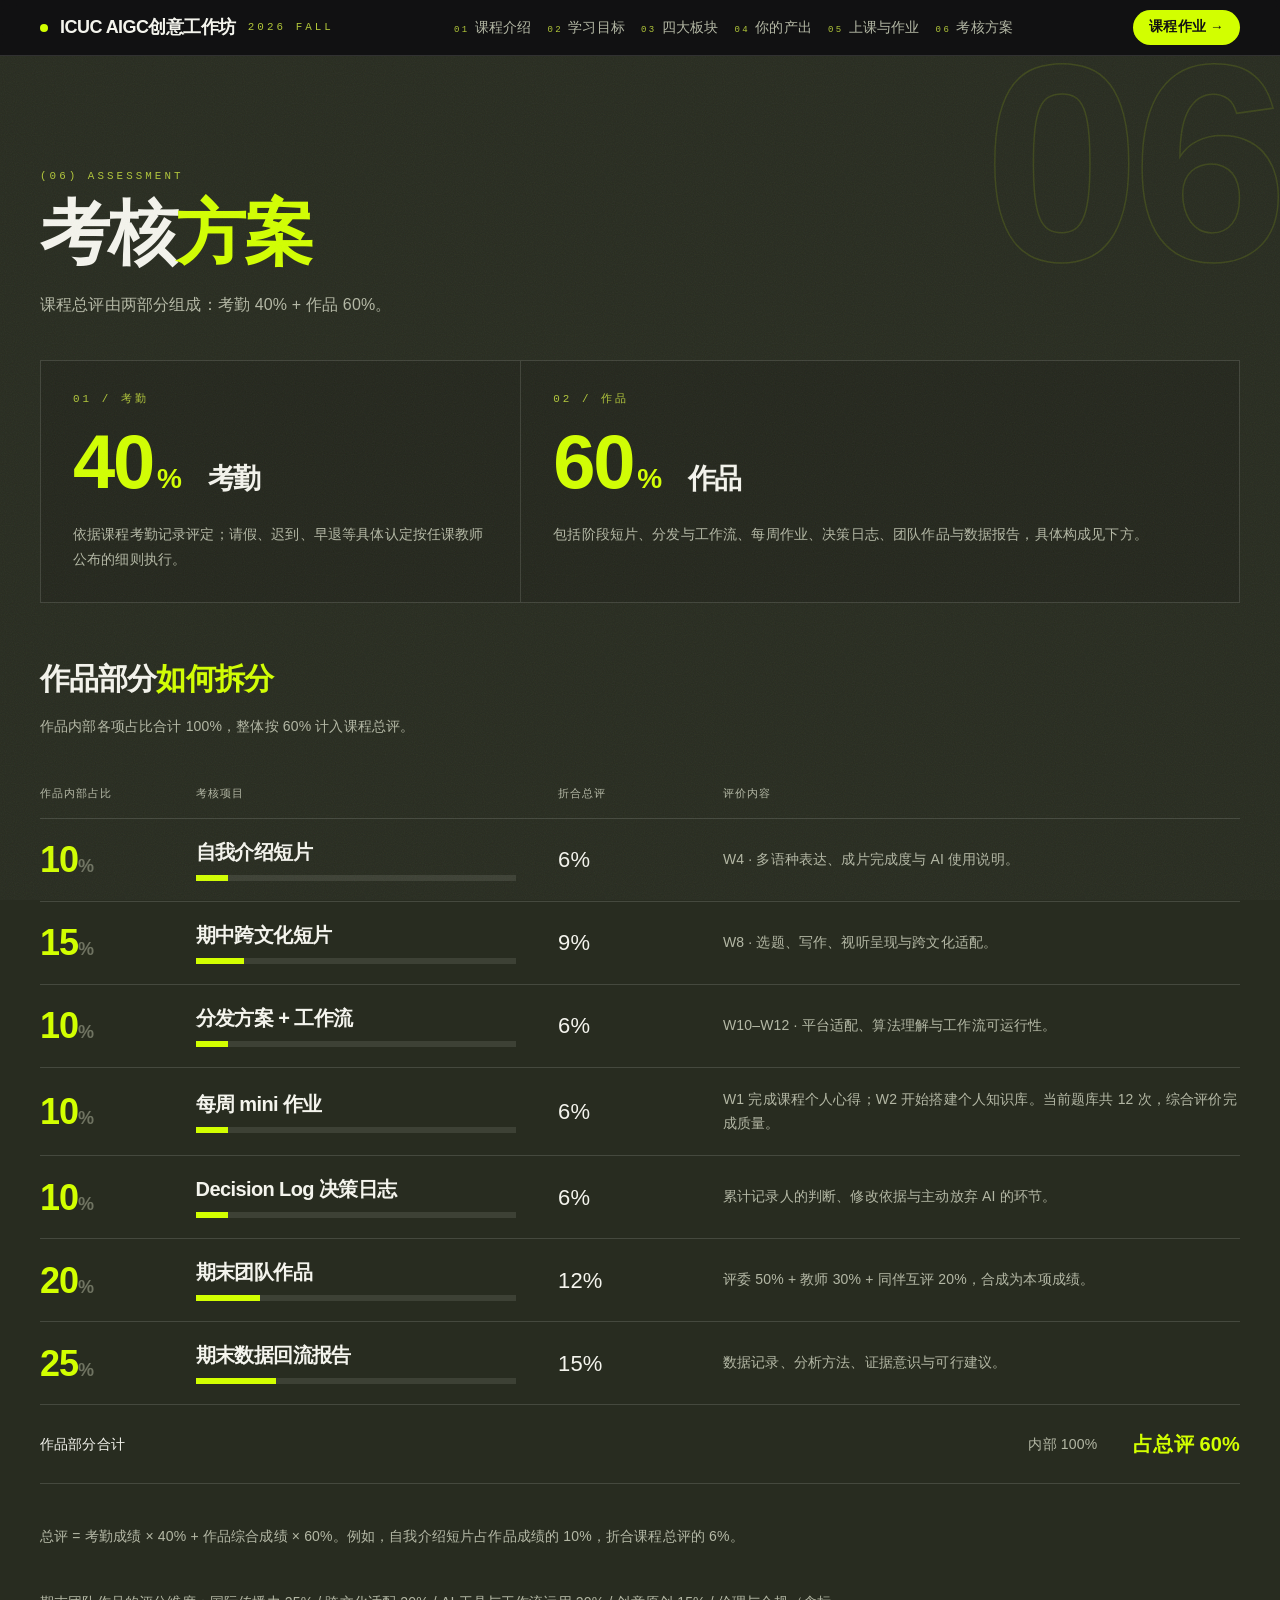
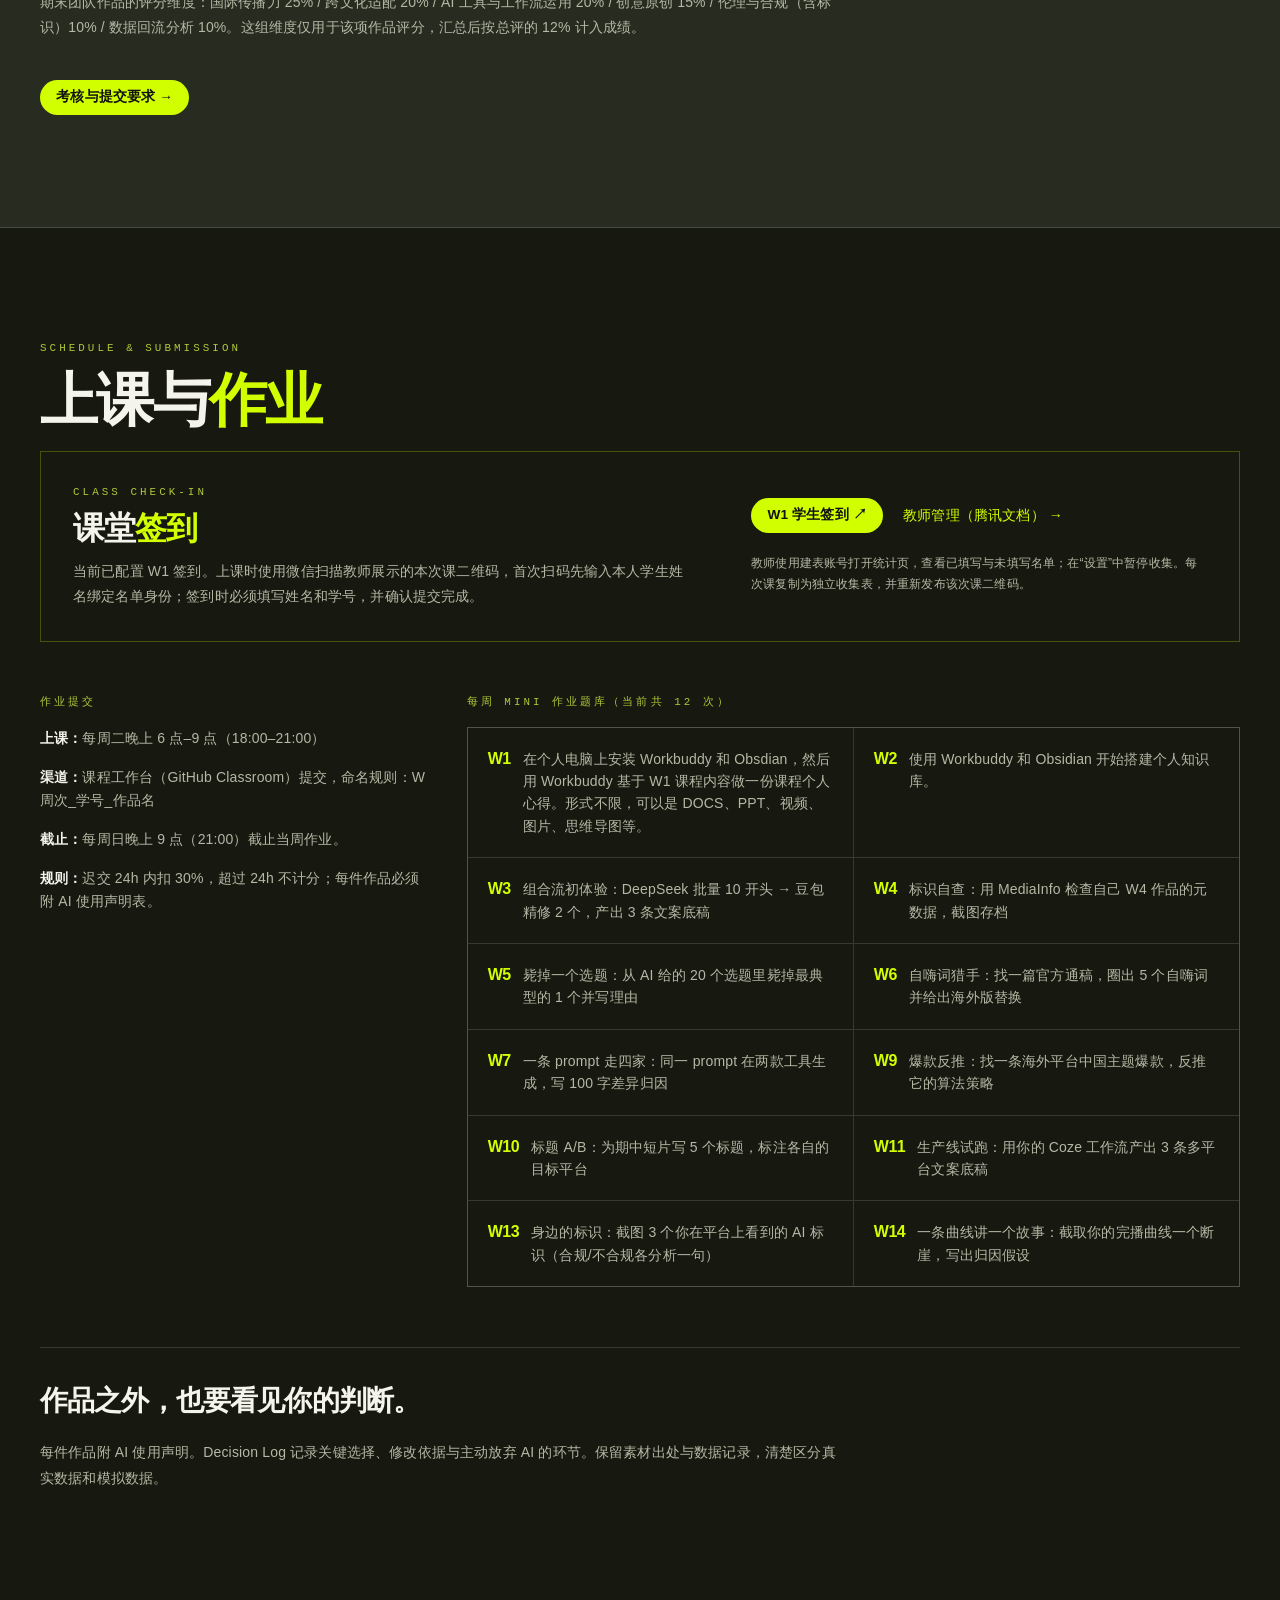
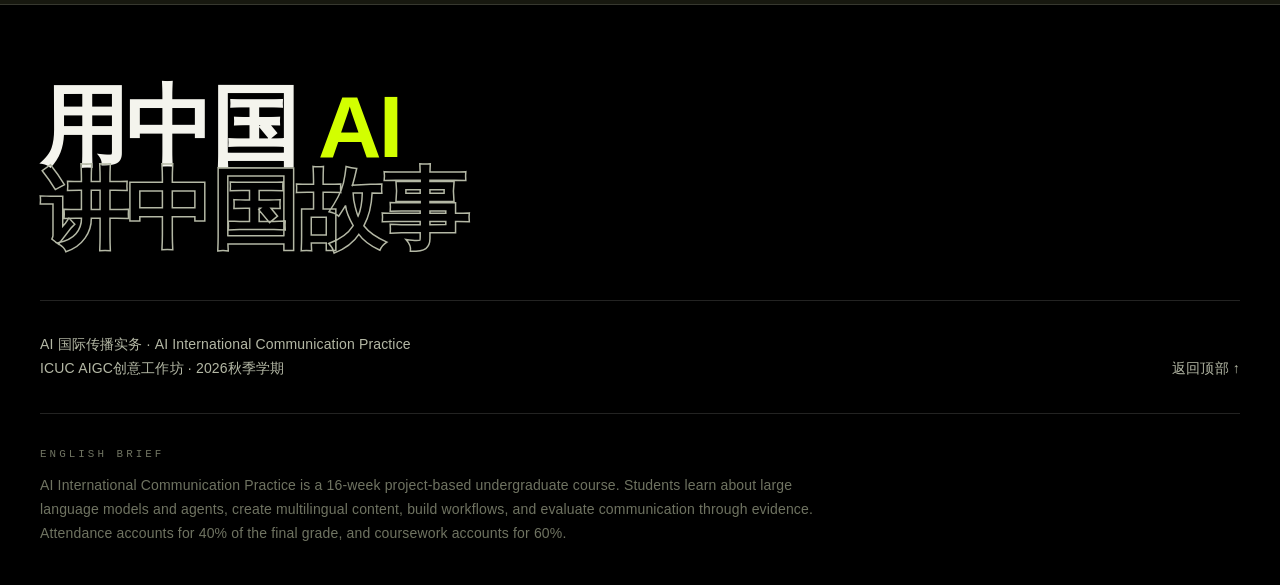
==== assessment.html @ 8e846dbb "Switch W1 attendance entry to Tencent Docs collection form" ====
<!doctype html><html lang="zh-CN"><head><meta charset="utf-8"><meta name="viewport" content="width=device-width,initial-scale=1"><title>考核方案 · AI 国际传播实务</title><meta name="description" content="AI 国际传播实务：认知与素养、内容上传、智能体、分发与算法、理论、效果与综合作品。"><link rel="stylesheet" href="assets/original.css"><link rel="stylesheet" href="assets/original-look.css?v=7"><script src="assets/original-motion.js?v=4" defer></script><noscript><style>.reveal,.mask-line>span{opacity:1!important;transform:none!important}.phase-panel[hidden]{display:block!important}</style></noscript></head><body><a class="skip-link" href="#main">跳到正文</a><div class="scroll-progress" aria-hidden="true"><i></i></div><header class="original-header"><a class="brand-link" href="index.html#top"><span class="dot-live"></span><span class="font-display">ICUC AIGC创意工作坊</span><small class="d-mono">2026 FALL</small></a><nav class="desktop-nav" aria-label="主导航"><a class="u-link" href="index.html#info"><span class="d-mono">01</span>课程介绍</a><a class="u-link" href="index.html#learning-goals"><span class="d-mono">02</span>学习目标</a><a class="u-link" href="index.html#syllabus"><span class="d-mono">03</span>四大板块</a><a class="u-link" href="index.html#your-outputs"><span class="d-mono">04</span>你的产出</a><a class="u-link" href="index.html#assignments"><span class="d-mono">05</span>上课与作业</a><a class="u-link" href="index.html#assessment"><span class="d-mono">06</span>考核方案</a></nav><div class="nav-actions"><a class="btn-lime nav-cta" href="index.html#assignments">课程作业 →</a><button class="menu-trigger" aria-label="打开菜单" aria-expanded="false">☰</button></div></header><dialog class="mobile-menu" aria-label="导航菜单"><div class="dialog-top"><b class="font-display">ICUC AIGC创意工作坊</b><button data-close aria-label="关闭菜单">✕</button></div><nav><a class="u-link" href="index.html#info"><span class="d-mono">01</span>课程介绍</a><a class="u-link" href="index.html#learning-goals"><span class="d-mono">02</span>学习目标</a><a class="u-link" href="index.html#syllabus"><span class="d-mono">03</span>四大板块</a><a class="u-link" href="index.html#your-outputs"><span class="d-mono">04</span>你的产出</a><a class="u-link" href="index.html#assignments"><span class="d-mono">05</span>上课与作业</a><a class="u-link" href="index.html#assessment"><span class="d-mono">06</span>考核方案</a></nav></dialog><main id="main"><div id="top" class="inner-top"></div><section id="assessment" class="original-section olive-section"><div class="ghost-num font-display" aria-hidden="true">06</div><div class="section-front"><div class="d-mono mb-4 reveal">(06) ASSESSMENT</div><h2 class="d-title section-title mb-6 reveal">考核<span style="color:var(--lime)">方案</span></h2><p class="section-desc reveal">课程总评由两部分组成：考勤 40% + 作品 60%。</p><div class="assessment-primary"><article class="reveal"><div class="d-mono mb-4">01 / 考勤</div><div class="primary-score font-display">40<small>%</small><h3>考勤</h3></div><p>依据课程考勤记录评定；请假、迟到、早退等具体认定按任课教师公布的细则执行。</p></article><article class="reveal"><div class="d-mono mb-4">02 / 作品</div><div class="primary-score font-display">60<small>%</small><h3>作品</h3></div><p>包括阶段短片、分发与工作流、每周作业、决策日志、团队作品与数据报告，具体构成见下方。</p></article></div><div class="work-breakdown-heading reveal"><h3 class="d-title">作品部分<span style="color:var(--lime)">如何拆分</span></h3><p>作品内部各项占比合计 100%，整体按 60% 计入课程总评。</p></div><div class="work-table-head"><span>作品内部占比</span><span>考核项目</span><span>折合总评</span><span>评价内容</span></div><div class="assessment-rows work-rows"><div class="assessment-row work-row reveal"><div class="font-display assessment-weight">10<small>%</small></div><div><h4 class="d-title">自我介绍短片</h4><div class="score-track"><div class="bar-fill" style="--bar-w:10%"></div></div></div><div class="total-weight"><span class="mobile-weight-label">折合总评 </span>6%</div><p>W4 · 多语种表达、成片完成度与 AI 使用说明。</p></div><div class="assessment-row work-row reveal"><div class="font-display assessment-weight">15<small>%</small></div><div><h4 class="d-title">期中跨文化短片</h4><div class="score-track"><div class="bar-fill" style="--bar-w:15%"></div></div></div><div class="total-weight"><span class="mobile-weight-label">折合总评 </span>9%</div><p>W8 · 选题、写作、视听呈现与跨文化适配。</p></div><div class="assessment-row work-row reveal"><div class="font-display assessment-weight">10<small>%</small></div><div><h4 class="d-title">分发方案 + 工作流</h4><div class="score-track"><div class="bar-fill" style="--bar-w:10%"></div></div></div><div class="total-weight"><span class="mobile-weight-label">折合总评 </span>6%</div><p>W10–W12 · 平台适配、算法理解与工作流可运行性。</p></div><div class="assessment-row work-row reveal"><div class="font-display assessment-weight">10<small>%</small></div><div><h4 class="d-title">每周 mini 作业</h4><div class="score-track"><div class="bar-fill" style="--bar-w:10%"></div></div></div><div class="total-weight"><span class="mobile-weight-label">折合总评 </span>6%</div><p>W1 完成课程个人心得；W2 开始搭建个人知识库。当前题库共 12 次，综合评价完成质量。</p></div><div class="assessment-row work-row reveal"><div class="font-display assessment-weight">10<small>%</small></div><div><h4 class="d-title">Decision Log 决策日志</h4><div class="score-track"><div class="bar-fill" style="--bar-w:10%"></div></div></div><div class="total-weight"><span class="mobile-weight-label">折合总评 </span>6%</div><p>累计记录人的判断、修改依据与主动放弃 AI 的环节。</p></div><div class="assessment-row work-row reveal"><div class="font-display assessment-weight">20<small>%</small></div><div><h4 class="d-title">期末团队作品</h4><div class="score-track"><div class="bar-fill" style="--bar-w:20%"></div></div></div><div class="total-weight"><span class="mobile-weight-label">折合总评 </span>12%</div><p>评委 50% + 教师 30% + 同伴互评 20%，合成为本项成绩。</p></div><div class="assessment-row work-row reveal"><div class="font-display assessment-weight">25<small>%</small></div><div><h4 class="d-title">期末数据回流报告</h4><div class="score-track"><div class="bar-fill" style="--bar-w:25%"></div></div></div><div class="total-weight"><span class="mobile-weight-label">折合总评 </span>15%</div><p>数据记录、分析方法、证据意识与可行建议。</p></div></div><div class="work-subtotal reveal"><span>作品部分合计</span><b>内部 100%</b><strong>占总评 60%</strong></div><p class="assessment-footnote reveal">总评 = 考勤成绩 × 40% + 作品综合成绩 × 60%。例如，自我介绍短片占作品成绩的 10%，折合课程总评的 6%。</p><p class="assessment-footnote reveal">期末团队作品的评分维度：国际传播力 25% / 跨文化适配 20% / AI 工具与工作流运用 20% / 创意原创 15% / 伦理与合规（含标识）10% / 数据回流分析 10%。这组维度仅用于该项作品评分，汇总后按总评的 12% 计入成绩。</p><a class="btn-lime mt-10" href="assessment.html">考核与提交要求 →</a></div></section><section class="original-section info-section"><div class="d-mono mb-4 reveal">SCHEDULE & SUBMISSION</div><h2 class="d-title section-title mb-6 reveal">上课与<span style="color:var(--lime)">作业</span></h2><div id="assignments" class="assignment-area"><div class="attendance-entry reveal"><div><div class="d-mono mb-3">CLASS CHECK-IN</div><h3 class="d-title">课堂<span style="color:var(--lime)">签到</span></h3><p>当前已配置 W1 签到。上课时使用微信扫描教师展示的本次课二维码，首次扫码先输入本人学生姓名绑定名单身份；签到时必须填写姓名和学号，并确认提交完成。</p></div><div class="attendance-actions"><a class="btn-lime" href="https://docs.qq.com/form/page/DSExPbGpQQ2VmV09V">W1 学生签到 ↗</a><a class="u-link" href="https://docs.qq.com/form/page/DSExPbGpQQ2VmV09V#/result">教师管理（腾讯文档） →</a><small>教师使用建表账号打开统计页，查看已填写与未填写名单；在“设置”中暂停收集。每次课复制为独立收集表，并重新发布该次课二维码。</small></div></div><div class="assignment-rules reveal"><div class="d-mono mb-4">作业提交</div><p><b>上课：</b>每周二晚上 6 点–9 点（18:00–21:00）</p><p><b>渠道：</b>课程工作台（GitHub Classroom）提交，命名规则：W周次_学号_作品名</p><p><b>截止：</b>每周日晚上 9 点（21:00）截止当周作业。</p><p><b>规则：</b>迟交 24h 内扣 30%，超过 24h 不计分；每件作品必须附 AI 使用声明表。</p></div><div><div class="d-mono mb-4 reveal">每周 mini 作业题库（当前共 12 次）</div><div class="mini-grid"><div class="mini-item reveal"><b class="font-display">W1</b><span>在个人电脑上安装 Workbuddy 和 Obsdian，然后用 Workbuddy 基于 W1 课程内容做一份课程个人心得。形式不限，可以是 DOCS、PPT、视频、图片、思维导图等。</span></div><div class="mini-item reveal"><b class="font-display">W2</b><span>使用 Workbuddy 和 Obsidian 开始搭建个人知识库。</span></div><div class="mini-item reveal"><b class="font-display">W3</b><span>组合流初体验：DeepSeek 批量 10 开头 → 豆包精修 2 个，产出 3 条文案底稿</span></div><div class="mini-item reveal"><b class="font-display">W4</b><span>标识自查：用 MediaInfo 检查自己 W4 作品的元数据，截图存档</span></div><div class="mini-item reveal"><b class="font-display">W5</b><span>毙掉一个选题：从 AI 给的 20 个选题里毙掉最典型的 1 个并写理由</span></div><div class="mini-item reveal"><b class="font-display">W6</b><span>自嗨词猎手：找一篇官方通稿，圈出 5 个自嗨词并给出海外版替换</span></div><div class="mini-item reveal"><b class="font-display">W7</b><span>一条 prompt 走四家：同一 prompt 在两款工具生成，写 100 字差异归因</span></div><div class="mini-item reveal"><b class="font-display">W9</b><span>爆款反推：找一条海外平台中国主题爆款，反推它的算法策略</span></div><div class="mini-item reveal"><b class="font-display">W10</b><span>标题 A/B：为期中短片写 5 个标题，标注各自的目标平台</span></div><div class="mini-item reveal"><b class="font-display">W11</b><span>生产线试跑：用你的 Coze 工作流产出 3 条多平台文案底稿</span></div><div class="mini-item reveal"><b class="font-display">W13</b><span>身边的标识：截图 3 个你在平台上看到的 AI 标识（合规/不合规各分析一句）</span></div><div class="mini-item reveal"><b class="font-display">W14</b><span>一条曲线讲一个故事：截取你的完播曲线一个断崖，写出归因假设</span></div></div></div></div><div class="process-note"><h2 class="d-title">作品之外，也要看见你的判断。</h2><p>每件作品附 AI 使用声明。Decision Log 记录关键选择、修改依据与主动放弃 AI 的环节。保留素材出处与数据记录，清楚区分真实数据和模拟数据。</p></div></section></main><footer class="original-footer"><div class="font-display footer-title">用中国 <span style="color:var(--lime)">AI</span><span class="outline block">讲中国故事</span></div><div class="footer-meta"><p>AI 国际传播实务 · AI International Communication Practice<br>ICUC AIGC创意工作坊 · 2026秋季学期</p><a class="u-link" href="#top">返回顶部 ↑</a></div><div class="footer-brief"><div class="d-mono-dim mb-3">ENGLISH BRIEF</div><p>AI International Communication Practice is a 16-week project-based undergraduate course. Students learn about large language models and agents, create multilingual content, build workflows, and evaluate communication through evidence. Attendance accounts for 40% of the final grade, and coursework accounts for 60%.</p></div></footer></body></html>
---- assets/original.css ----
*,:before,:after{--tw-border-spacing-x: 0;--tw-border-spacing-y: 0;--tw-translate-x: 0;--tw-translate-y: 0;--tw-rotate: 0;--tw-skew-x: 0;--tw-skew-y: 0;--tw-scale-x: 1;--tw-scale-y: 1;--tw-pan-x: ;--tw-pan-y: ;--tw-pinch-zoom: ;--tw-scroll-snap-strictness: proximity;--tw-gradient-from-position: ;--tw-gradient-via-position: ;--tw-gradient-to-position: ;--tw-ordinal: ;--tw-slashed-zero: ;--tw-numeric-figure: ;--tw-numeric-spacing: ;--tw-numeric-fraction: ;--tw-ring-inset: ;--tw-ring-offset-width: 0px;--tw-ring-offset-color: #fff;--tw-ring-color: rgb(59 130 246 / .5);--tw-ring-offset-shadow: 0 0 #0000;--tw-ring-shadow: 0 0 #0000;--tw-shadow: 0 0 #0000;--tw-shadow-colored: 0 0 #0000;--tw-blur: ;--tw-brightness: ;--tw-contrast: ;--tw-grayscale: ;--tw-hue-rotate: ;--tw-invert: ;--tw-saturate: ;--tw-sepia: ;--tw-drop-shadow: ;--tw-backdrop-blur: ;--tw-backdrop-brightness: ;--tw-backdrop-contrast: ;--tw-backdrop-grayscale: ;--tw-backdrop-hue-rotate: ;--tw-backdrop-invert: ;--tw-backdrop-opacity: ;--tw-backdrop-saturate: ;--tw-backdrop-sepia: ;--tw-contain-size: ;--tw-contain-layout: ;--tw-contain-paint: ;--tw-contain-style: }::backdrop{--tw-border-spacing-x: 0;--tw-border-spacing-y: 0;--tw-translate-x: 0;--tw-translate-y: 0;--tw-rotate: 0;--tw-skew-x: 0;--tw-skew-y: 0;--tw-scale-x: 1;--tw-scale-y: 1;--tw-pan-x: ;--tw-pan-y: ;--tw-pinch-zoom: ;--tw-scroll-snap-strictness: proximity;--tw-gradient-from-position: ;--tw-gradient-via-position: ;--tw-gradient-to-position: ;--tw-ordinal: ;--tw-slashed-zero: ;--tw-numeric-figure: ;--tw-numeric-spacing: ;--tw-numeric-fraction: ;--tw-ring-inset: ;--tw-ring-offset-width: 0px;--tw-ring-offset-color: #fff;--tw-ring-color: rgb(59 130 246 / .5);--tw-ring-offset-shadow: 0 0 #0000;--tw-ring-shadow: 0 0 #0000;--tw-shadow: 0 0 #0000;--tw-shadow-colored: 0 0 #0000;--tw-blur: ;--tw-brightness: ;--tw-contrast: ;--tw-grayscale: ;--tw-hue-rotate: ;--tw-invert: ;--tw-saturate: ;--tw-sepia: ;--tw-drop-shadow: ;--tw-backdrop-blur: ;--tw-backdrop-brightness: ;--tw-backdrop-contrast: ;--tw-backdrop-grayscale: ;--tw-backdrop-hue-rotate: ;--tw-backdrop-invert: ;--tw-backdrop-opacity: ;--tw-backdrop-saturate: ;--tw-backdrop-sepia: ;--tw-contain-size: ;--tw-contain-layout: ;--tw-contain-paint: ;--tw-contain-style: }*,:before,:after{box-sizing:border-box;border-width:0;border-style:solid;border-color:#e5e7eb}:before,:after{--tw-content: ""}html,:host{line-height:1.5;-webkit-text-size-adjust:100%;-moz-tab-size:4;-o-tab-size:4;tab-size:4;font-family:ui-sans-serif,system-ui,sans-serif,"Apple Color Emoji","Segoe UI Emoji",Segoe UI Symbol,"Noto Color Emoji";font-feature-settings:normal;font-variation-settings:normal;-webkit-tap-highlight-color:transparent}body{margin:0;line-height:inherit}hr{height:0;color:inherit;border-top-width:1px}abbr:where([title]){-webkit-text-decoration:underline dotted;text-decoration:underline dotted}h1,h2,h3,h4,h5,h6{font-size:inherit;font-weight:inherit}a{color:inherit;text-decoration:inherit}b,strong{font-weight:bolder}code,kbd,samp,pre{font-family:ui-monospace,SFMono-Regular,Menlo,Monaco,Consolas,Liberation Mono,Courier New,monospace;font-feature-settings:normal;font-variation-settings:normal;font-size:1em}small{font-size:80%}sub,sup{font-size:75%;line-height:0;position:relative;vertical-align:baseline}sub{bottom:-.25em}sup{top:-.5em}table{text-indent:0;border-color:inherit;border-collapse:collapse}button,input,optgroup,select,textarea{font-family:inherit;font-feature-settings:inherit;font-variation-settings:inherit;font-size:100%;font-weight:inherit;line-height:inherit;letter-spacing:inherit;color:inherit;margin:0;padding:0}button,select{text-transform:none}button,input:where([type=button]),input:where([type=reset]),input:where([type=submit]){-webkit-appearance:button;background-color:transparent;background-image:none}:-moz-focusring{outline:auto}:-moz-ui-invalid{box-shadow:none}progress{vertical-align:baseline}::-webkit-inner-spin-button,::-webkit-outer-spin-button{height:auto}[type=search]{-webkit-appearance:textfield;outline-offset:-2px}::-webkit-search-decoration{-webkit-appearance:none}::-webkit-file-upload-button{-webkit-appearance:button;font:inherit}summary{display:list-item}blockquote,dl,dd,h1,h2,h3,h4,h5,h6,hr,figure,p,pre{margin:0}fieldset{margin:0;padding:0}legend{padding:0}ol,ul,menu{list-style:none;margin:0;padding:0}dialog{padding:0}textarea{resize:vertical}input::-moz-placeholder,textarea::-moz-placeholder{opacity:1;color:#9ca3af}input::placeholder,textarea::placeholder{opacity:1;color:#9ca3af}button,[role=button]{cursor:pointer}:disabled{cursor:default}img,svg,video,canvas,audio,iframe,embed,object{display:block;vertical-align:middle}img,video{max-width:100%;height:auto}[hidden]:where(:not([hidden=until-found])){display:none}.sr-only{position:absolute;width:1px;height:1px;padding:0;margin:-1px;overflow:hidden;clip:rect(0,0,0,0);white-space:nowrap;border-width:0}.pointer-events-none{pointer-events:none}.visible{visibility:visible}.invisible{visibility:hidden}.fixed{position:fixed}.absolute{position:absolute}.relative{position:relative}.sticky{position:sticky}.inset-0{inset:0}.inset-x-0{left:0;right:0}.inset-x-2{left:.5rem;right:.5rem}.inset-y-0{top:0;bottom:0}.-bottom-12{bottom:-3rem}.-left-12{left:-3rem}.-right-12{right:-3rem}.-top-10{top:-2.5rem}.-top-12{top:-3rem}.bottom-0{bottom:0}.bottom-2{bottom:.5rem}.bottom-3{bottom:.75rem}.left-0{left:0}.left-1\/2{left:50%}.left-2{left:.5rem}.left-4{left:1rem}.left-\[50\%\]{left:50%}.right-0{right:0}.right-1{right:.25rem}.right-2{right:.5rem}.right-3{right:.75rem}.right-4{right:1rem}.top-0{top:0}.top-1\.5{top:.375rem}.top-1\/2{top:50%}.top-2{top:.5rem}.top-3\.5{top:.875rem}.top-4{top:1rem}.top-\[1px\]{top:1px}.top-\[50\%\]{top:50%}.top-\[60\%\]{top:60%}.top-full{top:100%}.isolate{isolation:isolate}.z-10{z-index:10}.z-20{z-index:20}.z-50{z-index:50}.z-\[100\]{z-index:100}.z-\[1\]{z-index:1}.z-\[60\]{z-index:60}.z-\[90\]{z-index:90}.order-first{order:-9999}.order-last{order:9999}.col-span-10{grid-column:span 10 / span 10}.col-span-12{grid-column:span 12 / span 12}.col-span-2{grid-column:span 2 / span 2}.col-span-4{grid-column:span 4 / span 4}.col-span-8{grid-column:span 8 / span 8}.col-start-2{grid-column-start:2}.row-span-2{grid-row:span 2 / span 2}.row-start-1{grid-row-start:1}.\!m-0{margin:0!important}.-mx-1{margin-left:-.25rem;margin-right:-.25rem}.-mx-3{margin-left:-.75rem;margin-right:-.75rem}.-mx-6{margin-left:-1.5rem;margin-right:-1.5rem}.-my-10{margin-top:-2.5rem;margin-bottom:-2.5rem}.-my-2{margin-top:-.5rem;margin-bottom:-.5rem}.mx-2{margin-left:.5rem;margin-right:.5rem}.mx-3\.5{margin-left:.875rem;margin-right:.875rem}.mx-auto{margin-left:auto;margin-right:auto}.my-0{margin-top:0;margin-bottom:0}.my-0\.5{margin-top:.125rem;margin-bottom:.125rem}.my-1{margin-top:.25rem;margin-bottom:.25rem}.my-14{margin-top:3.5rem;margin-bottom:3.5rem}.my-4{margin-top:1rem;margin-bottom:1rem}.-ml-4{margin-left:-1rem}.-mt-4{margin-top:-1rem}.mb-0{margin-bottom:0}.mb-1{margin-bottom:.25rem}.mb-1\.5{margin-bottom:.375rem}.mb-10{margin-bottom:2.5rem}.mb-12{margin-bottom:3rem}.mb-14{margin-bottom:3.5rem}.mb-16{margin-bottom:4rem}.mb-2{margin-bottom:.5rem}.mb-20{margin-bottom:5rem}.mb-3{margin-bottom:.75rem}.mb-4{margin-bottom:1rem}.mb-6{margin-bottom:1.5rem}.mb-7{margin-bottom:1.75rem}.mb-8{margin-bottom:2rem}.ml-1{margin-left:.25rem}.ml-4{margin-left:1rem}.ml-auto{margin-left:auto}.mr-1{margin-right:.25rem}.mt-1{margin-top:.25rem}.mt-1\.5{margin-top:.375rem}.mt-10{margin-top:2.5rem}.mt-14{margin-top:3.5rem}.mt-16{margin-top:4rem}.mt-2{margin-top:.5rem}.mt-24{margin-top:6rem}.mt-3{margin-top:.75rem}.mt-4{margin-top:1rem}.mt-5{margin-top:1.25rem}.mt-8{margin-top:2rem}.mt-auto{margin-top:auto}.line-clamp-1{overflow:hidden;display:-webkit-box;-webkit-box-orient:vertical;-webkit-line-clamp:1}.line-clamp-2{overflow:hidden;display:-webkit-box;-webkit-box-orient:vertical;-webkit-line-clamp:2}.block{display:block}.inline-block{display:inline-block}.flex{display:flex}.inline-flex{display:inline-flex}.table{display:table}.table-caption{display:table-caption}.table-cell{display:table-cell}.table-row{display:table-row}.grid{display:grid}.hidden{display:none}.aspect-square{aspect-ratio:1 / 1}.aspect-video{aspect-ratio:16 / 9}.size-10{width:2.5rem;height:2.5rem}.size-2{width:.5rem;height:.5rem}.size-2\.5{width:.625rem;height:.625rem}.size-3{width:.75rem;height:.75rem}.size-3\.5{width:.875rem;height:.875rem}.size-4{width:1rem;height:1rem}.size-6{width:1.5rem;height:1.5rem}.size-7{width:1.75rem;height:1.75rem}.size-8{width:2rem;height:2rem}.size-9{width:2.25rem;height:2.25rem}.size-auto{width:auto;height:auto}.size-full{width:100%;height:100%}.h-1{height:.25rem}.h-1\.5{height:.375rem}.h-10{height:2.5rem}.h-12{height:3rem}.h-14{height:3.5rem}.h-2{height:.5rem}.h-2\.5{height:.625rem}.h-2\/3{height:66.666667%}.h-24{height:6rem}.h-32{height:8rem}.h-4{height:1rem}.h-44{height:11rem}.h-5{height:1.25rem}.h-6{height:1.5rem}.h-7{height:1.75rem}.h-8{height:2rem}.h-9{height:2.25rem}.h-\[1\.15rem\]{height:1.15rem}.h-\[3px\]{height:3px}.h-\[calc\(100\%-1px\)\]{height:calc(100% - 1px)}.h-\[var\(--radix-navigation-menu-viewport-height\)\]{height:var(--radix-navigation-menu-viewport-height)}.h-\[var\(--radix-select-trigger-height\)\]{height:var(--radix-select-trigger-height)}.h-auto{height:auto}.h-full{height:100%}.h-px{height:1px}.h-svh{height:100svh}.max-h-\[300px\]{max-height:300px}.max-h-\[50vh\]{max-height:50vh}.min-h-0{min-height:0px}.min-h-16{min-height:4rem}.min-h-4{min-height:1rem}.min-h-\[360px\]{min-height:360px}.min-h-\[calc\(100vh-7rem\)\]{min-height:calc(100vh - 7rem)}.min-h-screen{min-height:100vh}.min-h-svh{min-height:100svh}.w-0{width:0px}.w-1{width:.25rem}.w-10{width:2.5rem}.w-2{width:.5rem}.w-2\.5{width:.625rem}.w-3{width:.75rem}.w-3\/4{width:75%}.w-32{width:8rem}.w-4{width:1rem}.w-40{width:10rem}.w-5{width:1.25rem}.w-64{width:16rem}.w-72{width:18rem}.w-8{width:2rem}.w-9{width:2.25rem}.w-\[100px\]{width:100px}.w-\[300px\]{width:300px}.w-auto{width:auto}.w-fit{width:-moz-fit-content;width:fit-content}.w-full{width:100%}.w-max{width:-moz-max-content;width:max-content}.w-px{width:1px}.min-w-0{min-width:0px}.min-w-10{min-width:2.5rem}.min-w-5{min-width:1.25rem}.min-w-8{min-width:2rem}.min-w-9{min-width:2.25rem}.min-w-\[12rem\]{min-width:12rem}.min-w-\[8rem\]{min-width:8rem}.min-w-\[var\(--radix-select-trigger-width\)\]{min-width:var(--radix-select-trigger-width)}.max-w-2xl{max-width:42rem}.max-w-3xl{max-width:48rem}.max-w-4xl{max-width:56rem}.max-w-5xl{max-width:64rem}.max-w-\[calc\(100\%-2rem\)\]{max-width:calc(100% - 2rem)}.max-w-max{max-width:-moz-max-content;max-width:max-content}.max-w-md{max-width:28rem}.max-w-sm{max-width:24rem}.max-w-xl{max-width:36rem}.max-w-xs{max-width:20rem}.flex-1{flex:1 1 0%}.flex-none{flex:none}.shrink-0{flex-shrink:0}.grow{flex-grow:1}.grow-0{flex-grow:0}.basis-full{flex-basis:100%}.caption-bottom{caption-side:bottom}.border-collapse{border-collapse:collapse}.origin-left{transform-origin:left}.-translate-x-1\/2{--tw-translate-x: -50%;transform:translate(var(--tw-translate-x),var(--tw-translate-y)) rotate(var(--tw-rotate)) skew(var(--tw-skew-x)) skewY(var(--tw-skew-y)) scaleX(var(--tw-scale-x)) scaleY(var(--tw-scale-y))}.-translate-x-px{--tw-translate-x: -1px;transform:translate(var(--tw-translate-x),var(--tw-translate-y)) rotate(var(--tw-rotate)) skew(var(--tw-skew-x)) skewY(var(--tw-skew-y)) scaleX(var(--tw-scale-x)) scaleY(var(--tw-scale-y))}.-translate-y-1\/2{--tw-translate-y: -50%;transform:translate(var(--tw-translate-x),var(--tw-translate-y)) rotate(var(--tw-rotate)) skew(var(--tw-skew-x)) skewY(var(--tw-skew-y)) scaleX(var(--tw-scale-x)) scaleY(var(--tw-scale-y))}.translate-x-\[-50\%\]{--tw-translate-x: -50%;transform:translate(var(--tw-translate-x),var(--tw-translate-y)) rotate(var(--tw-rotate)) skew(var(--tw-skew-x)) skewY(var(--tw-skew-y)) scaleX(var(--tw-scale-x)) scaleY(var(--tw-scale-y))}.translate-x-px{--tw-translate-x: 1px;transform:translate(var(--tw-translate-x),var(--tw-translate-y)) rotate(var(--tw-rotate)) skew(var(--tw-skew-x)) skewY(var(--tw-skew-y)) scaleX(var(--tw-scale-x)) scaleY(var(--tw-scale-y))}.translate-y-0\.5{--tw-translate-y: .125rem;transform:translate(var(--tw-translate-x),var(--tw-translate-y)) rotate(var(--tw-rotate)) skew(var(--tw-skew-x)) skewY(var(--tw-skew-y)) scaleX(var(--tw-scale-x)) scaleY(var(--tw-scale-y))}.translate-y-\[-50\%\]{--tw-translate-y: -50%;transform:translate(var(--tw-translate-x),var(--tw-translate-y)) rotate(var(--tw-rotate)) skew(var(--tw-skew-x)) skewY(var(--tw-skew-y)) scaleX(var(--tw-scale-x)) scaleY(var(--tw-scale-y))}.translate-y-\[calc\(-50\%_-_2px\)\]{--tw-translate-y: calc(-50% - 2px) ;transform:translate(var(--tw-translate-x),var(--tw-translate-y)) rotate(var(--tw-rotate)) skew(var(--tw-skew-x)) skewY(var(--tw-skew-y)) scaleX(var(--tw-scale-x)) scaleY(var(--tw-scale-y))}.rotate-45{--tw-rotate: 45deg;transform:translate(var(--tw-translate-x),var(--tw-translate-y)) rotate(var(--tw-rotate)) skew(var(--tw-skew-x)) skewY(var(--tw-skew-y)) scaleX(var(--tw-scale-x)) scaleY(var(--tw-scale-y))}.rotate-90{--tw-rotate: 90deg;transform:translate(var(--tw-translate-x),var(--tw-translate-y)) rotate(var(--tw-rotate)) skew(var(--tw-skew-x)) skewY(var(--tw-skew-y)) scaleX(var(--tw-scale-x)) scaleY(var(--tw-scale-y))}.transform{transform:translate(var(--tw-translate-x),var(--tw-translate-y)) rotate(var(--tw-rotate)) skew(var(--tw-skew-x)) skewY(var(--tw-skew-y)) scaleX(var(--tw-scale-x)) scaleY(var(--tw-scale-y))}@keyframes caret-blink{0%,70%,to{opacity:1}20%,50%{opacity:0}}.animate-caret-blink{animation:caret-blink 1.25s ease-out infinite}@keyframes pulse{50%{opacity:.5}}.animate-pulse{animation:pulse 2s cubic-bezier(.4,0,.6,1) infinite}@keyframes spin{to{transform:rotate(360deg)}}.animate-spin{animation:spin 1s linear infinite}.cursor-default{cursor:default}.cursor-pointer{cursor:pointer}.cursor-text{cursor:text}.touch-none{touch-action:none}.select-none{-webkit-user-select:none;-moz-user-select:none;user-select:none}.select-all{-webkit-user-select:all;-moz-user-select:all;user-select:all}.resize-none{resize:none}.resize{resize:both}.scroll-my-1{scroll-margin-top:.25rem;scroll-margin-bottom:.25rem}.scroll-py-1{scroll-padding-top:.25rem;scroll-padding-bottom:.25rem}.list-disc{list-style-type:disc}.list-none{list-style-type:none}.auto-rows-min{grid-auto-rows:min-content}.grid-cols-12{grid-template-columns:repeat(12,minmax(0,1fr))}.grid-cols-2{grid-template-columns:repeat(2,minmax(0,1fr))}.grid-cols-3{grid-template-columns:repeat(3,minmax(0,1fr))}.grid-cols-4{grid-template-columns:repeat(4,minmax(0,1fr))}.grid-cols-\[0_1fr\]{grid-template-columns:0 1fr}.grid-rows-\[auto_auto\]{grid-template-rows:auto auto}.flex-row{flex-direction:row}.flex-col{flex-direction:column}.flex-col-reverse{flex-direction:column-reverse}.flex-wrap{flex-wrap:wrap}.place-content-center{place-content:center}.items-start{align-items:flex-start}.items-end{align-items:flex-end}.items-center{align-items:center}.items-baseline{align-items:baseline}.items-stretch{align-items:stretch}.justify-start{justify-content:flex-start}.justify-end{justify-content:flex-end}.justify-center{justify-content:center}.justify-between{justify-content:space-between}.justify-items-start{justify-items:start}.gap-0\.5{gap:.125rem}.gap-1{gap:.25rem}.gap-1\.5{gap:.375rem}.gap-10{gap:2.5rem}.gap-12{gap:3rem}.gap-2{gap:.5rem}.gap-2\.5{gap:.625rem}.gap-3{gap:.75rem}.gap-4{gap:1rem}.gap-6{gap:1.5rem}.gap-7{gap:1.75rem}.gap-8{gap:2rem}.gap-\[--spacing\(var\(--gap\)\)\]{gap:var(--spacing(var(--gap)))}.gap-px{gap:1px}.gap-y-0\.5{row-gap:.125rem}.gap-y-8{row-gap:2rem}.space-y-0>:not([hidden])~:not([hidden]){--tw-space-y-reverse: 0;margin-top:calc(0px * calc(1 - var(--tw-space-y-reverse)));margin-bottom:calc(0px * var(--tw-space-y-reverse))}.space-y-1>:not([hidden])~:not([hidden]){--tw-space-y-reverse: 0;margin-top:calc(.25rem * calc(1 - var(--tw-space-y-reverse)));margin-bottom:calc(.25rem * var(--tw-space-y-reverse))}.space-y-1\.5>:not([hidden])~:not([hidden]){--tw-space-y-reverse: 0;margin-top:calc(.375rem * calc(1 - var(--tw-space-y-reverse)));margin-bottom:calc(.375rem * var(--tw-space-y-reverse))}.space-y-2>:not([hidden])~:not([hidden]){--tw-space-y-reverse: 0;margin-top:calc(.5rem * calc(1 - var(--tw-space-y-reverse)));margin-bottom:calc(.5rem * var(--tw-space-y-reverse))}.space-y-2\.5>:not([hidden])~:not([hidden]){--tw-space-y-reverse: 0;margin-top:calc(.625rem * calc(1 - var(--tw-space-y-reverse)));margin-bottom:calc(.625rem * var(--tw-space-y-reverse))}.space-y-3>:not([hidden])~:not([hidden]){--tw-space-y-reverse: 0;margin-top:calc(.75rem * calc(1 - var(--tw-space-y-reverse)));margin-bottom:calc(.75rem * var(--tw-space-y-reverse))}.space-y-4>:not([hidden])~:not([hidden]){--tw-space-y-reverse: 0;margin-top:calc(1rem * calc(1 - var(--tw-space-y-reverse)));margin-bottom:calc(1rem * var(--tw-space-y-reverse))}.space-y-5>:not([hidden])~:not([hidden]){--tw-space-y-reverse: 0;margin-top:calc(1.25rem * calc(1 - var(--tw-space-y-reverse)));margin-bottom:calc(1.25rem * var(--tw-space-y-reverse))}.space-y-6>:not([hidden])~:not([hidden]){--tw-space-y-reverse: 0;margin-top:calc(1.5rem * calc(1 - var(--tw-space-y-reverse)));margin-bottom:calc(1.5rem * var(--tw-space-y-reverse))}.space-y-8>:not([hidden])~:not([hidden]){--tw-space-y-reverse: 0;margin-top:calc(2rem * calc(1 - var(--tw-space-y-reverse)));margin-bottom:calc(2rem * var(--tw-space-y-reverse))}.self-start{align-self:flex-start}.self-stretch{align-self:stretch}.justify-self-end{justify-self:end}.overflow-auto{overflow:auto}.overflow-hidden{overflow:hidden}.overflow-x-auto{overflow-x:auto}.overflow-y-auto{overflow-y:auto}.overflow-x-hidden{overflow-x:hidden}.truncate{overflow:hidden;text-overflow:ellipsis;white-space:nowrap}.whitespace-nowrap{white-space:nowrap}.whitespace-pre-wrap{white-space:pre-wrap}.text-balance{text-wrap:balance}.break-words{overflow-wrap:break-word}.rounded-\[2px\]{border-radius:2px}.rounded-\[4px\]{border-radius:4px}.rounded-\[calc\(var\(--radius\)-5px\)\]{border-radius:calc(var(--radius) - 5px)}.rounded-\[inherit\]{border-radius:inherit}.rounded-full{border-radius:9999px}.rounded-lg{border-radius:var(--radius)}.rounded-md{border-radius:calc(var(--radius) - 2px)}.rounded-none{border-radius:0}.rounded-sm{border-radius:calc(var(--radius) - 4px)}.rounded-xl{border-radius:calc(var(--radius) + 4px)}.rounded-xs{border-radius:calc(var(--radius) - 6px)}.rounded-l-md{border-top-left-radius:calc(var(--radius) - 2px);border-bottom-left-radius:calc(var(--radius) - 2px)}.rounded-r-md{border-top-right-radius:calc(var(--radius) - 2px);border-bottom-right-radius:calc(var(--radius) - 2px)}.rounded-tl-sm{border-top-left-radius:calc(var(--radius) - 4px)}.border{border-width:1px}.border-0{border-width:0px}.border-2{border-width:2px}.border-\[1\.5px\]{border-width:1.5px}.border-y{border-top-width:1px;border-bottom-width:1px}.border-b{border-bottom-width:1px}.border-l{border-left-width:1px}.border-l-2{border-left-width:2px}.border-r{border-right-width:1px}.border-t{border-top-width:1px}.border-dashed{border-style:dashed}.border-\[rgba\(210\,255\,0\,0\.2\)\]{border-color:#d2ff0033}.border-\[var\(--lime\)\]{border-color:var(--lime)}.border-\[var\(--red\)\]{border-color:var(--red)}.border-border{border-color:hsl(var(--border))}.border-border\/50{border-color:hsl(var(--border) / .5)}.border-input{border-color:hsl(var(--input))}.border-primary{border-color:hsl(var(--primary))}.border-sidebar-border{border-color:hsl(var(--sidebar-border))}.border-transparent{border-color:transparent}.border-l-transparent{border-left-color:transparent}.border-t-transparent{border-top-color:transparent}.bg-\[rgba\(16\,16\,16\,0\.08\)\]{background-color:#10101014}.bg-\[rgba\(16\,16\,16\,0\.2\)\]{background-color:#10101033}.bg-\[rgba\(17\,17\,18\,0\.85\)\]{background-color:#111112d9}.bg-\[var\(--bg\)\]{background-color:var(--bg)}.bg-\[var\(--bg2\)\]{background-color:var(--bg2)}.bg-\[var\(--dim\)\]{background-color:var(--dim)}.bg-\[var\(--lime\)\]{background-color:var(--lime)}.bg-\[var\(--olive\)\]{background-color:var(--olive)}.bg-\[var\(--panel\)\]{background-color:var(--panel)}.bg-\[var\(--red\)\]{background-color:var(--red)}.bg-accent{background-color:hsl(var(--accent))}.bg-background{background-color:hsl(var(--background))}.bg-black{--tw-bg-opacity: 1;background-color:rgb(0 0 0 / var(--tw-bg-opacity, 1))}.bg-black\/50{background-color:#00000080}.bg-black\/70{background-color:#000000b3}.bg-border{background-color:hsl(var(--border))}.bg-card{background-color:hsl(var(--card))}.bg-destructive{--tw-bg-opacity: 1;background-color:hsl(var(--destructive) / var(--tw-bg-opacity, 1))}.bg-foreground{background-color:hsl(var(--foreground))}.bg-input{background-color:hsl(var(--input))}.bg-muted{background-color:hsl(var(--muted))}.bg-muted\/50{background-color:hsl(var(--muted) / .5)}.bg-popover{background-color:hsl(var(--popover))}.bg-primary{background-color:hsl(var(--primary))}.bg-primary\/20{background-color:hsl(var(--primary) / .2)}.bg-secondary{background-color:hsl(var(--secondary))}.bg-sidebar{background-color:hsl(var(--sidebar-background))}.bg-sidebar-border{background-color:hsl(var(--sidebar-border))}.bg-transparent{background-color:transparent}.bg-white{--tw-bg-opacity: 1;background-color:rgb(255 255 255 / var(--tw-bg-opacity, 1))}.fill-current{fill:currentColor}.fill-foreground{fill:hsl(var(--foreground))}.fill-primary{fill:hsl(var(--primary))}.object-cover{-o-object-fit:cover;object-fit:cover}.p-0{padding:0}.p-1{padding:.25rem}.p-10{padding:2.5rem}.p-2{padding:.5rem}.p-3{padding:.75rem}.p-4{padding:1rem}.p-5{padding:1.25rem}.p-6{padding:1.5rem}.p-7{padding:1.75rem}.p-8{padding:2rem}.p-\[3px\]{padding:3px}.p-px{padding:1px}.px-0\.5{padding-left:.125rem;padding-right:.125rem}.px-1{padding-left:.25rem;padding-right:.25rem}.px-1\.5{padding-left:.375rem;padding-right:.375rem}.px-2{padding-left:.5rem;padding-right:.5rem}.px-2\.5{padding-left:.625rem;padding-right:.625rem}.px-3{padding-left:.75rem;padding-right:.75rem}.px-4{padding-left:1rem;padding-right:1rem}.px-5{padding-left:1.25rem;padding-right:1.25rem}.px-6{padding-left:1.5rem;padding-right:1.5rem}.py-0\.5{padding-top:.125rem;padding-bottom:.125rem}.py-1{padding-top:.25rem;padding-bottom:.25rem}.py-1\.5{padding-top:.375rem;padding-bottom:.375rem}.py-10{padding-top:2.5rem;padding-bottom:2.5rem}.py-16{padding-top:4rem;padding-bottom:4rem}.py-2{padding-top:.5rem;padding-bottom:.5rem}.py-2\.5{padding-top:.625rem;padding-bottom:.625rem}.py-28{padding-top:7rem;padding-bottom:7rem}.py-3{padding-top:.75rem;padding-bottom:.75rem}.py-3\.5{padding-top:.875rem;padding-bottom:.875rem}.py-4{padding-top:1rem;padding-bottom:1rem}.py-5{padding-top:1.25rem;padding-bottom:1.25rem}.py-6{padding-top:1.5rem;padding-bottom:1.5rem}.py-8{padding-top:2rem;padding-bottom:2rem}.pb-10{padding-bottom:2.5rem}.pb-12{padding-bottom:3rem}.pb-2{padding-bottom:.5rem}.pb-3{padding-bottom:.75rem}.pb-4{padding-bottom:1rem}.pb-5{padding-bottom:1.25rem}.pb-6{padding-bottom:1.5rem}.pl-2{padding-left:.5rem}.pl-3{padding-left:.75rem}.pl-4{padding-left:1rem}.pl-7{padding-left:1.75rem}.pl-8{padding-left:2rem}.pr-1{padding-right:.25rem}.pr-12{padding-right:3rem}.pr-2{padding-right:.5rem}.pr-2\.5{padding-right:.625rem}.pr-3{padding-right:.75rem}.pr-8{padding-right:2rem}.pt-0{padding-top:0}.pt-0\.5{padding-top:.125rem}.pt-1{padding-top:.25rem}.pt-20{padding-top:5rem}.pt-24{padding-top:6rem}.pt-3{padding-top:.75rem}.pt-36{padding-top:9rem}.pt-4{padding-top:1rem}.pt-6{padding-top:1.5rem}.pt-8{padding-top:2rem}.pt-\[12vh\]{padding-top:12vh}.text-left{text-align:left}.text-center{text-align:center}.align-middle{vertical-align:middle}.font-mono{font-family:ui-monospace,SFMono-Regular,Menlo,Monaco,Consolas,Liberation Mono,Courier New,monospace}.font-sans{font-family:ui-sans-serif,system-ui,sans-serif,"Apple Color Emoji","Segoe UI Emoji",Segoe UI Symbol,"Noto Color Emoji"}.text-2xl{font-size:1.5rem;line-height:2rem}.text-3xl{font-size:1.875rem;line-height:2.25rem}.text-4xl{font-size:2.25rem;line-height:2.5rem}.text-5xl{font-size:3rem;line-height:1}.text-\[0\.8rem\]{font-size:.8rem}.text-\[9px\]{font-size:9px}.text-\[clamp\(1\.6rem\,4vw\,3rem\)\]{font-size:clamp(1.6rem,4vw,3rem)}.text-\[clamp\(1\.8rem\,4\.5vw\,3\.2rem\)\]{font-size:clamp(1.8rem,4.5vw,3.2rem)}.text-\[clamp\(2\.2rem\,5\.5vw\,4\.5rem\)\]{font-size:clamp(2.2rem,5.5vw,4.5rem)}.text-\[clamp\(2\.4rem\,7vw\,5\.5rem\)\]{font-size:clamp(2.4rem,7vw,5.5rem)}.text-\[clamp\(2rem\,4\.5vw\,3\.6rem\)\]{font-size:clamp(2rem,4.5vw,3.6rem)}.text-\[clamp\(3rem\,10vw\,9rem\)\]{font-size:clamp(3rem,10vw,9rem)}.text-\[clamp\(3rem\,8vw\,7rem\)\]{font-size:clamp(3rem,8vw,7rem)}.text-\[clamp\(3rem\,9vw\,7rem\)\]{font-size:clamp(3rem,9vw,7rem)}.text-base{font-size:1rem;line-height:1.5rem}.text-lg{font-size:1.125rem;line-height:1.75rem}.text-sm{font-size:.875rem;line-height:1.25rem}.text-sm\/relaxed{font-size:.875rem;line-height:1.625}.text-xl{font-size:1.25rem;line-height:1.75rem}.text-xs{font-size:.75rem;line-height:1rem}.font-bold{font-weight:700}.font-medium{font-weight:500}.font-normal{font-weight:400}.font-semibold{font-weight:600}.tabular-nums{--tw-numeric-spacing: tabular-nums;font-variant-numeric:var(--tw-ordinal) var(--tw-slashed-zero) var(--tw-numeric-figure) var(--tw-numeric-spacing) var(--tw-numeric-fraction)}.leading-\[0\.95\]{line-height:.95}.leading-none{line-height:1}.leading-normal{line-height:1.5}.leading-relaxed{line-height:1.625}.leading-snug{line-height:1.375}.leading-tight{line-height:1.25}.tracking-\[0\.25em\]{letter-spacing:.25em}.tracking-tight{letter-spacing:-.025em}.tracking-widest{letter-spacing:.1em}.text-\[rgba\(210\,255\,0\,0\.6\)\]{color:#d2ff0099}.text-\[var\(--dim\)\]{color:var(--dim)}.text-\[var\(--lime\)\]{color:var(--lime)}.text-\[var\(--mut\)\]{color:var(--mut)}.text-\[var\(--paper\)\]{color:var(--paper)}.text-\[var\(--red\)\]{color:var(--red)}.text-accent-foreground{color:hsl(var(--accent-foreground))}.text-background{color:hsl(var(--background))}.text-black{--tw-text-opacity: 1;color:rgb(0 0 0 / var(--tw-text-opacity, 1))}.text-card-foreground{color:hsl(var(--card-foreground))}.text-current{color:currentColor}.text-destructive{--tw-text-opacity: 1;color:hsl(var(--destructive) / var(--tw-text-opacity, 1))}.text-foreground{color:hsl(var(--foreground))}.text-muted-foreground{color:hsl(var(--muted-foreground))}.text-popover-foreground{color:hsl(var(--popover-foreground))}.text-primary{color:hsl(var(--primary))}.text-primary-foreground{color:hsl(var(--primary-foreground))}.text-secondary-foreground{color:hsl(var(--secondary-foreground))}.text-sidebar-foreground{color:hsl(var(--sidebar-foreground))}.text-sidebar-foreground\/70{color:hsl(var(--sidebar-foreground) / .7)}.text-white{--tw-text-opacity: 1;color:rgb(255 255 255 / var(--tw-text-opacity, 1))}.underline-offset-4{text-underline-offset:4px}.opacity-0{opacity:0}.opacity-50{opacity:.5}.opacity-60{opacity:.6}.opacity-70{opacity:.7}.shadow{--tw-shadow: 0 1px 3px 0 rgb(0 0 0 / .1), 0 1px 2px -1px rgb(0 0 0 / .1);--tw-shadow-colored: 0 1px 3px 0 var(--tw-shadow-color), 0 1px 2px -1px var(--tw-shadow-color);box-shadow:var(--tw-ring-offset-shadow, 0 0 #0000),var(--tw-ring-shadow, 0 0 #0000),var(--tw-shadow)}.shadow-\[0_0_0_1px_hsl\(var\(--sidebar-border\)\)\]{--tw-shadow: 0 0 0 1px hsl(var(--sidebar-border));--tw-shadow-colored: 0 0 0 1px var(--tw-shadow-color);box-shadow:var(--tw-ring-offset-shadow, 0 0 #0000),var(--tw-ring-shadow, 0 0 #0000),var(--tw-shadow)}.shadow-lg{--tw-shadow: 0 10px 15px -3px rgb(0 0 0 / .1), 0 4px 6px -4px rgb(0 0 0 / .1);--tw-shadow-colored: 0 10px 15px -3px var(--tw-shadow-color), 0 4px 6px -4px var(--tw-shadow-color);box-shadow:var(--tw-ring-offset-shadow, 0 0 #0000),var(--tw-ring-shadow, 0 0 #0000),var(--tw-shadow)}.shadow-md{--tw-shadow: 0 4px 6px -1px rgb(0 0 0 / .1), 0 2px 4px -2px rgb(0 0 0 / .1);--tw-shadow-colored: 0 4px 6px -1px var(--tw-shadow-color), 0 2px 4px -2px var(--tw-shadow-color);box-shadow:var(--tw-ring-offset-shadow, 0 0 #0000),var(--tw-ring-shadow, 0 0 #0000),var(--tw-shadow)}.shadow-none{--tw-shadow: 0 0 #0000;--tw-shadow-colored: 0 0 #0000;box-shadow:var(--tw-ring-offset-shadow, 0 0 #0000),var(--tw-ring-shadow, 0 0 #0000),var(--tw-shadow)}.shadow-sm{--tw-shadow: 0 1px 2px 0 rgb(0 0 0 / .05);--tw-shadow-colored: 0 1px 2px 0 var(--tw-shadow-color);box-shadow:var(--tw-ring-offset-shadow, 0 0 #0000),var(--tw-ring-shadow, 0 0 #0000),var(--tw-shadow)}.shadow-xl{--tw-shadow: 0 20px 25px -5px rgb(0 0 0 / .1), 0 8px 10px -6px rgb(0 0 0 / .1);--tw-shadow-colored: 0 20px 25px -5px var(--tw-shadow-color), 0 8px 10px -6px var(--tw-shadow-color);box-shadow:var(--tw-ring-offset-shadow, 0 0 #0000),var(--tw-ring-shadow, 0 0 #0000),var(--tw-shadow)}.shadow-xs{--tw-shadow: 0 1px 2px 0 rgb(0 0 0 / .05);--tw-shadow-colored: 0 1px 2px 0 var(--tw-shadow-color);box-shadow:var(--tw-ring-offset-shadow, 0 0 #0000),var(--tw-ring-shadow, 0 0 #0000),var(--tw-shadow)}.outline-none{outline:2px solid transparent;outline-offset:2px}.outline{outline-style:solid}.ring-0{--tw-ring-offset-shadow: var(--tw-ring-inset) 0 0 0 var(--tw-ring-offset-width) var(--tw-ring-offset-color);--tw-ring-shadow: var(--tw-ring-inset) 0 0 0 calc(0px + var(--tw-ring-offset-width)) var(--tw-ring-color);box-shadow:var(--tw-ring-offset-shadow),var(--tw-ring-shadow),var(--tw-shadow, 0 0 #0000)}.ring-ring\/50{--tw-ring-color: hsl(var(--ring) / .5)}.ring-sidebar-ring{--tw-ring-color: hsl(var(--sidebar-ring))}.ring-offset-background{--tw-ring-offset-color: hsl(var(--background))}.filter{filter:var(--tw-blur) var(--tw-brightness) var(--tw-contrast) var(--tw-grayscale) var(--tw-hue-rotate) var(--tw-invert) var(--tw-saturate) var(--tw-sepia) var(--tw-drop-shadow)}.backdrop-blur-md{--tw-backdrop-blur: blur(12px);-webkit-backdrop-filter:var(--tw-backdrop-blur) var(--tw-backdrop-brightness) var(--tw-backdrop-contrast) var(--tw-backdrop-grayscale) var(--tw-backdrop-hue-rotate) var(--tw-backdrop-invert) var(--tw-backdrop-opacity) var(--tw-backdrop-saturate) var(--tw-backdrop-sepia);backdrop-filter:var(--tw-backdrop-blur) var(--tw-backdrop-brightness) var(--tw-backdrop-contrast) var(--tw-backdrop-grayscale) var(--tw-backdrop-hue-rotate) var(--tw-backdrop-invert) var(--tw-backdrop-opacity) var(--tw-backdrop-saturate) var(--tw-backdrop-sepia)}.backdrop-blur-sm{--tw-backdrop-blur: blur(4px);-webkit-backdrop-filter:var(--tw-backdrop-blur) var(--tw-backdrop-brightness) var(--tw-backdrop-contrast) var(--tw-backdrop-grayscale) var(--tw-backdrop-hue-rotate) var(--tw-backdrop-invert) var(--tw-backdrop-opacity) var(--tw-backdrop-saturate) var(--tw-backdrop-sepia);backdrop-filter:var(--tw-backdrop-blur) var(--tw-backdrop-brightness) var(--tw-backdrop-contrast) var(--tw-backdrop-grayscale) var(--tw-backdrop-hue-rotate) var(--tw-backdrop-invert) var(--tw-backdrop-opacity) var(--tw-backdrop-saturate) var(--tw-backdrop-sepia)}.transition{transition-property:color,background-color,border-color,text-decoration-color,fill,stroke,opacity,box-shadow,transform,filter,backdrop-filter;transition-timing-function:cubic-bezier(.4,0,.2,1);transition-duration:.15s}.transition-\[color\,box-shadow\]{transition-property:color,box-shadow;transition-timing-function:cubic-bezier(.4,0,.2,1);transition-duration:.15s}.transition-\[left\,right\,width\]{transition-property:left,right,width;transition-timing-function:cubic-bezier(.4,0,.2,1);transition-duration:.15s}.transition-\[margin\,opacity\]{transition-property:margin,opacity;transition-timing-function:cubic-bezier(.4,0,.2,1);transition-duration:.15s}.transition-\[width\,height\,padding\]{transition-property:width,height,padding;transition-timing-function:cubic-bezier(.4,0,.2,1);transition-duration:.15s}.transition-\[width\]{transition-property:width;transition-timing-function:cubic-bezier(.4,0,.2,1);transition-duration:.15s}.transition-all{transition-property:all;transition-timing-function:cubic-bezier(.4,0,.2,1);transition-duration:.15s}.transition-colors{transition-property:color,background-color,border-color,text-decoration-color,fill,stroke;transition-timing-function:cubic-bezier(.4,0,.2,1);transition-duration:.15s}.transition-none{transition-property:none}.transition-opacity{transition-property:opacity;transition-timing-function:cubic-bezier(.4,0,.2,1);transition-duration:.15s}.transition-shadow{transition-property:box-shadow;transition-timing-function:cubic-bezier(.4,0,.2,1);transition-duration:.15s}.transition-transform{transition-property:transform;transition-timing-function:cubic-bezier(.4,0,.2,1);transition-duration:.15s}.duration-100{transition-duration:.1s}.duration-1000{transition-duration:1s}.duration-200{transition-duration:.2s}.duration-300{transition-duration:.3s}.ease-in-out{transition-timing-function:cubic-bezier(.4,0,.2,1)}.ease-linear{transition-timing-function:linear}@keyframes enter{0%{opacity:var(--tw-enter-opacity, 1);transform:translate3d(var(--tw-enter-translate-x, 0),var(--tw-enter-translate-y, 0),0) scale3d(var(--tw-enter-scale, 1),var(--tw-enter-scale, 1),var(--tw-enter-scale, 1)) rotate(var(--tw-enter-rotate, 0))}}@keyframes exit{to{opacity:var(--tw-exit-opacity, 1);transform:translate3d(var(--tw-exit-translate-x, 0),var(--tw-exit-translate-y, 0),0) scale3d(var(--tw-exit-scale, 1),var(--tw-exit-scale, 1),var(--tw-exit-scale, 1)) rotate(var(--tw-exit-rotate, 0))}}.animate-in{animation-name:enter;animation-duration:.15s;--tw-enter-opacity: initial;--tw-enter-scale: initial;--tw-enter-rotate: initial;--tw-enter-translate-x: initial;--tw-enter-translate-y: initial}.fade-in-0{--tw-enter-opacity: 0}.zoom-in-95{--tw-enter-scale: .95}.duration-100{animation-duration:.1s}.duration-1000{animation-duration:1s}.duration-200{animation-duration:.2s}.duration-300{animation-duration:.3s}.ease-in-out{animation-timing-function:cubic-bezier(.4,0,.2,1)}.ease-linear{animation-timing-function:linear}.\[--cell-size\:--spacing\(8\)\]{--cell-size: var(--spacing(8))}:root{--bg: #111112;--bg2: #17180f;--olive: #282c20;--panel: #1e2117;--panel2: #242819;--lime: #d2ff00;--lime-dim: #b2c73a;--paper: #f4f4ed;--mut: #b4b8a5;--dim: #6f7361;--red: #ff4b33;--hair: rgba(244, 244, 237, .14);--hair-lime: rgba(210, 255, 0, .25)}html{scroll-behavior:smooth}body{background:var(--bg);color:var(--paper);font-family:-apple-system,PingFang SC,Hiragino Sans GB,Microsoft YaHei,Noto Sans SC,sans-serif;-webkit-font-smoothing:antialiased;letter-spacing:.01em}::-moz-selection{background:var(--lime);color:#111112}::selection{background:var(--lime);color:#111112}::-webkit-scrollbar{display:none}*{scrollbar-width:none}.font-display{font-family:-apple-system,PingFang SC,Microsoft YaHei,sans-serif;font-weight:800;letter-spacing:-.03em;line-height:.98}.d-title{font-weight:800;letter-spacing:-.03em;line-height:.95}.d-mono{font-family:ui-monospace,SF Mono,JetBrains Mono,Menlo,monospace;font-size:.68rem;letter-spacing:.28em;text-transform:uppercase;color:var(--lime-dim);font-weight:500}.d-mono-dim{font-family:ui-monospace,SF Mono,Menlo,monospace;font-size:.68rem;letter-spacing:.28em;text-transform:uppercase;color:var(--dim)}.panel{background:var(--panel);border:1px solid var(--hair)}.hair{border-color:var(--hair)!important}.hair-lime{border-color:var(--hair-lime)!important}@keyframes mask-rise{0%{transform:translate3d(0,115%,0) rotate(4deg);opacity:0}to{transform:translateZ(0) rotate(0);opacity:1}}.mask-line{display:block;overflow:hidden;padding-bottom:.06em}.mask-line>span{display:inline-block;transform:translate3d(0,115%,0) rotate(4deg);animation:mask-rise 1s cubic-bezier(.22,1,.36,1) forwards;transform-origin:left bottom;opacity:0}.reveal{opacity:0;transform:translateY(30px);transition:opacity .9s cubic-bezier(.22,1,.36,1),transform .9s cubic-bezier(.22,1,.36,1)}.reveal.is-in{opacity:1;transform:translateY(0)}.ghost-num{color:transparent;-webkit-text-stroke:1.5px rgba(210,255,0,.13)}.u-link{position:relative;text-decoration:none}.u-link:after{content:"";position:absolute;left:0;bottom:-2px;width:100%;height:1px;background:var(--lime);transform:scaleX(0);transform-origin:right;transition:transform .55s cubic-bezier(.86,0,.07,1)}.u-link:hover:after{transform:scaleX(1);transform-origin:left}.u-link:hover{color:var(--lime)}.btn-lime{display:inline-flex;align-items:center;gap:.5em;background:var(--lime);color:#111112;font-weight:700;padding:.55em 1.2em;border-radius:999px;font-size:.85rem;transition:transform .3s cubic-bezier(.22,1,.36,1),box-shadow .3s}.btn-lime:hover{transform:translateY(-2px);box-shadow:0 0 24px #d2ff0073}.week-card{scroll-snap-align:start;background:var(--panel);border:1px solid var(--hair);transition:background .3s,border-color .3s,transform .3s cubic-bezier(.22,1,.36,1)}.week-card:hover{background:var(--lime);border-color:var(--lime)}.week-card:hover *{color:#111112!important;border-color:#11111240!important}.week-strip{scroll-snap-type:x mandatory}@keyframes marquee{0%{transform:translate(0)}to{transform:translate(-50%)}}.marquee-track{animation:marquee 30s linear infinite}.model-row{position:relative;transition:transform .35s cubic-bezier(.22,1,.36,1),background .35s}.model-row:before{content:"";position:absolute;left:0;top:0;bottom:0;width:3px;background:var(--lime);transform:scaleY(0);transition:transform .35s cubic-bezier(.22,1,.36,1);transform-origin:top}.model-row:hover{transform:translate(10px);background:#d2ff000d}.model-row:hover:before{transform:scaleY(1)}.reveal .bar-fill{width:0!important;transition:width 1.1s cubic-bezier(.22,1,.36,1) .25s}.reveal.is-in .bar-fill{width:var(--bar-w)!important}body:after{content:"";position:fixed;inset:0;z-index:55;pointer-events:none;opacity:.06;background-image:url("data:image/svg+xml,%3Csvg xmlns='http://www.w3.org/2000/svg' width='240' height='240'%3E%3Cfilter id='n'%3E%3CfeTurbulence type='fractalNoise' baseFrequency='0.9' numOctaves='2'/%3E%3C/filter%3E%3Crect width='240' height='240' filter='url(%23n)'/%3E%3C/svg%3E");animation:grain .6s steps(4) infinite}@keyframes grain{0%{background-position:0 0}25%{background-position:-60px 40px}50%{background-position:40px -70px}75%{background-position:-40px -30px}to{background-position:0 0}}.film-frame{box-shadow:inset 0 0 0 1px #d2ff002e}.film-shimmer{background:linear-gradient(105deg,transparent 40%,rgba(210,255,0,.22) 50%,transparent 60%);background-size:250% 100%;animation:shimmer 3.2s ease-in-out infinite}@keyframes shimmer{0%{background-position:120% 0}to{background-position:-120% 0}}.glitch{position:relative}.glitch:before,.glitch:after{content:attr(data-text);position:absolute;inset:0;overflow:hidden}.glitch:before{color:var(--red);animation:glitch-a 2.8s steps(2,end) infinite;clip-path:inset(12% 0 58% 0)}.glitch:after{color:var(--lime);animation:glitch-b 3.4s steps(2,end) infinite;clip-path:inset(62% 0 8% 0)}@keyframes glitch-a{0%,92%{transform:translate(0);opacity:0}93%{transform:translate(-4px,2px);opacity:.8}96%{transform:translate(3px,-1px);opacity:.6}to{transform:translate(0);opacity:0}}@keyframes glitch-b{0%,88%{transform:translate(0);opacity:0}90%{transform:translate(4px,-2px);opacity:.7}95%{transform:translate(-3px,1px);opacity:.5}to{transform:translate(0);opacity:0}}@keyframes pulse-lime{0%,to{opacity:.5;box-shadow:0 0 #d2ff0080}50%{opacity:1;box-shadow:0 0 12px 3px #d2ff0059}}.dot-live{width:8px;height:8px;border-radius:50%;background:var(--lime);animation:pulse-lime 2s ease-in-out infinite}@media(prefers-reduced-motion:reduce){.marquee-track,body:after,.film-shimmer,.dot-live,.glitch:before,.glitch:after{animation:none!important}.mask-line>span{animation-duration:.01s!important}.reveal{opacity:1!important;transform:none!important;transition:none!important}html{scroll-behavior:auto}}@media print{body{background:#fff;color:#111}body:after,canvas,header,.dot-live{display:none!important}section{background:#fff!important;color:#111!important;page-break-inside:avoid}.reveal{opacity:1!important;transform:none!important}}.selection\:bg-primary *::-moz-selection{background-color:hsl(var(--primary))}.selection\:bg-primary *::selection{background-color:hsl(var(--primary))}.selection\:text-primary-foreground *::-moz-selection{color:hsl(var(--primary-foreground))}.selection\:text-primary-foreground *::selection{color:hsl(var(--primary-foreground))}.selection\:bg-primary::-moz-selection{background-color:hsl(var(--primary))}.selection\:bg-primary::selection{background-color:hsl(var(--primary))}.selection\:text-primary-foreground::-moz-selection{color:hsl(var(--primary-foreground))}.selection\:text-primary-foreground::selection{color:hsl(var(--primary-foreground))}.file\:inline-flex::file-selector-button{display:inline-flex}.file\:h-7::file-selector-button{height:1.75rem}.file\:border-0::file-selector-button{border-width:0px}.file\:bg-transparent::file-selector-button{background-color:transparent}.file\:text-sm::file-selector-button{font-size:.875rem;line-height:1.25rem}.file\:font-medium::file-selector-button{font-weight:500}.file\:text-foreground::file-selector-button{color:hsl(var(--foreground))}.placeholder\:text-\[var\(--dim\)\]::-moz-placeholder{color:var(--dim)}.placeholder\:text-\[var\(--dim\)\]::placeholder{color:var(--dim)}.placeholder\:text-muted-foreground::-moz-placeholder{color:hsl(var(--muted-foreground))}.placeholder\:text-muted-foreground::placeholder{color:hsl(var(--muted-foreground))}.after\:absolute:after{content:var(--tw-content);position:absolute}.after\:-inset-2:after{content:var(--tw-content);inset:-.5rem}.after\:inset-y-0:after{content:var(--tw-content);top:0;bottom:0}.after\:left-1\/2:after{content:var(--tw-content);left:50%}.after\:w-1:after{content:var(--tw-content);width:.25rem}.after\:w-\[2px\]:after{content:var(--tw-content);width:2px}.after\:-translate-x-1\/2:after{content:var(--tw-content);--tw-translate-x: -50%;transform:translate(var(--tw-translate-x),var(--tw-translate-y)) rotate(var(--tw-rotate)) skew(var(--tw-skew-x)) skewY(var(--tw-skew-y)) scaleX(var(--tw-scale-x)) scaleY(var(--tw-scale-y))}.first\:rounded-l-md:first-child{border-top-left-radius:calc(var(--radius) - 2px);border-bottom-left-radius:calc(var(--radius) - 2px)}.first\:border-l:first-child{border-left-width:1px}.last\:mt-0:last-child{margin-top:0}.last\:rounded-r-md:last-child{border-top-right-radius:calc(var(--radius) - 2px);border-bottom-right-radius:calc(var(--radius) - 2px)}.last\:border-b-0:last-child{border-bottom-width:0px}.hover\:border-\[var\(--lime\)\]:hover{border-color:var(--lime)}.hover\:bg-\[var\(--lime\)\]:hover{background-color:var(--lime)}.hover\:bg-\[var\(--panel\)\]:hover{background-color:var(--panel)}.hover\:bg-\[var\(--panel2\)\]:hover{background-color:var(--panel2)}.hover\:bg-accent:hover{background-color:hsl(var(--accent))}.hover\:bg-destructive\/90:hover{background-color:hsl(var(--destructive) / .9)}.hover\:bg-muted:hover{background-color:hsl(var(--muted))}.hover\:bg-muted\/50:hover{background-color:hsl(var(--muted) / .5)}.hover\:bg-primary\/90:hover{background-color:hsl(var(--primary) / .9)}.hover\:bg-secondary\/80:hover{background-color:hsl(var(--secondary) / .8)}.hover\:bg-sidebar-accent:hover{background-color:hsl(var(--sidebar-accent))}.hover\:text-\[var\(--lime\)\]:hover{color:var(--lime)}.hover\:text-\[var\(--paper\)\]:hover{color:var(--paper)}.hover\:text-\[var\(--red\)\]:hover{color:var(--red)}.hover\:text-accent-foreground:hover{color:hsl(var(--accent-foreground))}.hover\:text-black:hover{--tw-text-opacity: 1;color:rgb(0 0 0 / var(--tw-text-opacity, 1))}.hover\:text-foreground:hover{color:hsl(var(--foreground))}.hover\:text-muted-foreground:hover{color:hsl(var(--muted-foreground))}.hover\:text-sidebar-accent-foreground:hover{color:hsl(var(--sidebar-accent-foreground))}.hover\:underline:hover{text-decoration-line:underline}.hover\:opacity-100:hover{opacity:1}.hover\:opacity-60:hover{opacity:.6}.hover\:shadow-\[0_0_0_1px_hsl\(var\(--sidebar-accent\)\)\]:hover{--tw-shadow: 0 0 0 1px hsl(var(--sidebar-accent));--tw-shadow-colored: 0 0 0 1px var(--tw-shadow-color);box-shadow:var(--tw-ring-offset-shadow, 0 0 #0000),var(--tw-ring-shadow, 0 0 #0000),var(--tw-shadow)}.hover\:ring-4:hover{--tw-ring-offset-shadow: var(--tw-ring-inset) 0 0 0 var(--tw-ring-offset-width) var(--tw-ring-offset-color);--tw-ring-shadow: var(--tw-ring-inset) 0 0 0 calc(4px + var(--tw-ring-offset-width)) var(--tw-ring-color);box-shadow:var(--tw-ring-offset-shadow),var(--tw-ring-shadow),var(--tw-shadow, 0 0 #0000)}.hover\:after\:bg-sidebar-border:hover:after{content:var(--tw-content);background-color:hsl(var(--sidebar-border))}.focus\:z-10:focus{z-index:10}.focus\:bg-accent:focus{background-color:hsl(var(--accent))}.focus\:text-accent-foreground:focus{color:hsl(var(--accent-foreground))}.focus\:ring-2:focus{--tw-ring-offset-shadow: var(--tw-ring-inset) 0 0 0 var(--tw-ring-offset-width) var(--tw-ring-offset-color);--tw-ring-shadow: var(--tw-ring-inset) 0 0 0 calc(2px + var(--tw-ring-offset-width)) var(--tw-ring-color);box-shadow:var(--tw-ring-offset-shadow),var(--tw-ring-shadow),var(--tw-shadow, 0 0 #0000)}.focus\:ring-ring:focus{--tw-ring-color: hsl(var(--ring))}.focus\:ring-offset-2:focus{--tw-ring-offset-width: 2px}.focus-visible\:z-10:focus-visible{z-index:10}.focus-visible\:border-ring:focus-visible{border-color:hsl(var(--ring))}.focus-visible\:outline-1:focus-visible{outline-width:1px}.focus-visible\:outline-ring:focus-visible{outline-color:hsl(var(--ring))}.focus-visible\:ring-0:focus-visible{--tw-ring-offset-shadow: var(--tw-ring-inset) 0 0 0 var(--tw-ring-offset-width) var(--tw-ring-offset-color);--tw-ring-shadow: var(--tw-ring-inset) 0 0 0 calc(0px + var(--tw-ring-offset-width)) var(--tw-ring-color);box-shadow:var(--tw-ring-offset-shadow),var(--tw-ring-shadow),var(--tw-shadow, 0 0 #0000)}.focus-visible\:ring-1:focus-visible{--tw-ring-offset-shadow: var(--tw-ring-inset) 0 0 0 var(--tw-ring-offset-width) var(--tw-ring-offset-color);--tw-ring-shadow: var(--tw-ring-inset) 0 0 0 calc(1px + var(--tw-ring-offset-width)) var(--tw-ring-color);box-shadow:var(--tw-ring-offset-shadow),var(--tw-ring-shadow),var(--tw-shadow, 0 0 #0000)}.focus-visible\:ring-2:focus-visible{--tw-ring-offset-shadow: var(--tw-ring-inset) 0 0 0 var(--tw-ring-offset-width) var(--tw-ring-offset-color);--tw-ring-shadow: var(--tw-ring-inset) 0 0 0 calc(2px + var(--tw-ring-offset-width)) var(--tw-ring-color);box-shadow:var(--tw-ring-offset-shadow),var(--tw-ring-shadow),var(--tw-shadow, 0 0 #0000)}.focus-visible\:ring-4:focus-visible{--tw-ring-offset-shadow: var(--tw-ring-inset) 0 0 0 var(--tw-ring-offset-width) var(--tw-ring-offset-color);--tw-ring-shadow: var(--tw-ring-inset) 0 0 0 calc(4px + var(--tw-ring-offset-width)) var(--tw-ring-color);box-shadow:var(--tw-ring-offset-shadow),var(--tw-ring-shadow),var(--tw-shadow, 0 0 #0000)}.focus-visible\:ring-\[3px\]:focus-visible{--tw-ring-offset-shadow: var(--tw-ring-inset) 0 0 0 var(--tw-ring-offset-width) var(--tw-ring-offset-color);--tw-ring-shadow: var(--tw-ring-inset) 0 0 0 calc(3px + var(--tw-ring-offset-width)) var(--tw-ring-color);box-shadow:var(--tw-ring-offset-shadow),var(--tw-ring-shadow),var(--tw-shadow, 0 0 #0000)}.focus-visible\:ring-destructive\/20:focus-visible{--tw-ring-color: hsl(var(--destructive) / .2)}.focus-visible\:ring-ring:focus-visible{--tw-ring-color: hsl(var(--ring))}.focus-visible\:ring-ring\/50:focus-visible{--tw-ring-color: hsl(var(--ring) / .5)}.focus-visible\:ring-offset-1:focus-visible{--tw-ring-offset-width: 1px}.active\:bg-sidebar-accent:active{background-color:hsl(var(--sidebar-accent))}.active\:text-sidebar-accent-foreground:active{color:hsl(var(--sidebar-accent-foreground))}.disabled\:pointer-events-none:disabled{pointer-events:none}.disabled\:cursor-not-allowed:disabled{cursor:not-allowed}.disabled\:text-\[var\(--dim\)\]:disabled{color:var(--dim)}.disabled\:opacity-50:disabled{opacity:.5}.group\/faq[open] .group-open\/faq\:rotate-45{--tw-rotate: 45deg;transform:translate(var(--tw-translate-x),var(--tw-translate-y)) rotate(var(--tw-rotate)) skew(var(--tw-skew-x)) skewY(var(--tw-skew-y)) scaleX(var(--tw-scale-x)) scaleY(var(--tw-scale-y))}.group\/mat[open] .group-open\/mat\:rotate-90{--tw-rotate: 90deg;transform:translate(var(--tw-translate-x),var(--tw-translate-y)) rotate(var(--tw-rotate)) skew(var(--tw-skew-x)) skewY(var(--tw-skew-y)) scaleX(var(--tw-scale-x)) scaleY(var(--tw-scale-y))}.group\/menu-item:focus-within .group-focus-within\/menu-item\:opacity-100{opacity:1}.group:hover .group-hover\:translate-x-1{--tw-translate-x: .25rem;transform:translate(var(--tw-translate-x),var(--tw-translate-y)) rotate(var(--tw-rotate)) skew(var(--tw-skew-x)) skewY(var(--tw-skew-y)) scaleX(var(--tw-scale-x)) scaleY(var(--tw-scale-y))}.group:hover .group-hover\:text-\[var\(--lime\)\]{color:var(--lime)}.group\/menu-item:hover .group-hover\/menu-item\:opacity-100{opacity:1}.peer\/menu-button:hover~.peer-hover\/menu-button\:text-sidebar-accent-foreground{color:hsl(var(--sidebar-accent-foreground))}.peer:disabled~.peer-disabled\:cursor-not-allowed{cursor:not-allowed}.peer:disabled~.peer-disabled\:opacity-50{opacity:.5}.has-\[\>button\]\:ml-\[-0\.45rem\]:has(>button){margin-left:-.45rem}.has-\[\>button\]\:mr-\[-0\.45rem\]:has(>button){margin-right:-.45rem}.has-\[\>kbd\]\:ml-\[-0\.35rem\]:has(>kbd){margin-left:-.35rem}.has-\[\>kbd\]\:mr-\[-0\.35rem\]:has(>kbd){margin-right:-.35rem}.has-\[\>\[data-align\=block-end\]\]\:h-auto:has(>[data-align=block-end]){height:auto}.has-\[\>\[data-align\=block-start\]\]\:h-auto:has(>[data-align=block-start]){height:auto}.has-\[\>textarea\]\:h-auto:has(>textarea){height:auto}.has-\[\>\[data-slot\=field\]\]\:w-full:has(>[data-slot=field]){width:100%}.has-\[\>svg\]\:grid-cols-\[calc\(var\(--spacing\)\*4\)_1fr\]:has(>svg){grid-template-columns:calc(var(--spacing) * 4) 1fr}.has-\[\>\[data-align\=block-end\]\]\:flex-col:has(>[data-align=block-end]){flex-direction:column}.has-\[\>\[data-align\=block-start\]\]\:flex-col:has(>[data-align=block-start]){flex-direction:column}.has-\[\>\[data-slot\=field\]\]\:flex-col:has(>[data-slot=field]){flex-direction:column}.has-\[\>\[data-slot\=field-content\]\]\:items-start:has(>[data-slot=field-content]){align-items:flex-start}.has-\[\>\[data-slot\=button-group\]\]\:gap-2:has(>[data-slot=button-group]){gap:.5rem}.has-\[\>\[data-slot\=checkbox-group\]\]\:gap-3:has(>[data-slot=checkbox-group]){gap:.75rem}.has-\[\>\[data-slot\=radio-group\]\]\:gap-3:has(>[data-slot=radio-group]){gap:.75rem}.has-\[\>svg\]\:gap-x-3:has(>svg){-moz-column-gap:.75rem;column-gap:.75rem}.has-\[\>\[data-slot\=field\]\]\:rounded-md:has(>[data-slot=field]){border-radius:calc(var(--radius) - 2px)}.has-\[\>\[data-slot\=field\]\]\:border:has(>[data-slot=field]){border-width:1px}.has-\[\[data-slot\=input-group-control\]\:focus-visible\]\:border-ring:has([data-slot=input-group-control]:focus-visible){border-color:hsl(var(--ring))}.has-\[\[data-slot\]\[aria-invalid\=true\]\]\:border-destructive:has([data-slot][aria-invalid=true]){--tw-border-opacity: 1;border-color:hsl(var(--destructive) / var(--tw-border-opacity, 1))}.has-\[\>svg\]\:p-0:has(>svg){padding:0}.has-\[\>svg\]\:px-2:has(>svg){padding-left:.5rem;padding-right:.5rem}.has-\[\>svg\]\:px-2\.5:has(>svg){padding-left:.625rem;padding-right:.625rem}.has-\[\>svg\]\:px-3:has(>svg){padding-left:.75rem;padding-right:.75rem}.has-\[\>svg\]\:px-4:has(>svg){padding-left:1rem;padding-right:1rem}.has-\[\[data-slot\=input-group-control\]\:focus-visible\]\:ring-\[3px\]:has([data-slot=input-group-control]:focus-visible){--tw-ring-offset-shadow: var(--tw-ring-inset) 0 0 0 var(--tw-ring-offset-width) var(--tw-ring-offset-color);--tw-ring-shadow: var(--tw-ring-inset) 0 0 0 calc(3px + var(--tw-ring-offset-width)) var(--tw-ring-color);box-shadow:var(--tw-ring-offset-shadow),var(--tw-ring-shadow),var(--tw-shadow, 0 0 #0000)}.has-\[\[data-slot\=input-group-control\]\:focus-visible\]\:ring-ring\/50:has([data-slot=input-group-control]:focus-visible){--tw-ring-color: hsl(var(--ring) / .5)}.has-\[\[data-slot\]\[aria-invalid\=true\]\]\:ring-destructive\/20:has([data-slot][aria-invalid=true]){--tw-ring-color: hsl(var(--destructive) / .2)}.group\/item:has([data-slot=item-description]) .group-has-\[\[data-slot\=item-description\]\]\/item\:translate-y-0\.5{--tw-translate-y: .125rem;transform:translate(var(--tw-translate-x),var(--tw-translate-y)) rotate(var(--tw-rotate)) skew(var(--tw-skew-x)) skewY(var(--tw-skew-y)) scaleX(var(--tw-scale-x)) scaleY(var(--tw-scale-y))}.group\/item:has([data-slot=item-description]) .group-has-\[\[data-slot\=item-description\]\]\/item\:self-start{align-self:flex-start}.group\/field:has([data-orientation=horizontal]) .group-has-\[\[data-orientation\=horizontal\]\]\/field\:text-balance{text-wrap:balance}.group\/input-group:has(>input) .group-has-\[\>input\]\/input-group\:pb-2\.5{padding-bottom:.625rem}.group\/input-group:has(>input) .group-has-\[\>input\]\/input-group\:pt-2\.5{padding-top:.625rem}.aria-disabled\:pointer-events-none[aria-disabled=true]{pointer-events:none}.aria-disabled\:opacity-50[aria-disabled=true]{opacity:.5}.aria-selected\:text-muted-foreground[aria-selected=true]{color:hsl(var(--muted-foreground))}.data-\[disabled\=true\]\:pointer-events-none[data-disabled=true],.data-\[disabled\]\:pointer-events-none[data-disabled]{pointer-events:none}.data-\[vaul-drawer-direction\=bottom\]\:inset-x-0[data-vaul-drawer-direction=bottom]{left:0;right:0}.data-\[vaul-drawer-direction\=left\]\:inset-y-0[data-vaul-drawer-direction=left],.data-\[vaul-drawer-direction\=right\]\:inset-y-0[data-vaul-drawer-direction=right]{top:0;bottom:0}.data-\[vaul-drawer-direction\=top\]\:inset-x-0[data-vaul-drawer-direction=top]{left:0;right:0}.data-\[vaul-drawer-direction\=bottom\]\:bottom-0[data-vaul-drawer-direction=bottom]{bottom:0}.data-\[vaul-drawer-direction\=left\]\:left-0[data-vaul-drawer-direction=left]{left:0}.data-\[vaul-drawer-direction\=right\]\:right-0[data-vaul-drawer-direction=right]{right:0}.data-\[vaul-drawer-direction\=top\]\:top-0[data-vaul-drawer-direction=top]{top:0}.data-\[active\=true\]\:z-10[data-active=true]{z-index:10}.data-\[vaul-drawer-direction\=bottom\]\:mt-24[data-vaul-drawer-direction=bottom]{margin-top:6rem}.data-\[vaul-drawer-direction\=top\]\:mb-24[data-vaul-drawer-direction=top]{margin-bottom:6rem}.data-\[orientation\=horizontal\]\:h-1\.5[data-orientation=horizontal]{height:.375rem}.data-\[orientation\=horizontal\]\:h-full[data-orientation=horizontal]{height:100%}.data-\[orientation\=horizontal\]\:h-px[data-orientation=horizontal]{height:1px}.data-\[orientation\=vertical\]\:h-auto[data-orientation=vertical]{height:auto}.data-\[orientation\=vertical\]\:h-full[data-orientation=vertical]{height:100%}.data-\[panel-group-direction\=vertical\]\:h-px[data-panel-group-direction=vertical]{height:1px}.data-\[size\=default\]\:h-9[data-size=default]{height:2.25rem}.data-\[size\=sm\]\:h-8[data-size=sm]{height:2rem}.data-\[vaul-drawer-direction\=bottom\]\:max-h-\[80vh\][data-vaul-drawer-direction=bottom],.data-\[vaul-drawer-direction\=top\]\:max-h-\[80vh\][data-vaul-drawer-direction=top]{max-height:80vh}.data-\[orientation\=vertical\]\:min-h-44[data-orientation=vertical]{min-height:11rem}.data-\[orientation\=horizontal\]\:w-full[data-orientation=horizontal]{width:100%}.data-\[orientation\=vertical\]\:w-1\.5[data-orientation=vertical]{width:.375rem}.data-\[orientation\=vertical\]\:w-auto[data-orientation=vertical]{width:auto}.data-\[orientation\=vertical\]\:w-full[data-orientation=vertical]{width:100%}.data-\[orientation\=vertical\]\:w-px[data-orientation=vertical]{width:1px}.data-\[panel-group-direction\=vertical\]\:w-full[data-panel-group-direction=vertical]{width:100%}.data-\[vaul-drawer-direction\=left\]\:w-3\/4[data-vaul-drawer-direction=left],.data-\[vaul-drawer-direction\=right\]\:w-3\/4[data-vaul-drawer-direction=right]{width:75%}.data-\[side\=bottom\]\:translate-y-1[data-side=bottom]{--tw-translate-y: .25rem;transform:translate(var(--tw-translate-x),var(--tw-translate-y)) rotate(var(--tw-rotate)) skew(var(--tw-skew-x)) skewY(var(--tw-skew-y)) scaleX(var(--tw-scale-x)) scaleY(var(--tw-scale-y))}.data-\[side\=left\]\:-translate-x-1[data-side=left]{--tw-translate-x: -.25rem;transform:translate(var(--tw-translate-x),var(--tw-translate-y)) rotate(var(--tw-rotate)) skew(var(--tw-skew-x)) skewY(var(--tw-skew-y)) scaleX(var(--tw-scale-x)) scaleY(var(--tw-scale-y))}.data-\[side\=right\]\:translate-x-1[data-side=right]{--tw-translate-x: .25rem;transform:translate(var(--tw-translate-x),var(--tw-translate-y)) rotate(var(--tw-rotate)) skew(var(--tw-skew-x)) skewY(var(--tw-skew-y)) scaleX(var(--tw-scale-x)) scaleY(var(--tw-scale-y))}.data-\[side\=top\]\:-translate-y-1[data-side=top]{--tw-translate-y: -.25rem;transform:translate(var(--tw-translate-x),var(--tw-translate-y)) rotate(var(--tw-rotate)) skew(var(--tw-skew-x)) skewY(var(--tw-skew-y)) scaleX(var(--tw-scale-x)) scaleY(var(--tw-scale-y))}.data-\[state\=checked\]\:translate-x-\[calc\(100\%-2px\)\][data-state=checked]{--tw-translate-x: calc(100% - 2px) ;transform:translate(var(--tw-translate-x),var(--tw-translate-y)) rotate(var(--tw-rotate)) skew(var(--tw-skew-x)) skewY(var(--tw-skew-y)) scaleX(var(--tw-scale-x)) scaleY(var(--tw-scale-y))}.data-\[state\=unchecked\]\:translate-x-0[data-state=unchecked]{--tw-translate-x: 0px;transform:translate(var(--tw-translate-x),var(--tw-translate-y)) rotate(var(--tw-rotate)) skew(var(--tw-skew-x)) skewY(var(--tw-skew-y)) scaleX(var(--tw-scale-x)) scaleY(var(--tw-scale-y))}@keyframes accordion-up{0%{height:var(--radix-accordion-content-height)}to{height:0}}.data-\[state\=closed\]\:animate-accordion-up[data-state=closed]{animation:accordion-up .2s ease-out}@keyframes accordion-down{0%{height:0}to{height:var(--radix-accordion-content-height)}}.data-\[state\=open\]\:animate-accordion-down[data-state=open]{animation:accordion-down .2s ease-out}.data-\[orientation\=vertical\]\:flex-col[data-orientation=vertical],.data-\[panel-group-direction\=vertical\]\:flex-col[data-panel-group-direction=vertical]{flex-direction:column}.data-\[slot\=checkbox-group\]\:gap-3[data-slot=checkbox-group]{gap:.75rem}.data-\[range-end\=true\]\:rounded-md[data-range-end=true]{border-radius:calc(var(--radius) - 2px)}.data-\[range-middle\=true\]\:rounded-none[data-range-middle=true]{border-radius:0}.data-\[range-start\=true\]\:rounded-md[data-range-start=true]{border-radius:calc(var(--radius) - 2px)}.data-\[selected\=true\]\:rounded-none[data-selected=true],.data-\[spacing\=0\]\:rounded-none[data-spacing="0"]{border-radius:0}.data-\[range-end\=true\]\:rounded-r-md[data-range-end=true]{border-top-right-radius:calc(var(--radius) - 2px);border-bottom-right-radius:calc(var(--radius) - 2px)}.data-\[range-start\=true\]\:rounded-l-md[data-range-start=true]{border-top-left-radius:calc(var(--radius) - 2px);border-bottom-left-radius:calc(var(--radius) - 2px)}.data-\[vaul-drawer-direction\=bottom\]\:rounded-t-lg[data-vaul-drawer-direction=bottom]{border-top-left-radius:var(--radius);border-top-right-radius:var(--radius)}.data-\[vaul-drawer-direction\=top\]\:rounded-b-lg[data-vaul-drawer-direction=top]{border-bottom-right-radius:var(--radius);border-bottom-left-radius:var(--radius)}.data-\[spacing\=0\]\:data-\[variant\=outline\]\:border-l-0[data-variant=outline][data-spacing="0"]{border-left-width:0px}.data-\[vaul-drawer-direction\=bottom\]\:border-t[data-vaul-drawer-direction=bottom]{border-top-width:1px}.data-\[vaul-drawer-direction\=left\]\:border-r[data-vaul-drawer-direction=left]{border-right-width:1px}.data-\[vaul-drawer-direction\=right\]\:border-l[data-vaul-drawer-direction=right]{border-left-width:1px}.data-\[vaul-drawer-direction\=top\]\:border-b[data-vaul-drawer-direction=top]{border-bottom-width:1px}.data-\[active\=true\]\:border-ring[data-active=true]{border-color:hsl(var(--ring))}.data-\[state\=checked\]\:border-primary[data-state=checked]{border-color:hsl(var(--primary))}.data-\[active\=true\]\:bg-accent\/50[data-active=true]{background-color:hsl(var(--accent) / .5)}.data-\[active\=true\]\:bg-sidebar-accent[data-active=true]{background-color:hsl(var(--sidebar-accent))}.data-\[range-end\=true\]\:bg-primary[data-range-end=true]{background-color:hsl(var(--primary))}.data-\[range-middle\=true\]\:bg-accent[data-range-middle=true]{background-color:hsl(var(--accent))}.data-\[range-start\=true\]\:bg-primary[data-range-start=true],.data-\[selected-single\=true\]\:bg-primary[data-selected-single=true]{background-color:hsl(var(--primary))}.data-\[selected\=true\]\:bg-accent[data-selected=true]{background-color:hsl(var(--accent))}.data-\[state\=active\]\:bg-background[data-state=active]{background-color:hsl(var(--background))}.data-\[state\=checked\]\:bg-primary[data-state=checked]{background-color:hsl(var(--primary))}.data-\[state\=on\]\:bg-accent[data-state=on],.data-\[state\=open\]\:bg-accent[data-state=open]{background-color:hsl(var(--accent))}.data-\[state\=open\]\:bg-accent\/50[data-state=open]{background-color:hsl(var(--accent) / .5)}.data-\[state\=open\]\:bg-secondary[data-state=open]{background-color:hsl(var(--secondary))}.data-\[state\=selected\]\:bg-muted[data-state=selected]{background-color:hsl(var(--muted))}.data-\[state\=unchecked\]\:bg-input[data-state=unchecked]{background-color:hsl(var(--input))}.data-\[inset\]\:pl-8[data-inset]{padding-left:2rem}.data-\[variant\=label\]\:text-sm[data-variant=label]{font-size:.875rem;line-height:1.25rem}.data-\[variant\=legend\]\:text-base[data-variant=legend]{font-size:1rem;line-height:1.5rem}.data-\[active\=true\]\:font-medium[data-active=true]{font-weight:500}.data-\[active\=true\]\:text-accent-foreground[data-active=true]{color:hsl(var(--accent-foreground))}.data-\[active\=true\]\:text-sidebar-accent-foreground[data-active=true]{color:hsl(var(--sidebar-accent-foreground))}.data-\[error\=true\]\:text-destructive[data-error=true],.data-\[invalid\=true\]\:text-destructive[data-invalid=true]{--tw-text-opacity: 1;color:hsl(var(--destructive) / var(--tw-text-opacity, 1))}.data-\[placeholder\]\:text-muted-foreground[data-placeholder]{color:hsl(var(--muted-foreground))}.data-\[range-end\=true\]\:text-primary-foreground[data-range-end=true]{color:hsl(var(--primary-foreground))}.data-\[range-middle\=true\]\:text-accent-foreground[data-range-middle=true]{color:hsl(var(--accent-foreground))}.data-\[range-start\=true\]\:text-primary-foreground[data-range-start=true],.data-\[selected-single\=true\]\:text-primary-foreground[data-selected-single=true]{color:hsl(var(--primary-foreground))}.data-\[selected\=true\]\:text-accent-foreground[data-selected=true]{color:hsl(var(--accent-foreground))}.data-\[state\=checked\]\:text-primary-foreground[data-state=checked]{color:hsl(var(--primary-foreground))}.data-\[state\=on\]\:text-accent-foreground[data-state=on],.data-\[state\=open\]\:text-accent-foreground[data-state=open]{color:hsl(var(--accent-foreground))}.data-\[state\=open\]\:text-muted-foreground[data-state=open]{color:hsl(var(--muted-foreground))}.data-\[variant\=destructive\]\:text-destructive[data-variant=destructive]{--tw-text-opacity: 1;color:hsl(var(--destructive) / var(--tw-text-opacity, 1))}.data-\[disabled\=true\]\:opacity-50[data-disabled=true],.data-\[disabled\]\:opacity-50[data-disabled]{opacity:.5}.data-\[state\=open\]\:opacity-100[data-state=open]{opacity:1}.data-\[spacing\=0\]\:shadow-none[data-spacing="0"]{--tw-shadow: 0 0 #0000;--tw-shadow-colored: 0 0 #0000;box-shadow:var(--tw-ring-offset-shadow, 0 0 #0000),var(--tw-ring-shadow, 0 0 #0000),var(--tw-shadow)}.data-\[spacing\=default\]\:data-\[variant\=outline\]\:shadow-xs[data-variant=outline][data-spacing=default],.data-\[state\=active\]\:shadow-sm[data-state=active]{--tw-shadow: 0 1px 2px 0 rgb(0 0 0 / .05);--tw-shadow-colored: 0 1px 2px 0 var(--tw-shadow-color);box-shadow:var(--tw-ring-offset-shadow, 0 0 #0000),var(--tw-ring-shadow, 0 0 #0000),var(--tw-shadow)}.data-\[active\=true\]\:ring-\[3px\][data-active=true]{--tw-ring-offset-shadow: var(--tw-ring-inset) 0 0 0 var(--tw-ring-offset-width) var(--tw-ring-offset-color);--tw-ring-shadow: var(--tw-ring-inset) 0 0 0 calc(3px + var(--tw-ring-offset-width)) var(--tw-ring-color);box-shadow:var(--tw-ring-offset-shadow),var(--tw-ring-shadow),var(--tw-shadow, 0 0 #0000)}.data-\[active\=true\]\:ring-ring\/50[data-active=true]{--tw-ring-color: hsl(var(--ring) / .5)}.data-\[state\=closed\]\:duration-300[data-state=closed]{transition-duration:.3s}.data-\[state\=open\]\:duration-500[data-state=open]{transition-duration:.5s}.data-\[motion\^\=from-\]\:animate-in[data-motion^=from-],.data-\[state\=open\]\:animate-in[data-state=open],.data-\[state\=visible\]\:animate-in[data-state=visible]{animation-name:enter;animation-duration:.15s;--tw-enter-opacity: initial;--tw-enter-scale: initial;--tw-enter-rotate: initial;--tw-enter-translate-x: initial;--tw-enter-translate-y: initial}.data-\[motion\^\=to-\]\:animate-out[data-motion^=to-],.data-\[state\=closed\]\:animate-out[data-state=closed],.data-\[state\=hidden\]\:animate-out[data-state=hidden]{animation-name:exit;animation-duration:.15s;--tw-exit-opacity: initial;--tw-exit-scale: initial;--tw-exit-rotate: initial;--tw-exit-translate-x: initial;--tw-exit-translate-y: initial}.data-\[motion\^\=from-\]\:fade-in[data-motion^=from-]{--tw-enter-opacity: 0}.data-\[motion\^\=to-\]\:fade-out[data-motion^=to-],.data-\[state\=closed\]\:fade-out-0[data-state=closed],.data-\[state\=hidden\]\:fade-out[data-state=hidden]{--tw-exit-opacity: 0}.data-\[state\=open\]\:fade-in-0[data-state=open],.data-\[state\=visible\]\:fade-in[data-state=visible]{--tw-enter-opacity: 0}.data-\[state\=closed\]\:zoom-out-95[data-state=closed]{--tw-exit-scale: .95}.data-\[state\=open\]\:zoom-in-90[data-state=open]{--tw-enter-scale: .9}.data-\[state\=open\]\:zoom-in-95[data-state=open]{--tw-enter-scale: .95}.data-\[motion\=from-end\]\:slide-in-from-right-52[data-motion=from-end]{--tw-enter-translate-x: 13rem}.data-\[motion\=from-start\]\:slide-in-from-left-52[data-motion=from-start]{--tw-enter-translate-x: -13rem}.data-\[motion\=to-end\]\:slide-out-to-right-52[data-motion=to-end]{--tw-exit-translate-x: 13rem}.data-\[motion\=to-start\]\:slide-out-to-left-52[data-motion=to-start]{--tw-exit-translate-x: -13rem}.data-\[side\=bottom\]\:slide-in-from-top-2[data-side=bottom]{--tw-enter-translate-y: -.5rem}.data-\[side\=left\]\:slide-in-from-right-2[data-side=left]{--tw-enter-translate-x: .5rem}.data-\[side\=right\]\:slide-in-from-left-2[data-side=right]{--tw-enter-translate-x: -.5rem}.data-\[side\=top\]\:slide-in-from-bottom-2[data-side=top]{--tw-enter-translate-y: .5rem}.data-\[state\=closed\]\:slide-out-to-bottom[data-state=closed]{--tw-exit-translate-y: 100%}.data-\[state\=closed\]\:slide-out-to-left[data-state=closed]{--tw-exit-translate-x: -100%}.data-\[state\=closed\]\:slide-out-to-right[data-state=closed]{--tw-exit-translate-x: 100%}.data-\[state\=closed\]\:slide-out-to-top[data-state=closed]{--tw-exit-translate-y: -100%}.data-\[state\=open\]\:slide-in-from-bottom[data-state=open]{--tw-enter-translate-y: 100%}.data-\[state\=open\]\:slide-in-from-left[data-state=open]{--tw-enter-translate-x: -100%}.data-\[state\=open\]\:slide-in-from-right[data-state=open]{--tw-enter-translate-x: 100%}.data-\[state\=open\]\:slide-in-from-top[data-state=open]{--tw-enter-translate-y: -100%}.data-\[state\=closed\]\:duration-300[data-state=closed]{animation-duration:.3s}.data-\[state\=open\]\:duration-500[data-state=open]{animation-duration:.5s}.\*\:data-\[slot\=select-value\]\:line-clamp-1[data-slot=select-value]>*{overflow:hidden;display:-webkit-box;-webkit-box-orient:vertical;-webkit-line-clamp:1}.\*\:data-\[slot\=select-value\]\:flex[data-slot=select-value]>*{display:flex}.\*\:data-\[slot\=select-value\]\:items-center[data-slot=select-value]>*{align-items:center}.\*\:data-\[slot\=select-value\]\:gap-2[data-slot=select-value]>*{gap:.5rem}.\*\:data-\[slot\=alert-description\]\:text-destructive\/90[data-slot=alert-description]>*{color:hsl(var(--destructive) / .9)}.data-\[panel-group-direction\=vertical\]\:after\:left-0[data-panel-group-direction=vertical]:after{content:var(--tw-content);left:0}.data-\[panel-group-direction\=vertical\]\:after\:h-1[data-panel-group-direction=vertical]:after{content:var(--tw-content);height:.25rem}.data-\[panel-group-direction\=vertical\]\:after\:w-full[data-panel-group-direction=vertical]:after{content:var(--tw-content);width:100%}.data-\[panel-group-direction\=vertical\]\:after\:-translate-y-1\/2[data-panel-group-direction=vertical]:after{content:var(--tw-content);--tw-translate-y: -50%;transform:translate(var(--tw-translate-x),var(--tw-translate-y)) rotate(var(--tw-rotate)) skew(var(--tw-skew-x)) skewY(var(--tw-skew-y)) scaleX(var(--tw-scale-x)) scaleY(var(--tw-scale-y))}.data-\[panel-group-direction\=vertical\]\:after\:translate-x-0[data-panel-group-direction=vertical]:after{content:var(--tw-content);--tw-translate-x: 0px;transform:translate(var(--tw-translate-x),var(--tw-translate-y)) rotate(var(--tw-rotate)) skew(var(--tw-skew-x)) skewY(var(--tw-skew-y)) scaleX(var(--tw-scale-x)) scaleY(var(--tw-scale-y))}.data-\[spacing\=0\]\:first\:rounded-l-md:first-child[data-spacing="0"]{border-top-left-radius:calc(var(--radius) - 2px);border-bottom-left-radius:calc(var(--radius) - 2px)}.data-\[spacing\=0\]\:data-\[variant\=outline\]\:first\:border-l:first-child[data-variant=outline][data-spacing="0"]{border-left-width:1px}.data-\[spacing\=0\]\:last\:rounded-r-md:last-child[data-spacing="0"]{border-top-right-radius:calc(var(--radius) - 2px);border-bottom-right-radius:calc(var(--radius) - 2px)}.data-\[active\=true\]\:hover\:bg-accent:hover[data-active=true],.data-\[state\=open\]\:hover\:bg-accent:hover[data-state=open]{background-color:hsl(var(--accent))}.data-\[state\=open\]\:hover\:bg-sidebar-accent:hover[data-state=open]{background-color:hsl(var(--sidebar-accent))}.data-\[state\=open\]\:hover\:text-sidebar-accent-foreground:hover[data-state=open]{color:hsl(var(--sidebar-accent-foreground))}.data-\[active\=true\]\:focus\:bg-accent:focus[data-active=true]{background-color:hsl(var(--accent))}.data-\[state\=open\]\:focus\:bg-accent:focus[data-state=open]{background-color:hsl(var(--accent))}.data-\[variant\=destructive\]\:focus\:bg-destructive\/10:focus[data-variant=destructive]{background-color:hsl(var(--destructive) / .1)}.data-\[variant\=destructive\]\:focus\:text-destructive:focus[data-variant=destructive]{--tw-text-opacity: 1;color:hsl(var(--destructive) / var(--tw-text-opacity, 1))}.group[data-disabled=true] .group-data-\[disabled\=true\]\:pointer-events-none{pointer-events:none}.group\/day[data-focused=true] .group-data-\[focused\=true\]\/day\:relative{position:relative}.group[data-collapsible=offcanvas] .group-data-\[collapsible\=offcanvas\]\:left-\[calc\(var\(--sidebar-width\)\*-1\)\]{left:calc(var(--sidebar-width) * -1)}.group[data-collapsible=offcanvas] .group-data-\[collapsible\=offcanvas\]\:right-\[calc\(var\(--sidebar-width\)\*-1\)\]{right:calc(var(--sidebar-width) * -1)}.group[data-side=left] .group-data-\[side\=left\]\:-right-4{right:-1rem}.group[data-side=right] .group-data-\[side\=right\]\:left-0{left:0}.group\/navigation-menu[data-viewport=false] .group-data-\[viewport\=false\]\/navigation-menu\:top-full{top:100%}.group\/day[data-focused=true] .group-data-\[focused\=true\]\/day\:z-10{z-index:10}.group[data-collapsible=icon] .group-data-\[collapsible\=icon\]\:-mt-8{margin-top:-2rem}.group\/field-group[data-variant=outline] .group-data-\[variant\=outline\]\/field-group\:-mb-2{margin-bottom:-.5rem}.group\/navigation-menu[data-viewport=false] .group-data-\[viewport\=false\]\/navigation-menu\:mt-1\.5{margin-top:.375rem}.group\/drawer-content[data-vaul-drawer-direction=bottom] .group-data-\[vaul-drawer-direction\=bottom\]\/drawer-content\:block{display:block}.group[data-collapsible=icon] .group-data-\[collapsible\=icon\]\:hidden{display:none}.group[data-collapsible=icon] .group-data-\[collapsible\=icon\]\:w-\[calc\(var\(--sidebar-width-icon\)\+\(--spacing\(4\)\)\)\]{width:calc(var(--sidebar-width-icon) + (--spacing(4)))}.group[data-collapsible=icon] .group-data-\[collapsible\=icon\]\:w-\[calc\(var\(--sidebar-width-icon\)\+\(--spacing\(4\)\)\+2px\)\]{width:calc(var(--sidebar-width-icon) + (--spacing(4)) + 2px)}.group[data-collapsible=offcanvas] .group-data-\[collapsible\=offcanvas\]\:w-0{width:0px}.group[data-collapsible=offcanvas] .group-data-\[collapsible\=offcanvas\]\:translate-x-0{--tw-translate-x: 0px;transform:translate(var(--tw-translate-x),var(--tw-translate-y)) rotate(var(--tw-rotate)) skew(var(--tw-skew-x)) skewY(var(--tw-skew-y)) scaleX(var(--tw-scale-x)) scaleY(var(--tw-scale-y))}.group[data-side=right] .group-data-\[side\=right\]\:rotate-180,.group[data-state=open] .group-data-\[state\=open\]\:rotate-180{--tw-rotate: 180deg;transform:translate(var(--tw-translate-x),var(--tw-translate-y)) rotate(var(--tw-rotate)) skew(var(--tw-skew-x)) skewY(var(--tw-skew-y)) scaleX(var(--tw-scale-x)) scaleY(var(--tw-scale-y))}.group[data-collapsible=icon] .group-data-\[collapsible\=icon\]\:overflow-hidden,.group\/navigation-menu[data-viewport=false] .group-data-\[viewport\=false\]\/navigation-menu\:overflow-hidden{overflow:hidden}.group[data-variant=floating] .group-data-\[variant\=floating\]\:rounded-lg{border-radius:var(--radius)}.group\/navigation-menu[data-viewport=false] .group-data-\[viewport\=false\]\/navigation-menu\:rounded-md{border-radius:calc(var(--radius) - 2px)}.group[data-variant=floating] .group-data-\[variant\=floating\]\:border,.group\/navigation-menu[data-viewport=false] .group-data-\[viewport\=false\]\/navigation-menu\:border{border-width:1px}.group[data-side=left] .group-data-\[side\=left\]\:border-r{border-right-width:1px}.group[data-side=right] .group-data-\[side\=right\]\:border-l{border-left-width:1px}.group\/day[data-focused=true] .group-data-\[focused\=true\]\/day\:border-ring{border-color:hsl(var(--ring))}.group[data-variant=floating] .group-data-\[variant\=floating\]\:border-sidebar-border{border-color:hsl(var(--sidebar-border))}.group\/navigation-menu[data-viewport=false] .group-data-\[viewport\=false\]\/navigation-menu\:bg-popover{background-color:hsl(var(--popover))}.group\/drawer-content[data-vaul-drawer-direction=bottom] .group-data-\[vaul-drawer-direction\=bottom\]\/drawer-content\:text-center,.group\/drawer-content[data-vaul-drawer-direction=top] .group-data-\[vaul-drawer-direction\=top\]\/drawer-content\:text-center{text-align:center}.group\/navigation-menu[data-viewport=false] .group-data-\[viewport\=false\]\/navigation-menu\:text-popover-foreground{color:hsl(var(--popover-foreground))}.group[data-collapsible=icon] .group-data-\[collapsible\=icon\]\:opacity-0{opacity:0}.group\/field[data-disabled=true] .group-data-\[disabled\=true\]\/field\:opacity-50,.group\/input-group[data-disabled=true] .group-data-\[disabled\=true\]\/input-group\:opacity-50,.group[data-disabled=true] .group-data-\[disabled\=true\]\:opacity-50{opacity:.5}.group[data-variant=floating] .group-data-\[variant\=floating\]\:shadow-sm{--tw-shadow: 0 1px 2px 0 rgb(0 0 0 / .05);--tw-shadow-colored: 0 1px 2px 0 var(--tw-shadow-color);box-shadow:var(--tw-ring-offset-shadow, 0 0 #0000),var(--tw-ring-shadow, 0 0 #0000),var(--tw-shadow)}.group\/navigation-menu[data-viewport=false] .group-data-\[viewport\=false\]\/navigation-menu\:shadow{--tw-shadow: 0 1px 3px 0 rgb(0 0 0 / .1), 0 1px 2px -1px rgb(0 0 0 / .1);--tw-shadow-colored: 0 1px 3px 0 var(--tw-shadow-color), 0 1px 2px -1px var(--tw-shadow-color);box-shadow:var(--tw-ring-offset-shadow, 0 0 #0000),var(--tw-ring-shadow, 0 0 #0000),var(--tw-shadow)}.group\/day[data-focused=true] .group-data-\[focused\=true\]\/day\:ring-\[3px\]{--tw-ring-offset-shadow: var(--tw-ring-inset) 0 0 0 var(--tw-ring-offset-width) var(--tw-ring-offset-color);--tw-ring-shadow: var(--tw-ring-inset) 0 0 0 calc(3px + var(--tw-ring-offset-width)) var(--tw-ring-color);box-shadow:var(--tw-ring-offset-shadow),var(--tw-ring-shadow),var(--tw-shadow, 0 0 #0000)}.group\/day[data-focused=true] .group-data-\[focused\=true\]\/day\:ring-ring\/50{--tw-ring-color: hsl(var(--ring) / .5)}.group\/navigation-menu[data-viewport=false] .group-data-\[viewport\=false\]\/navigation-menu\:duration-200{transition-duration:.2s;animation-duration:.2s}.group[data-collapsible=offcanvas] .group-data-\[collapsible\=offcanvas\]\:after\:left-full:after{content:var(--tw-content);left:100%}.group[data-collapsible=offcanvas] .hover\:group-data-\[collapsible\=offcanvas\]\:bg-sidebar:hover{background-color:hsl(var(--sidebar-background))}.group\/navigation-menu[data-viewport=false] .group-data-\[viewport\=false\]\/navigation-menu\:data-\[state\=open\]\:animate-in[data-state=open]{animation-name:enter;animation-duration:.15s;--tw-enter-opacity: initial;--tw-enter-scale: initial;--tw-enter-rotate: initial;--tw-enter-translate-x: initial;--tw-enter-translate-y: initial}.group\/navigation-menu[data-viewport=false] .group-data-\[viewport\=false\]\/navigation-menu\:data-\[state\=closed\]\:animate-out[data-state=closed]{animation-name:exit;animation-duration:.15s;--tw-exit-opacity: initial;--tw-exit-scale: initial;--tw-exit-rotate: initial;--tw-exit-translate-x: initial;--tw-exit-translate-y: initial}.group\/navigation-menu[data-viewport=false] .group-data-\[viewport\=false\]\/navigation-menu\:data-\[state\=closed\]\:fade-out-0[data-state=closed]{--tw-exit-opacity: 0}.group\/navigation-menu[data-viewport=false] .group-data-\[viewport\=false\]\/navigation-menu\:data-\[state\=open\]\:fade-in-0[data-state=open]{--tw-enter-opacity: 0}.group\/navigation-menu[data-viewport=false] .group-data-\[viewport\=false\]\/navigation-menu\:data-\[state\=closed\]\:zoom-out-95[data-state=closed]{--tw-exit-scale: .95}.group\/navigation-menu[data-viewport=false] .group-data-\[viewport\=false\]\/navigation-menu\:data-\[state\=open\]\:zoom-in-95[data-state=open]{--tw-enter-scale: .95}.peer\/menu-button[data-size=default]~.peer-data-\[size\=default\]\/menu-button\:top-1\.5{top:.375rem}.peer\/menu-button[data-size=lg]~.peer-data-\[size\=lg\]\/menu-button\:top-2\.5{top:.625rem}.peer\/menu-button[data-size=sm]~.peer-data-\[size\=sm\]\/menu-button\:top-1{top:.25rem}.peer\/menu-button[data-active=true]~.peer-data-\[active\=true\]\/menu-button\:text-sidebar-accent-foreground{color:hsl(var(--sidebar-accent-foreground))}.dark\:border-input:is(.dark *){border-color:hsl(var(--input))}.dark\:bg-destructive\/60:is(.dark *){background-color:hsl(var(--destructive) / .6)}.dark\:bg-input\/30:is(.dark *){background-color:hsl(var(--input) / .3)}.dark\:bg-transparent:is(.dark *){background-color:transparent}.dark\:text-muted-foreground:is(.dark *){color:hsl(var(--muted-foreground))}.dark\:hover\:bg-accent\/50:hover:is(.dark *){background-color:hsl(var(--accent) / .5)}.dark\:hover\:bg-input\/50:hover:is(.dark *){background-color:hsl(var(--input) / .5)}.dark\:hover\:text-accent-foreground:hover:is(.dark *){color:hsl(var(--accent-foreground))}.dark\:focus-visible\:ring-destructive\/40:focus-visible:is(.dark *){--tw-ring-color: hsl(var(--destructive) / .4)}.dark\:has-\[\[data-slot\]\[aria-invalid\=true\]\]\:ring-destructive\/40:has([data-slot][aria-invalid=true]):is(.dark *){--tw-ring-color: hsl(var(--destructive) / .4)}.dark\:data-\[state\=active\]\:border-input[data-state=active]:is(.dark *){border-color:hsl(var(--input))}.dark\:data-\[state\=active\]\:bg-input\/30[data-state=active]:is(.dark *){background-color:hsl(var(--input) / .3)}.dark\:data-\[state\=checked\]\:bg-primary[data-state=checked]:is(.dark *){background-color:hsl(var(--primary))}.dark\:data-\[state\=checked\]\:bg-primary-foreground[data-state=checked]:is(.dark *){background-color:hsl(var(--primary-foreground))}.dark\:data-\[state\=unchecked\]\:bg-foreground[data-state=unchecked]:is(.dark *){background-color:hsl(var(--foreground))}.dark\:data-\[state\=unchecked\]\:bg-input\/80[data-state=unchecked]:is(.dark *){background-color:hsl(var(--input) / .8)}.dark\:data-\[state\=active\]\:text-foreground[data-state=active]:is(.dark *){color:hsl(var(--foreground))}.dark\:data-\[variant\=destructive\]\:focus\:bg-destructive\/20:focus[data-variant=destructive]:is(.dark *){background-color:hsl(var(--destructive) / .2)}@media(min-width:640px){.sm\:block{display:block}.sm\:inline{display:inline}.sm\:flex{display:flex}.sm\:inline-flex{display:inline-flex}.sm\:max-w-lg{max-width:32rem}.sm\:max-w-sm{max-width:24rem}.sm\:grid-cols-2{grid-template-columns:repeat(2,minmax(0,1fr))}.sm\:flex-row{flex-direction:row}.sm\:justify-end{justify-content:flex-end}.sm\:gap-2\.5{gap:.625rem}.sm\:pl-2\.5{padding-left:.625rem}.sm\:pr-2\.5{padding-right:.625rem}.sm\:text-left{text-align:left}.data-\[vaul-drawer-direction\=left\]\:sm\:max-w-sm[data-vaul-drawer-direction=left],.data-\[vaul-drawer-direction\=right\]\:sm\:max-w-sm[data-vaul-drawer-direction=right]{max-width:24rem}}@media(min-width:768px){.md\:absolute{position:absolute}.md\:col-span-1{grid-column:span 1 / span 1}.md\:col-span-10{grid-column:span 10 / span 10}.md\:col-span-2{grid-column:span 2 / span 2}.md\:col-span-3{grid-column:span 3 / span 3}.md\:col-span-4{grid-column:span 4 / span 4}.md\:col-span-5{grid-column:span 5 / span 5}.md\:col-span-6{grid-column:span 6 / span 6}.md\:col-span-7{grid-column:span 7 / span 7}.md\:-mx-10{margin-left:-2.5rem;margin-right:-2.5rem}.md\:-mx-16{margin-left:-4rem;margin-right:-4rem}.md\:-my-14{margin-top:-3.5rem;margin-bottom:-3.5rem}.md\:my-8{margin-top:2rem;margin-bottom:2rem}.md\:block{display:block}.md\:inline{display:inline}.md\:flex{display:flex}.md\:h-56{height:14rem}.md\:w-\[var\(--radix-navigation-menu-viewport-width\)\]{width:var(--radix-navigation-menu-viewport-width)}.md\:w-auto{width:auto}.md\:grid-cols-12{grid-template-columns:repeat(12,minmax(0,1fr))}.md\:grid-cols-2{grid-template-columns:repeat(2,minmax(0,1fr))}.md\:grid-cols-3{grid-template-columns:repeat(3,minmax(0,1fr))}.md\:grid-cols-4{grid-template-columns:repeat(4,minmax(0,1fr))}.md\:grid-cols-8{grid-template-columns:repeat(8,minmax(0,1fr))}.md\:grid-cols-9{grid-template-columns:repeat(9,minmax(0,1fr))}.md\:flex-row{flex-direction:row}.md\:items-end{align-items:flex-end}.md\:items-center{align-items:center}.md\:gap-1\.5{gap:.375rem}.md\:gap-6{gap:1.5rem}.md\:p-10{padding:2.5rem}.md\:p-12{padding:3rem}.md\:p-8{padding:2rem}.md\:px-10{padding-left:2.5rem;padding-right:2.5rem}.md\:px-16{padding-left:4rem;padding-right:4rem}.md\:py-14{padding-top:3.5rem;padding-bottom:3.5rem}.md\:text-left{text-align:left}.md\:text-right{text-align:right}.md\:text-2xl{font-size:1.5rem;line-height:2rem}.md\:text-3xl{font-size:1.875rem;line-height:2.25rem}.md\:text-4xl{font-size:2.25rem;line-height:2.5rem}.md\:text-base{font-size:1rem;line-height:1.5rem}.md\:text-lg{font-size:1.125rem;line-height:1.75rem}.md\:text-sm{font-size:.875rem;line-height:1.25rem}.md\:text-xl{font-size:1.25rem;line-height:1.75rem}.md\:opacity-0{opacity:0}.md\:after\:hidden:after{content:var(--tw-content);display:none}.peer[data-variant=inset]~.md\:peer-data-\[variant\=inset\]\:m-2{margin:.5rem}.peer[data-variant=inset]~.md\:peer-data-\[variant\=inset\]\:ml-0{margin-left:0}.peer[data-variant=inset][data-state=collapsed]~.md\:peer-data-\[variant\=inset\]\:peer-data-\[state\=collapsed\]\:ml-2{margin-left:.5rem}.peer[data-variant=inset]~.md\:peer-data-\[variant\=inset\]\:rounded-xl{border-radius:calc(var(--radius) + 4px)}.peer[data-variant=inset]~.md\:peer-data-\[variant\=inset\]\:shadow-sm{--tw-shadow: 0 1px 2px 0 rgb(0 0 0 / .05);--tw-shadow-colored: 0 1px 2px 0 var(--tw-shadow-color);box-shadow:var(--tw-ring-offset-shadow, 0 0 #0000),var(--tw-ring-shadow, 0 0 #0000),var(--tw-shadow)}}@media(min-width:1024px){.lg\:col-span-4{grid-column:span 4 / span 4}.lg\:col-span-5{grid-column:span 5 / span 5}.lg\:col-span-7{grid-column:span 7 / span 7}.lg\:col-span-8{grid-column:span 8 / span 8}.lg\:grid-cols-12{grid-template-columns:repeat(12,minmax(0,1fr))}.lg\:grid-cols-4{grid-template-columns:repeat(4,minmax(0,1fr))}}@media(min-width:1280px){.xl\:flex{display:flex}.xl\:hidden{display:none}}.\[\&\+\[data-slot\=item-content\]\]\:flex-none+[data-slot=item-content]{flex:none}.\[\&\:first-child\[data-selected\=true\]_button\]\:rounded-l-md:first-child[data-selected=true] button{border-top-left-radius:calc(var(--radius) - 2px);border-bottom-left-radius:calc(var(--radius) - 2px)}.\[\&\:has\(\[role\=checkbox\]\)\]\:pr-0:has([role=checkbox]){padding-right:0}.\[\&\:last-child\[data-selected\=true\]_button\]\:rounded-r-md:last-child[data-selected=true] button{border-top-right-radius:calc(var(--radius) - 2px);border-bottom-right-radius:calc(var(--radius) - 2px)}.\[\&\:nth-child\(2\)\[data-selected\=true\]_button\]\:rounded-l-md:nth-child(2)[data-selected=true] button{border-top-left-radius:calc(var(--radius) - 2px);border-bottom-left-radius:calc(var(--radius) - 2px)}.\[\&\>\*\:not\(\:first-child\)\]\:rounded-l-none>*:not(:first-child){border-top-left-radius:0;border-bottom-left-radius:0}.\[\&\>\*\:not\(\:first-child\)\]\:rounded-t-none>*:not(:first-child){border-top-left-radius:0;border-top-right-radius:0}.\[\&\>\*\:not\(\:first-child\)\]\:border-l-0>*:not(:first-child){border-left-width:0px}.\[\&\>\*\:not\(\:first-child\)\]\:border-t-0>*:not(:first-child){border-top-width:0px}.\[\&\>\*\:not\(\:last-child\)\]\:rounded-b-none>*:not(:last-child){border-bottom-right-radius:0;border-bottom-left-radius:0}.\[\&\>\*\:not\(\:last-child\)\]\:rounded-r-none>*:not(:last-child){border-top-right-radius:0;border-bottom-right-radius:0}.\[\&\>\*\]\:w-full>*{width:100%}.\[\&\>\*\]\:focus-visible\:relative:focus-visible>*{position:relative}.\[\&\>\*\]\:focus-visible\:z-10:focus-visible>*{z-index:10}.\[\&\>\*\]\:data-\[slot\=field\]\:p-4[data-slot=field]>*{padding:1rem}.\[\&\>\.sr-only\]\:w-auto>.sr-only{width:auto}.\[\&\>\[data-slot\=field-group\]\]\:gap-4>[data-slot=field-group]{gap:1rem}.\[\&\>\[data-slot\=field-label\]\]\:flex-auto>[data-slot=field-label]{flex:1 1 auto}.has-\[select\[aria-hidden\=true\]\:last-child\]\:\[\&\>\[data-slot\=select-trigger\]\:last-of-type\]\:rounded-r-md>[data-slot=select-trigger]:last-of-type:has(select[aria-hidden=true]:last-child){border-top-right-radius:calc(var(--radius) - 2px);border-bottom-right-radius:calc(var(--radius) - 2px)}.\[\&\>\[data-slot\=select-trigger\]\:not\(\[class\*\=\'w-\'\]\)\]\:w-fit>[data-slot=select-trigger]:not([class*=w-]){width:-moz-fit-content;width:fit-content}.\[\&\>\[role\=checkbox\]\]\:translate-y-\[2px\]>[role=checkbox]{--tw-translate-y: 2px;transform:translate(var(--tw-translate-x),var(--tw-translate-y)) rotate(var(--tw-rotate)) skew(var(--tw-skew-x)) skewY(var(--tw-skew-y)) scaleX(var(--tw-scale-x)) scaleY(var(--tw-scale-y))}.\[\&\>a\:hover\]\:text-primary>a:hover{color:hsl(var(--primary))}.\[\&\>a\]\:underline>a{text-decoration-line:underline}.\[\&\>a\]\:underline-offset-4>a{text-underline-offset:4px}.\[\&\>button\]\:hidden>button{display:none}.\[\&\>input\]\:flex-1>input{flex:1 1 0%}.has-\[\>\[data-align\=block-end\]\]\:\[\&\>input\]\:pt-3>input:has(>[data-align=block-end]){padding-top:.75rem}.has-\[\>\[data-align\=block-start\]\]\:\[\&\>input\]\:pb-3>input:has(>[data-align=block-start]){padding-bottom:.75rem}.has-\[\>\[data-align\=inline-end\]\]\:\[\&\>input\]\:pr-2>input:has(>[data-align=inline-end]){padding-right:.5rem}.has-\[\>\[data-align\=inline-start\]\]\:\[\&\>input\]\:pl-2>input:has(>[data-align=inline-start]){padding-left:.5rem}.\[\&\>kbd\]\:rounded-\[calc\(var\(--radius\)-5px\)\]>kbd{border-radius:calc(var(--radius) - 5px)}.\[\&\>span\:last-child\]\:truncate>span:last-child{overflow:hidden;text-overflow:ellipsis;white-space:nowrap}.\[\&\>span\]\:text-xs>span{font-size:.75rem;line-height:1rem}.\[\&\>span\]\:opacity-70>span{opacity:.7}.\[\&\>svg\:not\(\[class\*\=\'size-\'\]\)\]\:size-3\.5>svg:not([class*=size-]){width:.875rem;height:.875rem}.\[\&\>svg\:not\(\[class\*\=\'size-\'\]\)\]\:size-4>svg:not([class*=size-]){width:1rem;height:1rem}.\[\&\>svg\]\:pointer-events-none>svg{pointer-events:none}.\[\&\>svg\]\:size-3>svg{width:.75rem;height:.75rem}.\[\&\>svg\]\:size-3\.5>svg{width:.875rem;height:.875rem}.\[\&\>svg\]\:size-4>svg{width:1rem;height:1rem}.\[\&\>svg\]\:h-2\.5>svg{height:.625rem}.\[\&\>svg\]\:h-3>svg{height:.75rem}.\[\&\>svg\]\:w-2\.5>svg{width:.625rem}.\[\&\>svg\]\:w-3>svg{width:.75rem}.\[\&\>svg\]\:shrink-0>svg{flex-shrink:0}.\[\&\>svg\]\:translate-y-0\.5>svg{--tw-translate-y: .125rem;transform:translate(var(--tw-translate-x),var(--tw-translate-y)) rotate(var(--tw-rotate)) skew(var(--tw-skew-x)) skewY(var(--tw-skew-y)) scaleX(var(--tw-scale-x)) scaleY(var(--tw-scale-y))}.\[\&\>svg\]\:text-current>svg{color:currentColor}.\[\&\>svg\]\:text-muted-foreground>svg{color:hsl(var(--muted-foreground))}.\[\&\>svg\]\:text-sidebar-accent-foreground>svg{color:hsl(var(--sidebar-accent-foreground))}.\[\&\>tr\]\:last\:border-b-0:last-child>tr{border-bottom-width:0px}.\[\&\[data-panel-group-direction\=vertical\]\>div\]\:rotate-90[data-panel-group-direction=vertical]>div{--tw-rotate: 90deg;transform:translate(var(--tw-translate-x),var(--tw-translate-y)) rotate(var(--tw-rotate)) skew(var(--tw-skew-x)) skewY(var(--tw-skew-y)) scaleX(var(--tw-scale-x)) scaleY(var(--tw-scale-y))}.\[\&\[data-state\=open\]\>svg\]\:rotate-180[data-state=open]>svg{--tw-rotate: 180deg;transform:translate(var(--tw-translate-x),var(--tw-translate-y)) rotate(var(--tw-rotate)) skew(var(--tw-skew-x)) skewY(var(--tw-skew-y)) scaleX(var(--tw-scale-x)) scaleY(var(--tw-scale-y))}.\[\&_\.recharts-cartesian-axis-tick_text\]\:fill-muted-foreground .recharts-cartesian-axis-tick text{fill:hsl(var(--muted-foreground))}.\[\&_\.recharts-cartesian-grid_line\[stroke\=\'\#ccc\'\]\]\:stroke-border\/50 .recharts-cartesian-grid line[stroke="#ccc"]{stroke:hsl(var(--border) / .5)}.\[\&_\.recharts-curve\.recharts-tooltip-cursor\]\:stroke-border .recharts-curve.recharts-tooltip-cursor{stroke:hsl(var(--border))}.\[\&_\.recharts-dot\[stroke\=\'\#fff\'\]\]\:stroke-transparent .recharts-dot[stroke="#fff"]{stroke:transparent}.\[\&_\.recharts-polar-grid_\[stroke\=\'\#ccc\'\]\]\:stroke-border .recharts-polar-grid [stroke="#ccc"]{stroke:hsl(var(--border))}.\[\&_\.recharts-radial-bar-background-sector\]\:fill-muted .recharts-radial-bar-background-sector,.\[\&_\.recharts-rectangle\.recharts-tooltip-cursor\]\:fill-muted .recharts-rectangle.recharts-tooltip-cursor{fill:hsl(var(--muted))}.\[\&_\.recharts-reference-line_\[stroke\=\'\#ccc\'\]\]\:stroke-border .recharts-reference-line [stroke="#ccc"]{stroke:hsl(var(--border))}.\[\&_\.recharts-sector\[stroke\=\'\#fff\'\]\]\:stroke-transparent .recharts-sector[stroke="#fff"]{stroke:transparent}.\[\&_\[cmdk-group-heading\]\]\:px-2 [cmdk-group-heading]{padding-left:.5rem;padding-right:.5rem}.\[\&_\[cmdk-group-heading\]\]\:py-1\.5 [cmdk-group-heading]{padding-top:.375rem;padding-bottom:.375rem}.\[\&_\[cmdk-group-heading\]\]\:text-xs [cmdk-group-heading]{font-size:.75rem;line-height:1rem}.\[\&_\[cmdk-group-heading\]\]\:font-medium [cmdk-group-heading]{font-weight:500}.\[\&_\[cmdk-group-heading\]\]\:text-muted-foreground [cmdk-group-heading]{color:hsl(var(--muted-foreground))}.\[\&_\[cmdk-group\]\:not\(\[hidden\]\)_\~\[cmdk-group\]\]\:pt-0 [cmdk-group]:not([hidden])~[cmdk-group]{padding-top:0}.\[\&_\[cmdk-group\]\]\:px-2 [cmdk-group]{padding-left:.5rem;padding-right:.5rem}.\[\&_\[cmdk-input-wrapper\]_svg\]\:h-5 [cmdk-input-wrapper] svg{height:1.25rem}.\[\&_\[cmdk-input-wrapper\]_svg\]\:w-5 [cmdk-input-wrapper] svg{width:1.25rem}.\[\&_\[cmdk-input\]\]\:h-12 [cmdk-input]{height:3rem}.\[\&_\[cmdk-item\]\]\:px-2 [cmdk-item]{padding-left:.5rem;padding-right:.5rem}.\[\&_\[cmdk-item\]\]\:py-3 [cmdk-item]{padding-top:.75rem;padding-bottom:.75rem}.\[\&_\[cmdk-item\]_svg\]\:h-5 [cmdk-item] svg{height:1.25rem}.\[\&_\[cmdk-item\]_svg\]\:w-5 [cmdk-item] svg{width:1.25rem}.\[\&_img\]\:size-full img{width:100%;height:100%}.\[\&_img\]\:object-cover img{-o-object-fit:cover;object-fit:cover}.\[\&_p\]\:leading-relaxed p{line-height:1.625}.\[\&_svg\:not\(\[class\*\=\'size-\'\]\)\]\:size-3 svg:not([class*=size-]){width:.75rem;height:.75rem}.\[\&_svg\:not\(\[class\*\=\'size-\'\]\)\]\:size-4 svg:not([class*=size-]){width:1rem;height:1rem}.\[\&_svg\:not\(\[class\*\=\'size-\'\]\)\]\:size-6 svg:not([class*=size-]){width:1.5rem;height:1.5rem}.\[\&_svg\:not\(\[class\*\=\'text-\'\]\)\]\:text-muted-foreground svg:not([class*=text-]){color:hsl(var(--muted-foreground))}.\[\&_svg\]\:pointer-events-none svg{pointer-events:none}.\[\&_svg\]\:shrink-0 svg{flex-shrink:0}.\[\&_tr\:last-child\]\:border-0 tr:last-child{border-width:0px}.\[\&_tr\]\:border-b tr{border-bottom-width:1px}[data-side=left][data-collapsible=offcanvas] .\[\[data-side\=left\]\[data-collapsible\=offcanvas\]_\&\]\:-right-2{right:-.5rem}[data-side=left][data-state=collapsed] .\[\[data-side\=left\]\[data-state\=collapsed\]_\&\]\:cursor-e-resize{cursor:e-resize}[data-side=right][data-collapsible=offcanvas] .\[\[data-side\=right\]\[data-collapsible\=offcanvas\]_\&\]\:-left-2{left:-.5rem}[data-side=right][data-state=collapsed] .\[\[data-side\=right\]\[data-state\=collapsed\]_\&\]\:cursor-w-resize{cursor:w-resize}[data-slot=card-content] .\[\[data-slot\=card-content\]_\&\]\:bg-transparent,[data-slot=popover-content] .\[\[data-slot\=popover-content\]_\&\]\:bg-transparent{background-color:transparent}[data-slot=tooltip-content] .\[\[data-slot\=tooltip-content\]_\&\]\:bg-background\/20{background-color:hsl(var(--background) / .2)}[data-slot=tooltip-content] .\[\[data-slot\=tooltip-content\]_\&\]\:text-background{color:hsl(var(--background))}[data-slot=tooltip-content] .dark\:\[\[data-slot\=tooltip-content\]_\&\]\:bg-background\/10:is(.dark *){background-color:hsl(var(--background) / .1)}[data-variant=legend]+.\[\[data-variant\=legend\]\+\&\]\:-mt-1\.5{margin-top:-.375rem}a.\[a\&\]\:hover\:bg-accent:hover{background-color:hsl(var(--accent))}a.\[a\&\]\:hover\:bg-destructive\/90:hover{background-color:hsl(var(--destructive) / .9)}a.\[a\&\]\:hover\:bg-primary\/90:hover{background-color:hsl(var(--primary) / .9)}a.\[a\&\]\:hover\:bg-secondary\/90:hover{background-color:hsl(var(--secondary) / .9)}a.\[a\&\]\:hover\:text-accent-foreground:hover{color:hsl(var(--accent-foreground))}
---- assets/original-look.css ----
/* Original component layouts, adapted for an offline static site. */
html{scroll-padding-top:76px}body{margin:0}button{cursor:pointer}a:focus-visible,button:focus-visible,summary:focus-visible,input:focus-visible{outline:2px solid var(--lime);outline-offset:5px}[hidden]{display:none!important}.skip-link{position:fixed;top:-100px;left:20px;z-index:200;background:var(--lime);color:#111;padding:16px}.skip-link:focus{top:65px}.scroll-progress{position:fixed;inset:0 0 auto;height:3px;z-index:100;pointer-events:none}.scroll-progress i{display:block;height:100%;background:var(--lime);box-shadow:0 0 8px #d2ff0099;transform:scaleX(0);transform-origin:left}.original-header{position:fixed;top:0;left:0;right:0;z-index:60;display:flex;align-items:center;justify-content:space-between;gap:18px;height:56px;padding:0 40px;background:rgba(17,17,18,.85);backdrop-filter:blur(12px);border-bottom:1px solid var(--hair)}.brand-link{display:flex;align-items:center;gap:12px;white-space:nowrap}.brand-link>.font-display{font-size:18px}.desktop-nav{display:flex;gap:24px;font-size:14px;color:var(--mut)}.desktop-nav .d-mono{font-size:9px;margin-right:5px}.nav-actions{display:flex;gap:12px;align-items:center}.search-trigger{border:1px solid var(--hair);padding:4px 11px;color:var(--mut);font-size:21px;line-height:1.4}.search-trigger small{font:9px monospace;vertical-align:middle}.menu-trigger{display:none;font-size:24px}.original-hero{position:relative;min-height:100dvh;display:flex;flex-direction:column;justify-content:flex-end;overflow:hidden;background:#000}.data-rain{position:absolute;inset:0;width:100%;height:100%}.hero-shade{position:absolute;inset:auto 0 0;height:66.66%;background:linear-gradient(180deg,transparent,rgba(0,0,0,.85))}.hero-inner{position:relative;z-index:1;width:100%;padding:144px 40px 40px}.hero-title{font-size:clamp(3rem,10vw,9rem);line-height:.95}.outline{color:transparent;-webkit-text-stroke:2px var(--paper)}.hero-bottom{display:grid;grid-template-columns:5fr 7fr;gap:32px;align-items:end;margin-top:40px}.hero-bottom>p{font-size:18px;line-height:1.65;color:var(--mut)}.hero-bottom>p b{color:var(--paper)}.hero-stats{display:grid;grid-template-columns:repeat(4,minmax(0,1fr));gap:1px;background:var(--hair);border:1px solid var(--hair)}.hero-stats>div{padding:16px;background:rgba(0,0,0,.7)}.hero-stats strong{display:block;color:var(--lime);font-size:36px}.hero-stats .d-mono-dim{display:block;font-size:9px;margin-top:6px}.hero-scroll{display:flex;gap:12px;align-items:center;margin-top:40px}.hero-scroll i{width:40px;height:1px;background:var(--dim)}.original-marquee{position:relative;overflow:hidden;border-block:1px solid var(--hair);background:var(--bg);padding:16px 0}.original-marquee:before,.original-marquee:after{content:'';position:absolute;top:0;bottom:0;width:128px;z-index:1;pointer-events:none}.original-marquee:before{left:0;background:linear-gradient(90deg,var(--bg),transparent)}.original-marquee:after{right:0;background:linear-gradient(-90deg,var(--bg),transparent)}.original-marquee .marquee-track{display:flex;width:max-content;white-space:nowrap;animation-duration:38s;font-size:clamp(3rem,8vw,7rem);color:rgba(244,244,237,.12)}.original-marquee span{padding-right:48px}.original-section{position:relative;padding:112px 40px;border-bottom:1px solid var(--hair)}.info-section{background:var(--bg2)}.olive-section{background:var(--olive);overflow:hidden}.section-front{position:relative;z-index:1}.section-title{font-size:clamp(2.2rem,5.5vw,4.5rem)}.info-section .section-title{font-size:clamp(2rem,4.5vw,3.6rem)}.section-desc{color:var(--mut);max-width:680px;margin-bottom:40px;line-height:1.7}.intro-copy{color:var(--mut);max-width:900px;line-height:1.9;margin:32px 0 48px}.info-grid{display:grid;grid-template-columns:repeat(3,minmax(0,1fr));gap:1px;border:1px solid var(--hair);background:var(--hair);margin-bottom:64px}.info-grid>div{padding:24px;background:var(--bg2)}.info-grid .d-mono-dim{font-size:9px}.info-grid strong{font-size:20px;line-height:1.5}.assignment-area{display:grid;grid-template-columns:4fr 8fr;gap:40px;scroll-margin-top:88px}.assignment-rules p{font-size:14px;line-height:1.65;color:var(--mut);margin-bottom:16px}.assignment-rules b{color:var(--paper)}.assignment-rules .lime-note{color:var(--lime)}.mini-grid{display:grid;grid-template-columns:1fr 1fr;gap:1px;border:1px solid var(--hair);background:var(--hair)}.mini-item{background:var(--bg2);padding:20px;display:flex;gap:12px;align-items:baseline}.mini-item>b{color:var(--lime);flex:none}.mini-item>span{font-size:14px;color:var(--mut);line-height:1.6}.film-band{overflow:hidden;border-block:1px solid var(--hair);background:#000;padding:12px 0}.film-track{display:flex;gap:12px;width:max-content;animation:marquee 28s linear infinite}.film-frame{position:relative;width:160px;height:96px;overflow:hidden;flex:none}.film-border{position:absolute;inset:8px;border:1px solid #d2ff0033}.film-shimmer{position:absolute;inset:0}.film-frame>span{position:absolute;bottom:12px;left:16px;font:9px monospace;letter-spacing:.25em;color:#d2ff0099}.ghost-num{position:absolute;top:-40px;right:0;font-size:clamp(8rem,22vw,18rem);line-height:1;z-index:0;pointer-events:none;user-select:none;transition:transform .1s linear}.weeks-shortcut{padding:24px;margin-bottom:48px}.shortcut-heading{display:flex;justify-content:space-between;align-items:baseline;gap:15px;margin-bottom:16px}.shortcut-heading strong{font-size:18px}.weeks-links{display:grid;grid-template-columns:repeat(8,1fr);gap:8px}.weeks-links>a{padding:12px;text-align:center;font-size:18px;border:1px solid var(--hair);transition:color .3s,background .3s}.weeks-links>a:hover{background:var(--lime);color:#111}.phase-tabs{display:flex;border:1px solid var(--hair);min-height:56px}.phase-tabs>button,.phase-tabs>a{flex:1;min-width:0;text-align:left;padding:10px 16px;display:flex;flex-direction:column;justify-content:center;background:var(--panel);transition:background .2s,color .2s}.phase-tabs>:not(:first-child){border-left:1px solid var(--hair)}.phase-tabs .d-mono-dim{font-size:9px}.phase-tabs .d-title{font-size:16px;line-height:1.5}.phase-tabs [aria-selected=true],.phase-tabs [aria-current=page]{background:var(--lime);color:#111}.phase-tabs [aria-selected=true] .d-mono-dim,.phase-tabs [aria-current=page] .d-mono-dim{color:rgba(17,17,18,.6)}.phase-tabs>button:hover,.phase-tabs>a:hover{background:var(--lime);color:#111}.phase-milestones{display:flex;justify-content:space-between;margin:8px 2px 48px;font-size:9px}.phase-goal{display:flex;align-items:baseline;justify-content:space-between;gap:30px;margin-bottom:40px;font-size:14px;color:var(--mut)}.phase-goal p{max-width:720px;line-height:1.8}.phase-goal>a{flex:none;font-size:12px;color:var(--lime)}.week-strip{display:flex;gap:16px;overflow-x:auto;padding:0 40px 16px;margin:0 -40px;overscroll-behavior-x:contain}.tilt{flex:none;transform-style:preserve-3d;transition:transform .5s cubic-bezier(.22,1,.36,1)}.week-card{width:300px;display:flex;flex-direction:column;min-height:360px;overflow:hidden;height:100%;cursor:pointer}.week-card>img{width:100%;height:128px;object-fit:cover}.week-card-content{padding:24px;display:flex;flex-direction:column;flex:1}.week-n{font-size:48px;color:var(--lime);display:block;line-height:1;margin-bottom:16px}.week-card h4{font-size:18px;line-height:1.4;margin-bottom:12px}.week-card-content>p{font-size:14px;line-height:1.6;color:var(--mut);flex:1}.week-card-end{border-top:1px solid var(--hair);padding-top:16px;margin-top:20px}.week-card-end .d-mono-dim{font-size:9px;margin-bottom:4px}.week-card-end>p{font-size:14px;font-weight:500;margin-bottom:12px}.card-links{display:flex;gap:16px;font-size:12px;font-weight:700}.card-links button{color:var(--lime)}.card-links>a{color:var(--mut)}.assessment-row{display:grid;grid-template-columns:2fr 5fr 5fr;gap:24px;align-items:center;padding:20px 0;border-top:1px solid var(--hair)}.assessment-weight{font-size:36px;color:var(--lime)}.assessment-weight small{font-size:18px;color:var(--dim)}.assessment-row h3{font-size:20px;margin-bottom:8px}.score-track{height:6px;max-width:320px;background:rgba(244,244,237,.1)}.score-track .bar-fill{height:100%;background:var(--lime);width:var(--bar-w)}.assessment-row p{font-size:14px;color:var(--mut);line-height:1.7}.assessment-footnote{font-size:14px;line-height:1.8;color:var(--mut);max-width:800px;margin-top:40px}.original-footer{background:#000;padding:80px 40px 40px;overflow:hidden}.footer-title{font-size:clamp(2.4rem,7vw,5.5rem);line-height:.95;margin-bottom:48px}.footer-title .outline{-webkit-text-stroke:1.5px var(--mut)}.footer-meta{display:flex;justify-content:space-between;align-items:end;gap:24px;border-top:1px solid var(--hair);padding-top:32px;color:var(--mut);font-size:14px;line-height:1.7}.footer-brief{border-top:1px solid var(--hair);padding-top:32px;margin-top:32px}.footer-brief>p{font-size:14px;line-height:1.7;color:var(--dim);max-width:780px}.inner-hero{padding-top:112px;padding-bottom:60px}.inner-title{font-size:clamp(2rem,5.5vw,4.5rem);line-height:1.2;margin-bottom:24px}.inner-kicker{margin:40px 0 20px}.inner-hero .phase-tabs{margin-top:45px}.detail-section{background:var(--bg2);padding-top:64px}.module-goals{display:grid;grid-template-columns:1fr 1fr;gap:60px;margin-bottom:64px}.module-goals h2{font-size:32px;line-height:1.3;margin-bottom:20px}.module-goals p{font-size:14px;line-height:1.8;color:var(--mut)}.module-goals li{padding:16px 0;border-bottom:1px solid var(--hair);font-size:14px}.module-goals li span{margin-right:24px}.detail-toolbar{display:flex;justify-content:space-between;align-items:center;gap:20px;margin-bottom:24px}.detail-toolbar h2{font-size:28px}.detail-toolbar button{font-size:12px;color:var(--mut);margin-left:20px}.week{border:1px solid var(--hair);margin-bottom:16px;scroll-margin-top:76px}.week summary{display:grid;grid-template-columns:80px 1fr 20px;align-items:center;gap:24px;padding:28px;cursor:pointer;list-style:none}.week summary::-webkit-details-marker{display:none}.week summary:hover{background:var(--panel)}.week summary .week-n{font-size:36px;margin:0}.week summary h3{font-size:22px;margin-bottom:12px;line-height:1.4}.week summary p{font-size:14px;color:var(--mut);line-height:1.7}.expand-symbol:after{content:'+';font-size:26px;color:var(--lime)}.week[open] .expand-symbol:after{content:'−'}.lesson-body{display:grid;grid-template-columns:1.5fr 1fr;gap:36px;padding:28px;border-top:1px solid var(--hair)}.lesson-body h4{margin-bottom:16px}.lesson-body ul,.lesson-body ol{padding-left:20px;margin-bottom:28px;font-size:14px;line-height:1.9;color:var(--mut)}.lesson-body ul{list-style:disc}.lesson-body ol{list-style:decimal}.lesson-body li{margin-bottom:9px}.lesson-body li::marker{color:var(--lime)}.lesson-body aside{padding:24px;align-self:start}.lesson-body aside p{font-size:14px;line-height:1.9;color:var(--mut)}.lesson-output{border-top:1px solid var(--hair);padding-top:24px;margin-top:28px}.phase-deliverable{padding:32px;margin-top:48px}.phase-deliverable h2{font-size:28px;margin-bottom:20px}.phase-deliverable p{font-size:14px;line-height:1.7;color:var(--mut)}.page-links{display:flex;justify-content:space-between;gap:24px;font-size:14px;margin-top:48px}.inner-top{height:56px}.process-note{border-top:1px solid var(--hair);margin-top:60px;padding-top:40px}.process-note h2{font-size:28px;margin-bottom:24px}.process-note p{font-size:14px;line-height:1.9;max-width:800px;color:var(--mut)}dialog{color:var(--paper);background:var(--bg2);border:1px solid var(--hair-lime);padding:0;max-width:calc(100vw - 32px);max-height:85dvh}dialog::backdrop{background:rgba(0,0,0,.75);backdrop-filter:blur(5px)}.dialog-top{display:flex;align-items:center;justify-content:space-between;gap:20px;padding:20px 24px;border-bottom:1px solid var(--hair)}.dialog-top button{color:var(--mut);font-size:20px}.dialog-top button:hover{color:var(--lime)}.search-dialog{width:576px;margin:12dvh auto auto}.search-dialog input{background:transparent;flex:1;min-width:0;color:var(--paper);font-size:16px}.search-results{max-height:50dvh;overflow:auto}.search-results>p{padding:24px;font-size:14px;color:var(--mut)}.search-results>a{display:block;border-bottom:1px solid var(--hair);padding:18px 24px;font-size:14px}.search-results>a:hover{background:var(--panel);color:var(--lime)}.lesson-dialog{width:1080px}.lesson-dialog>.dialog-top{position:sticky;top:0;background:var(--bg2);z-index:2}.lesson-dialog-inner{padding:28px}.lesson-dialog h2{font-size:30px;line-height:1.4;margin-bottom:16px}.lesson-summary{color:var(--mut);font-size:14px;line-height:1.8;margin-bottom:24px}.lesson-dialog .lesson-body{padding:28px 0 0}.mobile-menu{position:fixed;inset:0;width:100%;height:100dvh;max-width:none;max-height:none;margin:0;border:0;background:var(--bg)}.mobile-menu nav{padding:32px 24px}.mobile-menu nav>a{display:flex;gap:18px;align-items:baseline;border-top:1px solid var(--hair);padding:20px 0;font-size:25px}.mobile-menu nav .d-mono{font-size:12px}
@media(max-width:1100px){.desktop-nav{display:none}.menu-trigger{display:block}.hero-bottom{grid-template-columns:1fr}.phase-tabs .d-title{font-size:14px}.phase-goal{align-items:flex-start}.assignment-area{grid-template-columns:1fr}.hero-bottom>p{max-width:740px}.original-header{gap:10px}}
@media(max-width:767px){.original-header{padding:0 24px}.brand-link small{display:none}.nav-cta{display:none}.search-trigger small{display:none}.original-section{padding:80px 24px}.hero-inner{padding:130px 24px 40px}.hero-bottom{gap:28px}.hero-bottom>p{font-size:16px}.hero-stats{grid-template-columns:1fr 1fr}.hero-stats strong{font-size:30px}.hero-scroll{font-size:8px;letter-spacing:1px}.hero-scroll i{width:24px}.info-grid{grid-template-columns:1fr 1fr}.info-grid>div{padding:20px}.info-grid strong{font-size:17px}.info-grid .d-mono-dim{letter-spacing:1px}.mini-grid{grid-template-columns:1fr}.intro-copy{font-size:14px}.section-desc{font-size:14px}.phase-tabs{display:grid;grid-template-columns:1fr 1fr}.phase-tabs>button,.phase-tabs>a{min-height:70px;padding:12px}.phase-tabs>:nth-child(3){border-left:0}.phase-tabs>:nth-child(n+3){border-top:1px solid var(--hair)}.phase-tabs .d-title{font-size:13px;letter-spacing:-.5px}.phase-milestones{font-size:8px;letter-spacing:0;gap:10px}.phase-milestones>span:nth-child(2),.phase-milestones>span:nth-child(4){display:none}.phase-goal{flex-direction:column;gap:15px}.week-strip{padding:0 24px 16px;margin:0 -24px}.week-card{width:min(300px,calc(100vw - 60px))}.weeks-links{grid-template-columns:repeat(4,1fr)}.shortcut-heading>.d-mono-dim{display:none}.shortcut-heading strong{font-size:16px}.weeks-shortcut{padding:20px}.assessment-row{grid-template-columns:1fr;gap:8px}.assessment-row h3{font-size:20px}.assessment-row>p{margin-top:8px}.original-footer{padding:64px 24px 32px}.footer-meta{flex-direction:column;align-items:flex-start}.footer-meta p,.footer-brief>p{font-size:12px}.inner-hero{padding-top:100px;padding-bottom:48px}.inner-hero .inner-title{font-size:32px}.inner-hero .section-desc{margin-bottom:30px}.module-goals{grid-template-columns:1fr;gap:20px}.module-goals h2{font-size:27px}.detail-toolbar{align-items:flex-start}.detail-toolbar h2{font-size:23px}.detail-toolbar>div{display:flex;flex-direction:column;gap:10px}.week summary{grid-template-columns:48px 1fr 16px;padding:20px 16px;gap:12px}.week summary .week-n{font-size:28px}.week summary h3{font-size:17px}.week summary p{font-size:12px}.lesson-body{grid-template-columns:1fr;padding:22px 18px;gap:10px}.lesson-body ul,.lesson-body ol,.lesson-body aside p{font-size:13px}.lesson-dialog-inner{padding:22px}.lesson-dialog h2{font-size:24px}.phase-deliverable{padding:24px}.phase-deliverable h2{font-size:23px}.page-links{font-size:12px;line-height:1.7}.assignment-area{scroll-margin-top:85px}}
@media(prefers-reduced-motion:reduce){html{scroll-behavior:auto}.film-track{animation:none!important}.tilt{transform:none!important}.ghost-num{transform:none!important}.reveal{opacity:1;transform:none}}
.shortcut-heading strong{line-height:1.45}
/* Two-level assessment: total grade first, then the composition of the work grade. */
.assessment-primary{display:grid;grid-template-columns:2fr 3fr;border:1px solid var(--hair);margin:42px 0 56px;background:rgba(17,17,18,.16)}.assessment-primary article{padding:30px 32px}.assessment-primary article+article{border-left:1px solid var(--hair)}.primary-score{display:flex;align-items:baseline;font-size:76px;line-height:1;color:var(--lime);gap:4px}.primary-score small{font-size:28px}.primary-score h3{font-size:28px;color:var(--paper);margin-left:24px}.assessment-primary p{font-size:14px;line-height:1.8;color:var(--mut);margin-top:22px;max-width:610px}.work-breakdown-heading{margin-bottom:30px}.work-breakdown-heading h3{font-size:30px;line-height:1.3;margin-bottom:16px}.work-breakdown-heading p{font-size:14px;line-height:1.8;color:var(--mut)}.work-table-head,.assessment-row.work-row{display:grid;grid-template-columns:1.4fr 3.6fr 1.5fr 5.5fr;gap:24px}.work-table-head{font-size:11px;letter-spacing:1px;color:var(--mut);padding:16px 0}.work-row h4{font-size:20px;line-height:1.3;margin-bottom:10px}.work-row .total-weight{font-size:22px;color:var(--paper);font-variant-numeric:tabular-nums}.mobile-weight-label{display:none}.work-subtotal{display:flex;gap:36px;align-items:center;padding:24px 0;border-block:1px solid var(--hair);font-size:14px}.work-subtotal b{font-weight:400;color:var(--mut);margin-left:auto}.work-subtotal strong{color:var(--lime);font-size:20px}
@media(max-width:767px){.assessment-primary{grid-template-columns:1fr;margin:28px 0 38px}.assessment-primary article{padding:24px}.assessment-primary article+article{border-left:0;border-top:1px solid var(--hair)}.primary-score{font-size:64px}.primary-score h3{font-size:25px}.assessment-primary p{font-size:13px}.work-breakdown-heading h3{font-size:27px}.work-table-head{display:none}.assessment-row.work-row{grid-template-columns:1fr;gap:12px}.work-row .total-weight{font-size:16px}.mobile-weight-label{display:inline;font-size:12px;color:var(--mut)}.work-subtotal{flex-wrap:wrap;gap:16px}.work-subtotal b{margin-left:0}.work-subtotal strong{font-size:18px}}

/* Course outcomes: phase goals and a weekly production ledger. */
.desktop-nav{gap:16px;white-space:nowrap}
.goal-phase{display:grid;grid-template-columns:1fr 2fr;gap:64px;padding:36px 0;border-top:1px solid var(--hair)}
.goal-phase-heading h3,.output-phase-heading h3{font-size:26px;line-height:1.4;margin-top:12px}
.goal-phase-heading p,.output-archive p{font-size:14px;color:var(--mut);line-height:1.8;margin-top:12px}
.outcome-list{list-style:disc;padding-left:20px;color:var(--mut);font-size:15px;line-height:1.9}
.outcome-list li{padding:4px 0}.outcome-list li::marker{color:var(--lime)}.outcome-list b{color:var(--paper);font-weight:500}
.outcome-details{margin-top:24px;border-block:1px solid var(--hair)}
.outcome-details summary{padding:18px 0;display:flex;justify-content:space-between;align-items:center;gap:16px;cursor:pointer;font-size:13px;color:var(--lime);list-style:none}
.outcome-details summary::-webkit-details-marker{display:none}.outcome-details summary>span{font-size:20px;transition:transform .2s}.outcome-details[open] summary>span{transform:rotate(45deg)}
.weekly-goal{display:grid;grid-template-columns:65px 1fr;gap:16px;padding:24px 0;border-top:1px solid var(--hair)}.weekly-goal h4{font-size:16px;margin-bottom:12px}.weekly-goal .outcome-list{font-size:14px}.weekly-goal>a{padding-top:4px}
.outcome-note{border-top:1px solid var(--hair);padding-top:28px;font-size:14px;color:var(--mut);line-height:1.9}
.output-notice{padding:22px 24px;border:1px solid var(--hair-lime);font-size:14px;line-height:1.9;color:var(--mut);margin-bottom:48px}.output-notice b{color:var(--lime);display:block;font-weight:500}
.output-phase{margin-bottom:48px}.output-phase-heading{display:flex;justify-content:space-between;align-items:end;gap:32px;padding-bottom:24px;border-bottom:1px solid var(--hair)}.output-phase-heading p{color:var(--dim);font-size:12px;line-height:1.8;text-align:right}.output-phase-heading p span{display:block;color:var(--paper);font-size:16px;margin-top:8px}
.output-item{display:grid;grid-template-columns:80px 1fr 1.25fr;gap:28px;align-items:center;padding:24px 0;border-bottom:1px solid var(--hair)}.output-week{font-size:32px;color:var(--lime)}.output-week>span{font-size:12px;margin-left:6px}.output-item h4{font-size:17px;line-height:1.5}.output-label{font-size:11px;color:var(--dim);display:block;margin-top:8px}.output-item>p{font-size:14px;line-height:1.9;color:var(--mut)}
.output-mini{margin:0 0 48px}.output-mini .mini-grid{margin-bottom:24px}.output-mini summary{font-size:17px;padding:24px 0}
.output-archive{display:grid;grid-template-columns:1fr 2fr;gap:64px;padding:40px 0;border-block:1px solid var(--hair)}.output-archive h3{font-size:30px;line-height:1.4}.output-archive .outcome-list li{margin-bottom:10px}.outcome-links{display:flex;gap:32px;flex-wrap:wrap;margin-top:32px;font-size:14px;color:var(--lime)}
@media(max-width:1250px){.desktop-nav{display:none}.menu-trigger{display:block}}
@media(max-width:767px){.goal-phase{grid-template-columns:1fr;gap:24px;padding:28px 0}.goal-phase-heading h3,.output-phase-heading h3{font-size:23px}.outcome-list{font-size:14px}.weekly-goal{grid-template-columns:48px 1fr;gap:12px}.output-phase-heading{display:block}.output-phase-heading p{text-align:left;margin-top:18px}.output-item{grid-template-columns:52px 1fr;gap:14px}.output-item>p{grid-column:2}.output-item h4{font-size:16px}.output-week{font-size:27px}.output-archive{grid-template-columns:1fr;gap:24px}.output-mini summary{font-size:15px}.output-notice{padding:18px}.outcome-links{gap:22px}.outcome-details summary{min-height:48px}}

.attendance-entry{grid-column:1/-1;display:grid;grid-template-columns:1.4fr 1fr;gap:40px;border:1px solid var(--hair-lime);padding:32px;margin-bottom:12px}.attendance-entry h3{font-size:32px;margin-bottom:16px}.attendance-entry p{font-size:14px;line-height:1.8;color:var(--mut);max-width:620px}.attendance-actions{display:flex;align-items:center;align-content:center;flex-wrap:wrap;gap:20px}.attendance-actions>.u-link{font-size:14px;color:var(--lime)}.attendance-actions small{display:block;flex-basis:100%;font-size:12px;line-height:1.8;color:var(--mut)}@media(max-width:767px){.attendance-entry{grid-template-columns:1fr;padding:24px;gap:24px}.attendance-entry h3{font-size:28px}}
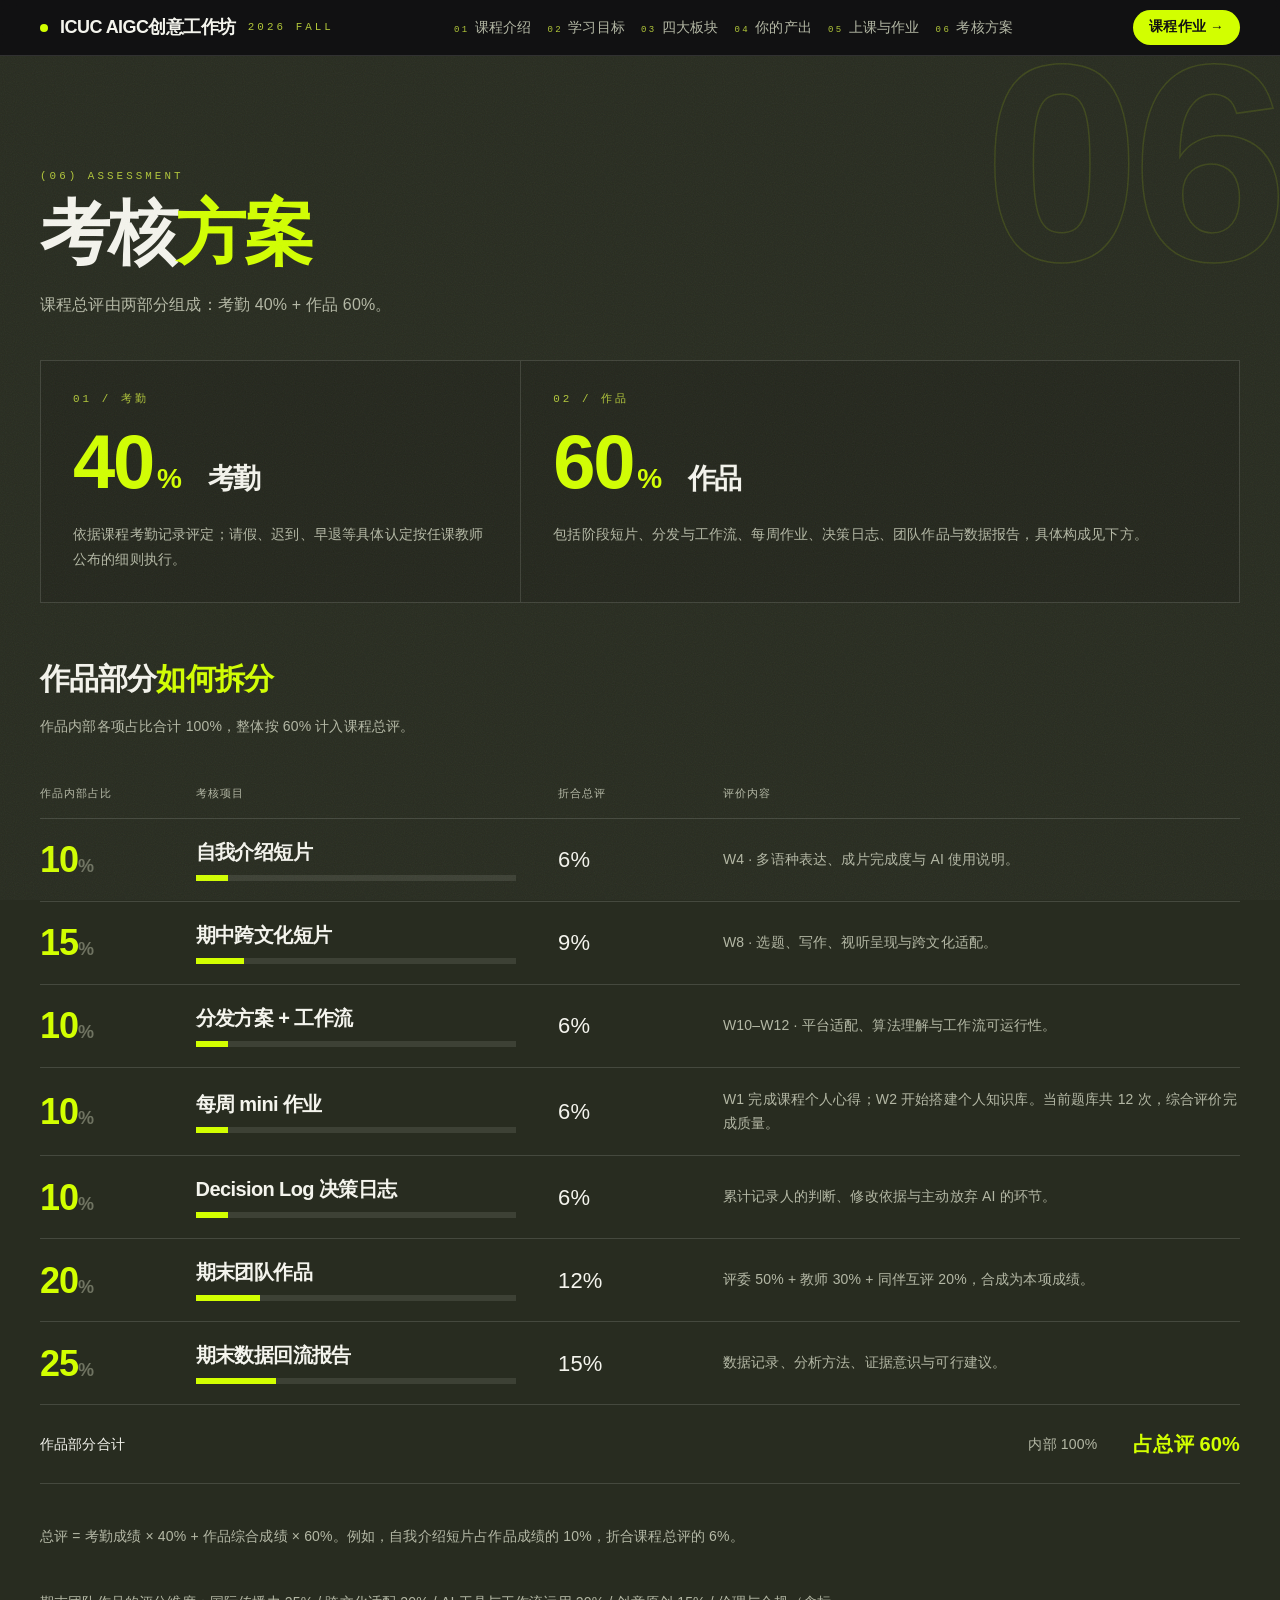
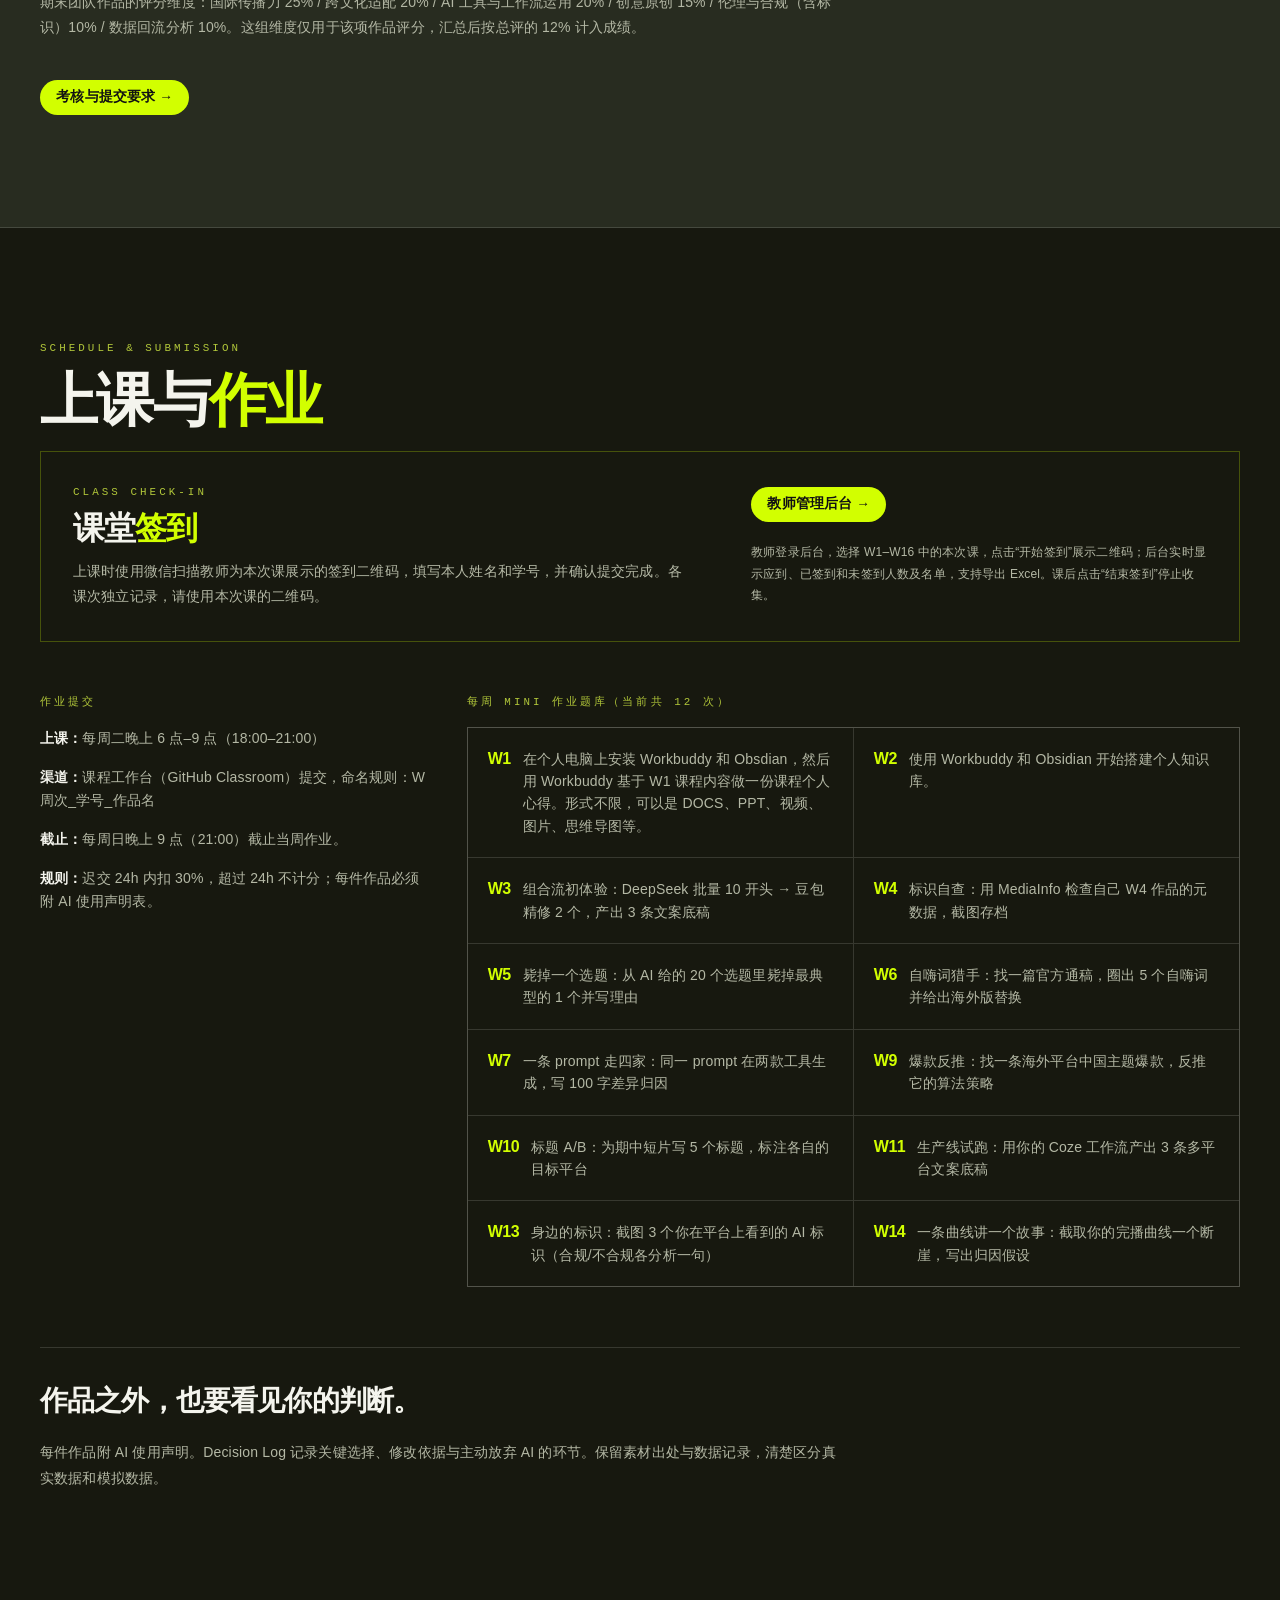
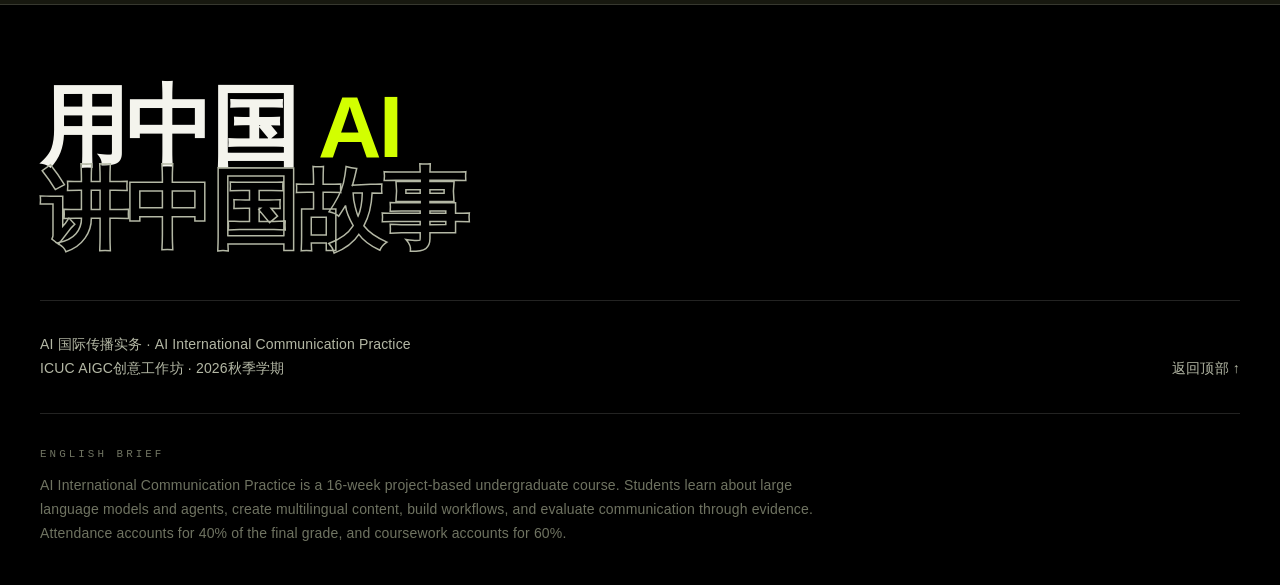
==== commit f4b716f8: "Connect course attendance to W1-W16 live teacher dashboard" ====
--- a/assessment.html
+++ b/assessment.html
@@ -1 +1 @@
-<!doctype html><html lang="zh-CN"><head><meta charset="utf-8"><meta name="viewport" content="width=device-width,initial-scale=1"><title>考核方案 · AI 国际传播实务</title><meta name="description" content="AI 国际传播实务：认知与素养、内容上传、智能体、分发与算法、理论、效果与综合作品。"><link rel="stylesheet" href="assets/original.css"><link rel="stylesheet" href="assets/original-look.css?v=7"><script src="assets/original-motion.js?v=4" defer></script><noscript><style>.reveal,.mask-line>span{opacity:1!important;transform:none!important}.phase-panel[hidden]{display:block!important}</style></noscript></head><body><a class="skip-link" href="#main">跳到正文</a><div class="scroll-progress" aria-hidden="true"><i></i></div><header class="original-header"><a class="brand-link" href="index.html#top"><span class="dot-live"></span><span class="font-display">ICUC AIGC创意工作坊</span><small class="d-mono">2026 FALL</small></a><nav class="desktop-nav" aria-label="主导航"><a class="u-link" href="index.html#info"><span class="d-mono">01</span>课程介绍</a><a class="u-link" href="index.html#learning-goals"><span class="d-mono">02</span>学习目标</a><a class="u-link" href="index.html#syllabus"><span class="d-mono">03</span>四大板块</a><a class="u-link" href="index.html#your-outputs"><span class="d-mono">04</span>你的产出</a><a class="u-link" href="index.html#assignments"><span class="d-mono">05</span>上课与作业</a><a class="u-link" href="index.html#assessment"><span class="d-mono">06</span>考核方案</a></nav><div class="nav-actions"><a class="btn-lime nav-cta" href="index.html#assignments">课程作业 →</a><button class="menu-trigger" aria-label="打开菜单" aria-expanded="false">☰</button></div></header><dialog class="mobile-menu" aria-label="导航菜单"><div class="dialog-top"><b class="font-display">ICUC AIGC创意工作坊</b><button data-close aria-label="关闭菜单">✕</button></div><nav><a class="u-link" href="index.html#info"><span class="d-mono">01</span>课程介绍</a><a class="u-link" href="index.html#learning-goals"><span class="d-mono">02</span>学习目标</a><a class="u-link" href="index.html#syllabus"><span class="d-mono">03</span>四大板块</a><a class="u-link" href="index.html#your-outputs"><span class="d-mono">04</span>你的产出</a><a class="u-link" href="index.html#assignments"><span class="d-mono">05</span>上课与作业</a><a class="u-link" href="index.html#assessment"><span class="d-mono">06</span>考核方案</a></nav></dialog><main id="main"><div id="top" class="inner-top"></div><section id="assessment" class="original-section olive-section"><div class="ghost-num font-display" aria-hidden="true">06</div><div class="section-front"><div class="d-mono mb-4 reveal">(06) ASSESSMENT</div><h2 class="d-title section-title mb-6 reveal">考核<span style="color:var(--lime)">方案</span></h2><p class="section-desc reveal">课程总评由两部分组成：考勤 40% + 作品 60%。</p><div class="assessment-primary"><article class="reveal"><div class="d-mono mb-4">01 / 考勤</div><div class="primary-score font-display">40<small>%</small><h3>考勤</h3></div><p>依据课程考勤记录评定；请假、迟到、早退等具体认定按任课教师公布的细则执行。</p></article><article class="reveal"><div class="d-mono mb-4">02 / 作品</div><div class="primary-score font-display">60<small>%</small><h3>作品</h3></div><p>包括阶段短片、分发与工作流、每周作业、决策日志、团队作品与数据报告，具体构成见下方。</p></article></div><div class="work-breakdown-heading reveal"><h3 class="d-title">作品部分<span style="color:var(--lime)">如何拆分</span></h3><p>作品内部各项占比合计 100%，整体按 60% 计入课程总评。</p></div><div class="work-table-head"><span>作品内部占比</span><span>考核项目</span><span>折合总评</span><span>评价内容</span></div><div class="assessment-rows work-rows"><div class="assessment-row work-row reveal"><div class="font-display assessment-weight">10<small>%</small></div><div><h4 class="d-title">自我介绍短片</h4><div class="score-track"><div class="bar-fill" style="--bar-w:10%"></div></div></div><div class="total-weight"><span class="mobile-weight-label">折合总评 </span>6%</div><p>W4 · 多语种表达、成片完成度与 AI 使用说明。</p></div><div class="assessment-row work-row reveal"><div class="font-display assessment-weight">15<small>%</small></div><div><h4 class="d-title">期中跨文化短片</h4><div class="score-track"><div class="bar-fill" style="--bar-w:15%"></div></div></div><div class="total-weight"><span class="mobile-weight-label">折合总评 </span>9%</div><p>W8 · 选题、写作、视听呈现与跨文化适配。</p></div><div class="assessment-row work-row reveal"><div class="font-display assessment-weight">10<small>%</small></div><div><h4 class="d-title">分发方案 + 工作流</h4><div class="score-track"><div class="bar-fill" style="--bar-w:10%"></div></div></div><div class="total-weight"><span class="mobile-weight-label">折合总评 </span>6%</div><p>W10–W12 · 平台适配、算法理解与工作流可运行性。</p></div><div class="assessment-row work-row reveal"><div class="font-display assessment-weight">10<small>%</small></div><div><h4 class="d-title">每周 mini 作业</h4><div class="score-track"><div class="bar-fill" style="--bar-w:10%"></div></div></div><div class="total-weight"><span class="mobile-weight-label">折合总评 </span>6%</div><p>W1 完成课程个人心得；W2 开始搭建个人知识库。当前题库共 12 次，综合评价完成质量。</p></div><div class="assessment-row work-row reveal"><div class="font-display assessment-weight">10<small>%</small></div><div><h4 class="d-title">Decision Log 决策日志</h4><div class="score-track"><div class="bar-fill" style="--bar-w:10%"></div></div></div><div class="total-weight"><span class="mobile-weight-label">折合总评 </span>6%</div><p>累计记录人的判断、修改依据与主动放弃 AI 的环节。</p></div><div class="assessment-row work-row reveal"><div class="font-display assessment-weight">20<small>%</small></div><div><h4 class="d-title">期末团队作品</h4><div class="score-track"><div class="bar-fill" style="--bar-w:20%"></div></div></div><div class="total-weight"><span class="mobile-weight-label">折合总评 </span>12%</div><p>评委 50% + 教师 30% + 同伴互评 20%，合成为本项成绩。</p></div><div class="assessment-row work-row reveal"><div class="font-display assessment-weight">25<small>%</small></div><div><h4 class="d-title">期末数据回流报告</h4><div class="score-track"><div class="bar-fill" style="--bar-w:25%"></div></div></div><div class="total-weight"><span class="mobile-weight-label">折合总评 </span>15%</div><p>数据记录、分析方法、证据意识与可行建议。</p></div></div><div class="work-subtotal reveal"><span>作品部分合计</span><b>内部 100%</b><strong>占总评 60%</strong></div><p class="assessment-footnote reveal">总评 = 考勤成绩 × 40% + 作品综合成绩 × 60%。例如，自我介绍短片占作品成绩的 10%，折合课程总评的 6%。</p><p class="assessment-footnote reveal">期末团队作品的评分维度：国际传播力 25% / 跨文化适配 20% / AI 工具与工作流运用 20% / 创意原创 15% / 伦理与合规（含标识）10% / 数据回流分析 10%。这组维度仅用于该项作品评分，汇总后按总评的 12% 计入成绩。</p><a class="btn-lime mt-10" href="assessment.html">考核与提交要求 →</a></div></section><section class="original-section info-section"><div class="d-mono mb-4 reveal">SCHEDULE & SUBMISSION</div><h2 class="d-title section-title mb-6 reveal">上课与<span style="color:var(--lime)">作业</span></h2><div id="assignments" class="assignment-area"><div class="attendance-entry reveal"><div><div class="d-mono mb-3">CLASS CHECK-IN</div><h3 class="d-title">课堂<span style="color:var(--lime)">签到</span></h3><p>当前已配置 W1 签到。上课时使用微信扫描教师展示的本次课二维码，首次扫码先输入本人学生姓名绑定名单身份；签到时必须填写姓名和学号，并确认提交完成。</p></div><div class="attendance-actions"><a class="btn-lime" href="https://docs.qq.com/form/page/DSExPbGpQQ2VmV09V">W1 学生签到 ↗</a><a class="u-link" href="https://docs.qq.com/form/page/DSExPbGpQQ2VmV09V#/result">教师管理（腾讯文档） →</a><small>教师使用建表账号打开统计页，查看已填写与未填写名单；在“设置”中暂停收集。每次课复制为独立收集表，并重新发布该次课二维码。</small></div></div><div class="assignment-rules reveal"><div class="d-mono mb-4">作业提交</div><p><b>上课：</b>每周二晚上 6 点–9 点（18:00–21:00）</p><p><b>渠道：</b>课程工作台（GitHub Classroom）提交，命名规则：W周次_学号_作品名</p><p><b>截止：</b>每周日晚上 9 点（21:00）截止当周作业。</p><p><b>规则：</b>迟交 24h 内扣 30%，超过 24h 不计分；每件作品必须附 AI 使用声明表。</p></div><div><div class="d-mono mb-4 reveal">每周 mini 作业题库（当前共 12 次）</div><div class="mini-grid"><div class="mini-item reveal"><b class="font-display">W1</b><span>在个人电脑上安装 Workbuddy 和 Obsdian，然后用 Workbuddy 基于 W1 课程内容做一份课程个人心得。形式不限，可以是 DOCS、PPT、视频、图片、思维导图等。</span></div><div class="mini-item reveal"><b class="font-display">W2</b><span>使用 Workbuddy 和 Obsidian 开始搭建个人知识库。</span></div><div class="mini-item reveal"><b class="font-display">W3</b><span>组合流初体验：DeepSeek 批量 10 开头 → 豆包精修 2 个，产出 3 条文案底稿</span></div><div class="mini-item reveal"><b class="font-display">W4</b><span>标识自查：用 MediaInfo 检查自己 W4 作品的元数据，截图存档</span></div><div class="mini-item reveal"><b class="font-display">W5</b><span>毙掉一个选题：从 AI 给的 20 个选题里毙掉最典型的 1 个并写理由</span></div><div class="mini-item reveal"><b class="font-display">W6</b><span>自嗨词猎手：找一篇官方通稿，圈出 5 个自嗨词并给出海外版替换</span></div><div class="mini-item reveal"><b class="font-display">W7</b><span>一条 prompt 走四家：同一 prompt 在两款工具生成，写 100 字差异归因</span></div><div class="mini-item reveal"><b class="font-display">W9</b><span>爆款反推：找一条海外平台中国主题爆款，反推它的算法策略</span></div><div class="mini-item reveal"><b class="font-display">W10</b><span>标题 A/B：为期中短片写 5 个标题，标注各自的目标平台</span></div><div class="mini-item reveal"><b class="font-display">W11</b><span>生产线试跑：用你的 Coze 工作流产出 3 条多平台文案底稿</span></div><div class="mini-item reveal"><b class="font-display">W13</b><span>身边的标识：截图 3 个你在平台上看到的 AI 标识（合规/不合规各分析一句）</span></div><div class="mini-item reveal"><b class="font-display">W14</b><span>一条曲线讲一个故事：截取你的完播曲线一个断崖，写出归因假设</span></div></div></div></div><div class="process-note"><h2 class="d-title">作品之外，也要看见你的判断。</h2><p>每件作品附 AI 使用声明。Decision Log 记录关键选择、修改依据与主动放弃 AI 的环节。保留素材出处与数据记录，清楚区分真实数据和模拟数据。</p></div></section></main><footer class="original-footer"><div class="font-display footer-title">用中国 <span style="color:var(--lime)">AI</span><span class="outline block">讲中国故事</span></div><div class="footer-meta"><p>AI 国际传播实务 · AI International Communication Practice<br>ICUC AIGC创意工作坊 · 2026秋季学期</p><a class="u-link" href="#top">返回顶部 ↑</a></div><div class="footer-brief"><div class="d-mono-dim mb-3">ENGLISH BRIEF</div><p>AI International Communication Practice is a 16-week project-based undergraduate course. Students learn about large language models and agents, create multilingual content, build workflows, and evaluate communication through evidence. Attendance accounts for 40% of the final grade, and coursework accounts for 60%.</p></div></footer></body></html>+<!doctype html><html lang="zh-CN"><head><meta charset="utf-8"><meta name="viewport" content="width=device-width,initial-scale=1"><title>考核方案 · AI 国际传播实务</title><meta name="description" content="AI 国际传播实务：认知与素养、内容上传、智能体、分发与算法、理论、效果与综合作品。"><link rel="stylesheet" href="assets/original.css"><link rel="stylesheet" href="assets/original-look.css?v=7"><script src="assets/original-motion.js?v=4" defer></script><noscript><style>.reveal,.mask-line>span{opacity:1!important;transform:none!important}.phase-panel[hidden]{display:block!important}</style></noscript></head><body><a class="skip-link" href="#main">跳到正文</a><div class="scroll-progress" aria-hidden="true"><i></i></div><header class="original-header"><a class="brand-link" href="index.html#top"><span class="dot-live"></span><span class="font-display">ICUC AIGC创意工作坊</span><small class="d-mono">2026 FALL</small></a><nav class="desktop-nav" aria-label="主导航"><a class="u-link" href="index.html#info"><span class="d-mono">01</span>课程介绍</a><a class="u-link" href="index.html#learning-goals"><span class="d-mono">02</span>学习目标</a><a class="u-link" href="index.html#syllabus"><span class="d-mono">03</span>四大板块</a><a class="u-link" href="index.html#your-outputs"><span class="d-mono">04</span>你的产出</a><a class="u-link" href="index.html#assignments"><span class="d-mono">05</span>上课与作业</a><a class="u-link" href="index.html#assessment"><span class="d-mono">06</span>考核方案</a></nav><div class="nav-actions"><a class="btn-lime nav-cta" href="index.html#assignments">课程作业 →</a><button class="menu-trigger" aria-label="打开菜单" aria-expanded="false">☰</button></div></header><dialog class="mobile-menu" aria-label="导航菜单"><div class="dialog-top"><b class="font-display">ICUC AIGC创意工作坊</b><button data-close aria-label="关闭菜单">✕</button></div><nav><a class="u-link" href="index.html#info"><span class="d-mono">01</span>课程介绍</a><a class="u-link" href="index.html#learning-goals"><span class="d-mono">02</span>学习目标</a><a class="u-link" href="index.html#syllabus"><span class="d-mono">03</span>四大板块</a><a class="u-link" href="index.html#your-outputs"><span class="d-mono">04</span>你的产出</a><a class="u-link" href="index.html#assignments"><span class="d-mono">05</span>上课与作业</a><a class="u-link" href="index.html#assessment"><span class="d-mono">06</span>考核方案</a></nav></dialog><main id="main"><div id="top" class="inner-top"></div><section id="assessment" class="original-section olive-section"><div class="ghost-num font-display" aria-hidden="true">06</div><div class="section-front"><div class="d-mono mb-4 reveal">(06) ASSESSMENT</div><h2 class="d-title section-title mb-6 reveal">考核<span style="color:var(--lime)">方案</span></h2><p class="section-desc reveal">课程总评由两部分组成：考勤 40% + 作品 60%。</p><div class="assessment-primary"><article class="reveal"><div class="d-mono mb-4">01 / 考勤</div><div class="primary-score font-display">40<small>%</small><h3>考勤</h3></div><p>依据课程考勤记录评定；请假、迟到、早退等具体认定按任课教师公布的细则执行。</p></article><article class="reveal"><div class="d-mono mb-4">02 / 作品</div><div class="primary-score font-display">60<small>%</small><h3>作品</h3></div><p>包括阶段短片、分发与工作流、每周作业、决策日志、团队作品与数据报告，具体构成见下方。</p></article></div><div class="work-breakdown-heading reveal"><h3 class="d-title">作品部分<span style="color:var(--lime)">如何拆分</span></h3><p>作品内部各项占比合计 100%，整体按 60% 计入课程总评。</p></div><div class="work-table-head"><span>作品内部占比</span><span>考核项目</span><span>折合总评</span><span>评价内容</span></div><div class="assessment-rows work-rows"><div class="assessment-row work-row reveal"><div class="font-display assessment-weight">10<small>%</small></div><div><h4 class="d-title">自我介绍短片</h4><div class="score-track"><div class="bar-fill" style="--bar-w:10%"></div></div></div><div class="total-weight"><span class="mobile-weight-label">折合总评 </span>6%</div><p>W4 · 多语种表达、成片完成度与 AI 使用说明。</p></div><div class="assessment-row work-row reveal"><div class="font-display assessment-weight">15<small>%</small></div><div><h4 class="d-title">期中跨文化短片</h4><div class="score-track"><div class="bar-fill" style="--bar-w:15%"></div></div></div><div class="total-weight"><span class="mobile-weight-label">折合总评 </span>9%</div><p>W8 · 选题、写作、视听呈现与跨文化适配。</p></div><div class="assessment-row work-row reveal"><div class="font-display assessment-weight">10<small>%</small></div><div><h4 class="d-title">分发方案 + 工作流</h4><div class="score-track"><div class="bar-fill" style="--bar-w:10%"></div></div></div><div class="total-weight"><span class="mobile-weight-label">折合总评 </span>6%</div><p>W10–W12 · 平台适配、算法理解与工作流可运行性。</p></div><div class="assessment-row work-row reveal"><div class="font-display assessment-weight">10<small>%</small></div><div><h4 class="d-title">每周 mini 作业</h4><div class="score-track"><div class="bar-fill" style="--bar-w:10%"></div></div></div><div class="total-weight"><span class="mobile-weight-label">折合总评 </span>6%</div><p>W1 完成课程个人心得；W2 开始搭建个人知识库。当前题库共 12 次，综合评价完成质量。</p></div><div class="assessment-row work-row reveal"><div class="font-display assessment-weight">10<small>%</small></div><div><h4 class="d-title">Decision Log 决策日志</h4><div class="score-track"><div class="bar-fill" style="--bar-w:10%"></div></div></div><div class="total-weight"><span class="mobile-weight-label">折合总评 </span>6%</div><p>累计记录人的判断、修改依据与主动放弃 AI 的环节。</p></div><div class="assessment-row work-row reveal"><div class="font-display assessment-weight">20<small>%</small></div><div><h4 class="d-title">期末团队作品</h4><div class="score-track"><div class="bar-fill" style="--bar-w:20%"></div></div></div><div class="total-weight"><span class="mobile-weight-label">折合总评 </span>12%</div><p>评委 50% + 教师 30% + 同伴互评 20%，合成为本项成绩。</p></div><div class="assessment-row work-row reveal"><div class="font-display assessment-weight">25<small>%</small></div><div><h4 class="d-title">期末数据回流报告</h4><div class="score-track"><div class="bar-fill" style="--bar-w:25%"></div></div></div><div class="total-weight"><span class="mobile-weight-label">折合总评 </span>15%</div><p>数据记录、分析方法、证据意识与可行建议。</p></div></div><div class="work-subtotal reveal"><span>作品部分合计</span><b>内部 100%</b><strong>占总评 60%</strong></div><p class="assessment-footnote reveal">总评 = 考勤成绩 × 40% + 作品综合成绩 × 60%。例如，自我介绍短片占作品成绩的 10%，折合课程总评的 6%。</p><p class="assessment-footnote reveal">期末团队作品的评分维度：国际传播力 25% / 跨文化适配 20% / AI 工具与工作流运用 20% / 创意原创 15% / 伦理与合规（含标识）10% / 数据回流分析 10%。这组维度仅用于该项作品评分，汇总后按总评的 12% 计入成绩。</p><a class="btn-lime mt-10" href="assessment.html">考核与提交要求 →</a></div></section><section class="original-section info-section"><div class="d-mono mb-4 reveal">SCHEDULE & SUBMISSION</div><h2 class="d-title section-title mb-6 reveal">上课与<span style="color:var(--lime)">作业</span></h2><div id="assignments" class="assignment-area"><div class="attendance-entry reveal"><div><div class="d-mono mb-3">CLASS CHECK-IN</div><h3 class="d-title">课堂<span style="color:var(--lime)">签到</span></h3><p>上课时使用微信扫描教师为本次课展示的签到二维码，填写本人姓名和学号，并确认提交完成。各课次独立记录，请使用本次课的二维码。</p></div><div class="attendance-actions"><a class="btn-lime" href="https://icuc-aigc-attendance.akon-mar.chatgpt.site/admin">教师管理后台 →</a><small>教师登录后台，选择 W1–W16 中的本次课，点击“开始签到”展示二维码；后台实时显示应到、已签到和未签到人数及名单，支持导出 Excel。课后点击“结束签到”停止收集。</small></div></div><div class="assignment-rules reveal"><div class="d-mono mb-4">作业提交</div><p><b>上课：</b>每周二晚上 6 点–9 点（18:00–21:00）</p><p><b>渠道：</b>课程工作台（GitHub Classroom）提交，命名规则：W周次_学号_作品名</p><p><b>截止：</b>每周日晚上 9 点（21:00）截止当周作业。</p><p><b>规则：</b>迟交 24h 内扣 30%，超过 24h 不计分；每件作品必须附 AI 使用声明表。</p></div><div><div class="d-mono mb-4 reveal">每周 mini 作业题库（当前共 12 次）</div><div class="mini-grid"><div class="mini-item reveal"><b class="font-display">W1</b><span>在个人电脑上安装 Workbuddy 和 Obsdian，然后用 Workbuddy 基于 W1 课程内容做一份课程个人心得。形式不限，可以是 DOCS、PPT、视频、图片、思维导图等。</span></div><div class="mini-item reveal"><b class="font-display">W2</b><span>使用 Workbuddy 和 Obsidian 开始搭建个人知识库。</span></div><div class="mini-item reveal"><b class="font-display">W3</b><span>组合流初体验：DeepSeek 批量 10 开头 → 豆包精修 2 个，产出 3 条文案底稿</span></div><div class="mini-item reveal"><b class="font-display">W4</b><span>标识自查：用 MediaInfo 检查自己 W4 作品的元数据，截图存档</span></div><div class="mini-item reveal"><b class="font-display">W5</b><span>毙掉一个选题：从 AI 给的 20 个选题里毙掉最典型的 1 个并写理由</span></div><div class="mini-item reveal"><b class="font-display">W6</b><span>自嗨词猎手：找一篇官方通稿，圈出 5 个自嗨词并给出海外版替换</span></div><div class="mini-item reveal"><b class="font-display">W7</b><span>一条 prompt 走四家：同一 prompt 在两款工具生成，写 100 字差异归因</span></div><div class="mini-item reveal"><b class="font-display">W9</b><span>爆款反推：找一条海外平台中国主题爆款，反推它的算法策略</span></div><div class="mini-item reveal"><b class="font-display">W10</b><span>标题 A/B：为期中短片写 5 个标题，标注各自的目标平台</span></div><div class="mini-item reveal"><b class="font-display">W11</b><span>生产线试跑：用你的 Coze 工作流产出 3 条多平台文案底稿</span></div><div class="mini-item reveal"><b class="font-display">W13</b><span>身边的标识：截图 3 个你在平台上看到的 AI 标识（合规/不合规各分析一句）</span></div><div class="mini-item reveal"><b class="font-display">W14</b><span>一条曲线讲一个故事：截取你的完播曲线一个断崖，写出归因假设</span></div></div></div></div><div class="process-note"><h2 class="d-title">作品之外，也要看见你的判断。</h2><p>每件作品附 AI 使用声明。Decision Log 记录关键选择、修改依据与主动放弃 AI 的环节。保留素材出处与数据记录，清楚区分真实数据和模拟数据。</p></div></section></main><footer class="original-footer"><div class="font-display footer-title">用中国 <span style="color:var(--lime)">AI</span><span class="outline block">讲中国故事</span></div><div class="footer-meta"><p>AI 国际传播实务 · AI International Communication Practice<br>ICUC AIGC创意工作坊 · 2026秋季学期</p><a class="u-link" href="#top">返回顶部 ↑</a></div><div class="footer-brief"><div class="d-mono-dim mb-3">ENGLISH BRIEF</div><p>AI International Communication Practice is a 16-week project-based undergraduate course. Students learn about large language models and agents, create multilingual content, build workflows, and evaluate communication through evidence. Attendance accounts for 40% of the final grade, and coursework accounts for 60%.</p></div></footer></body></html>
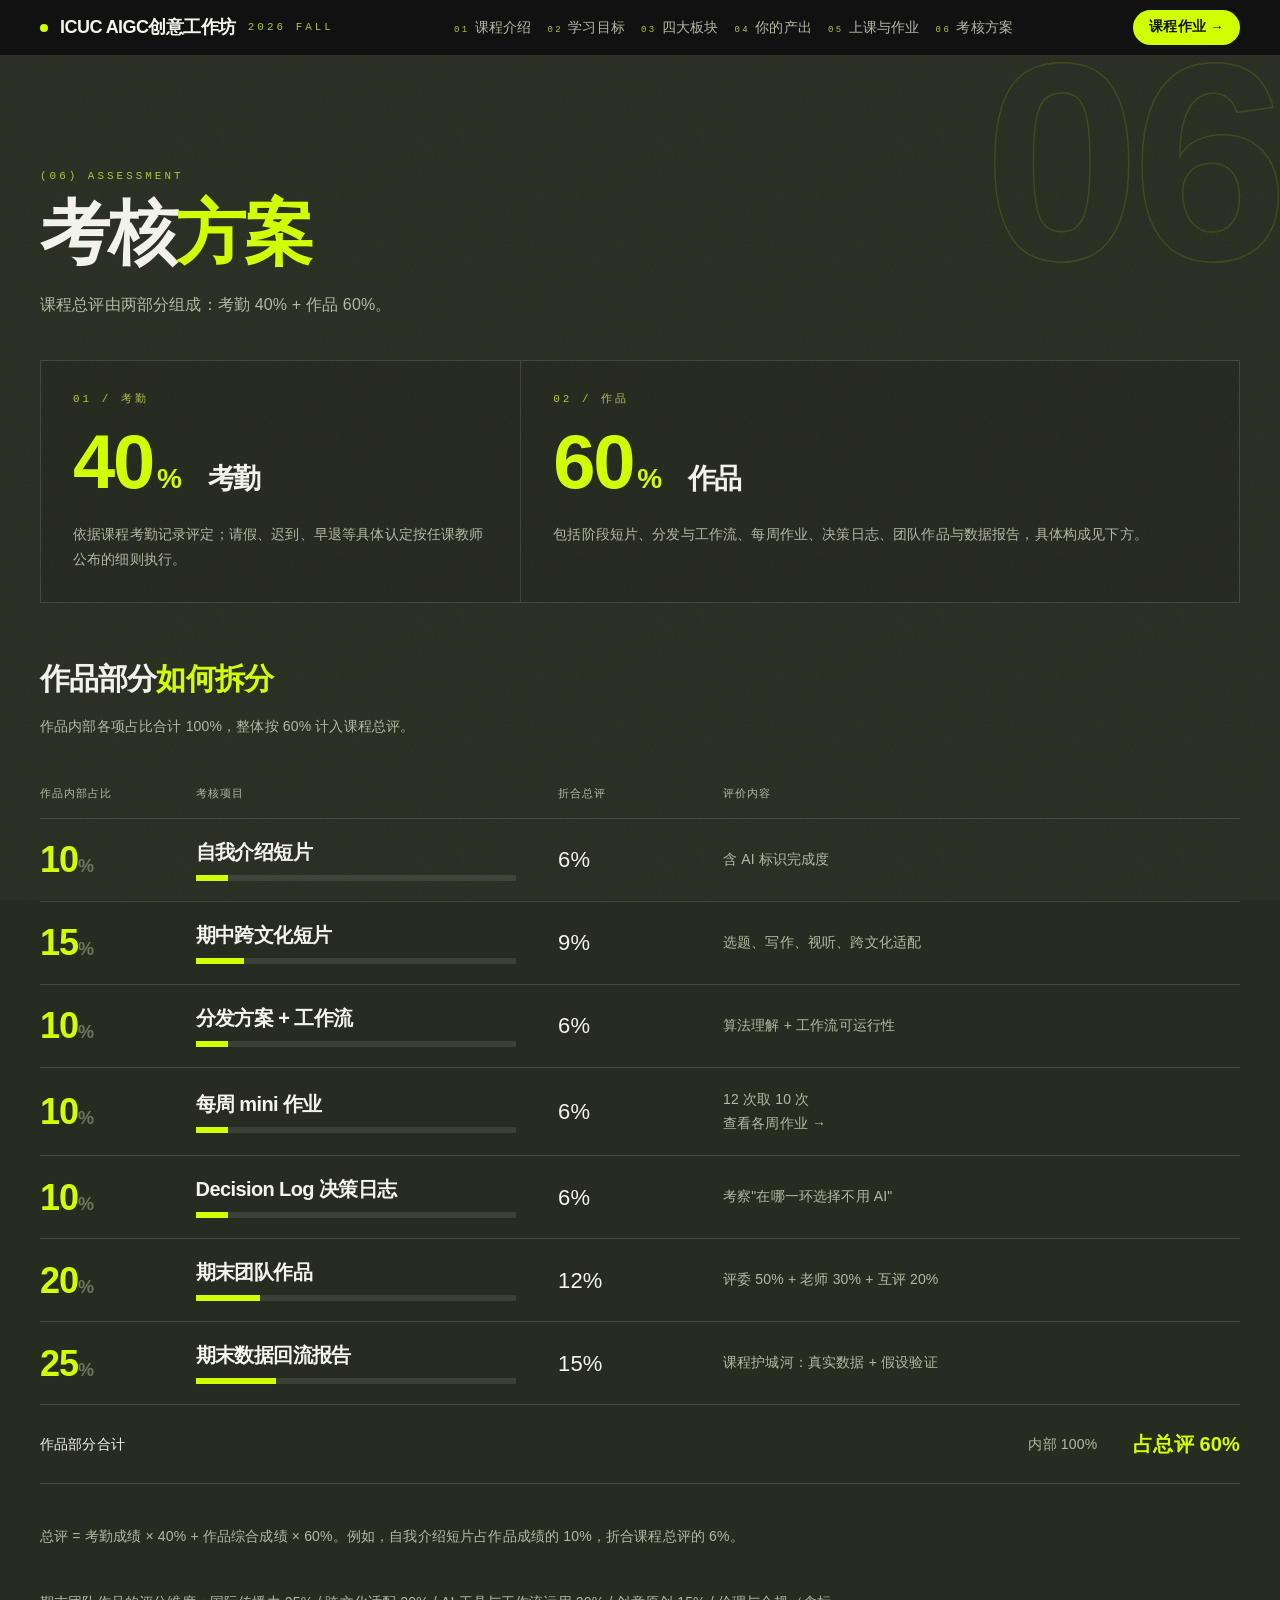
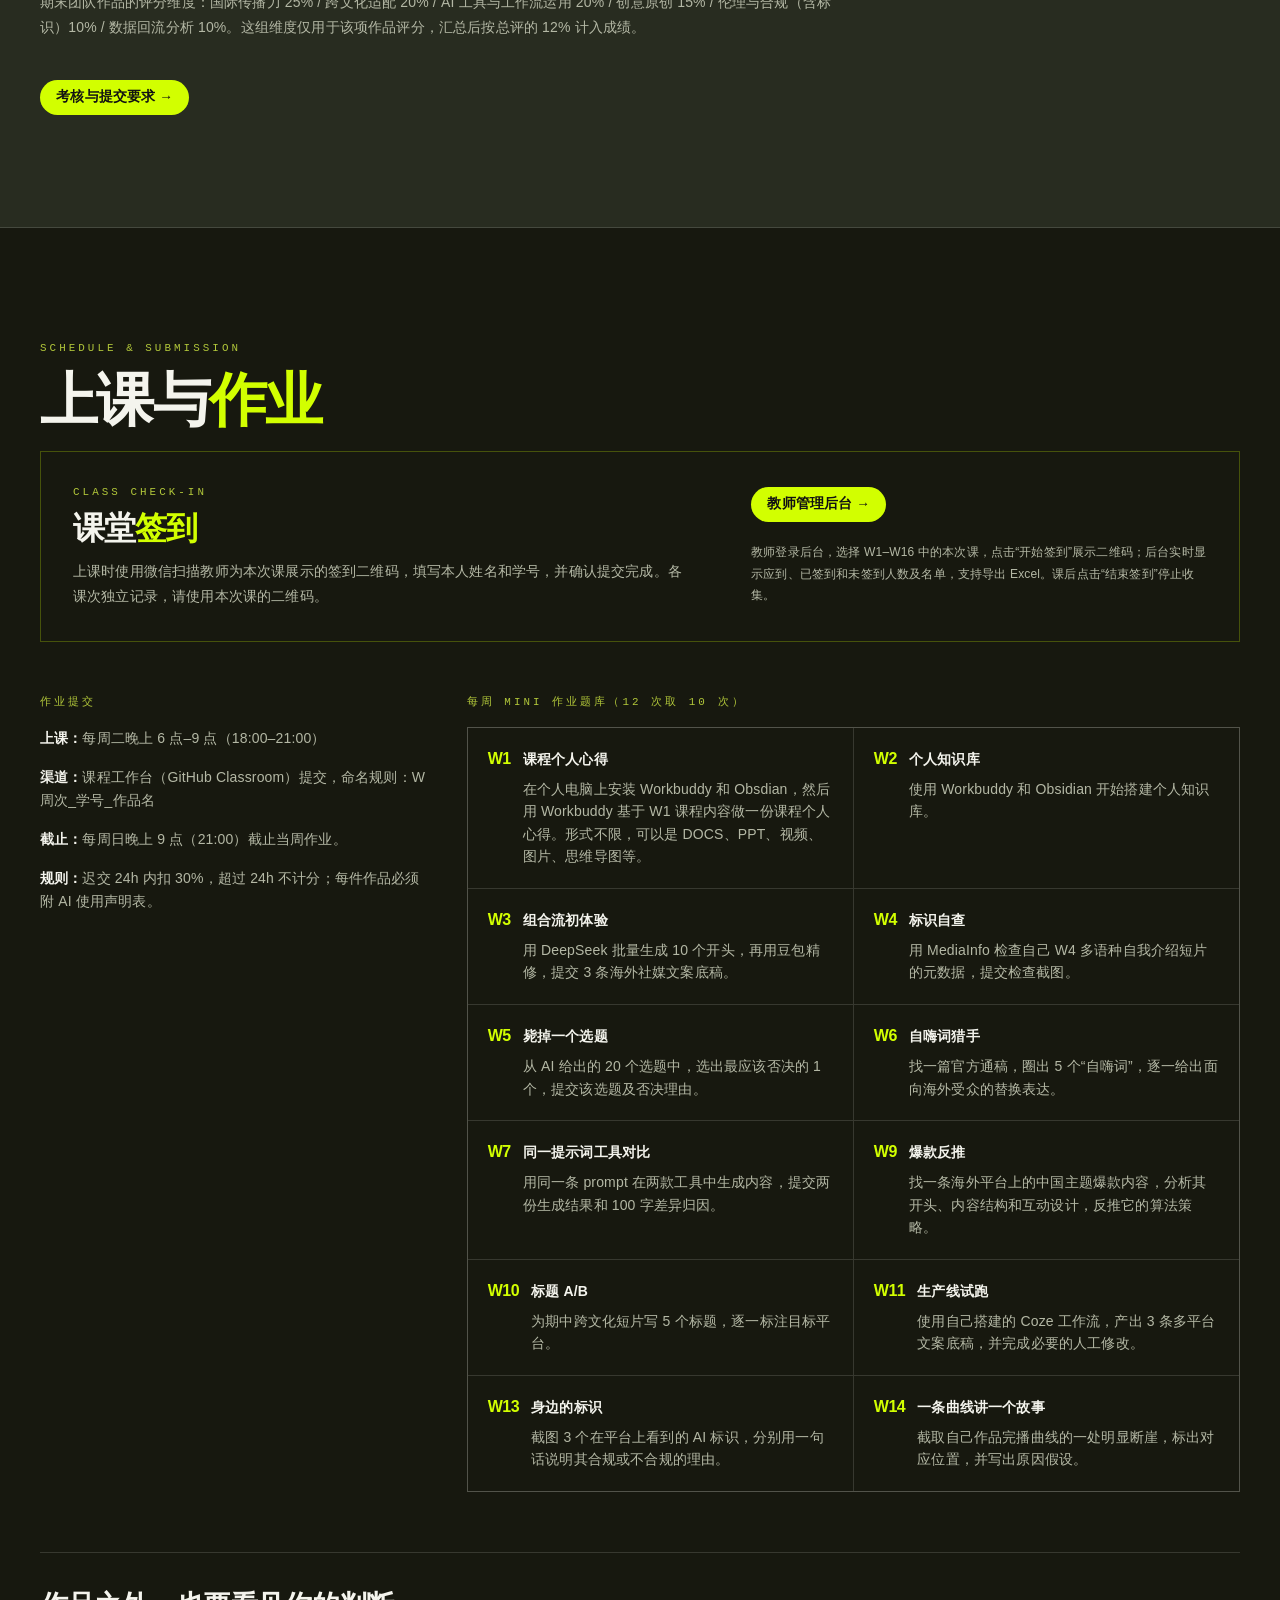
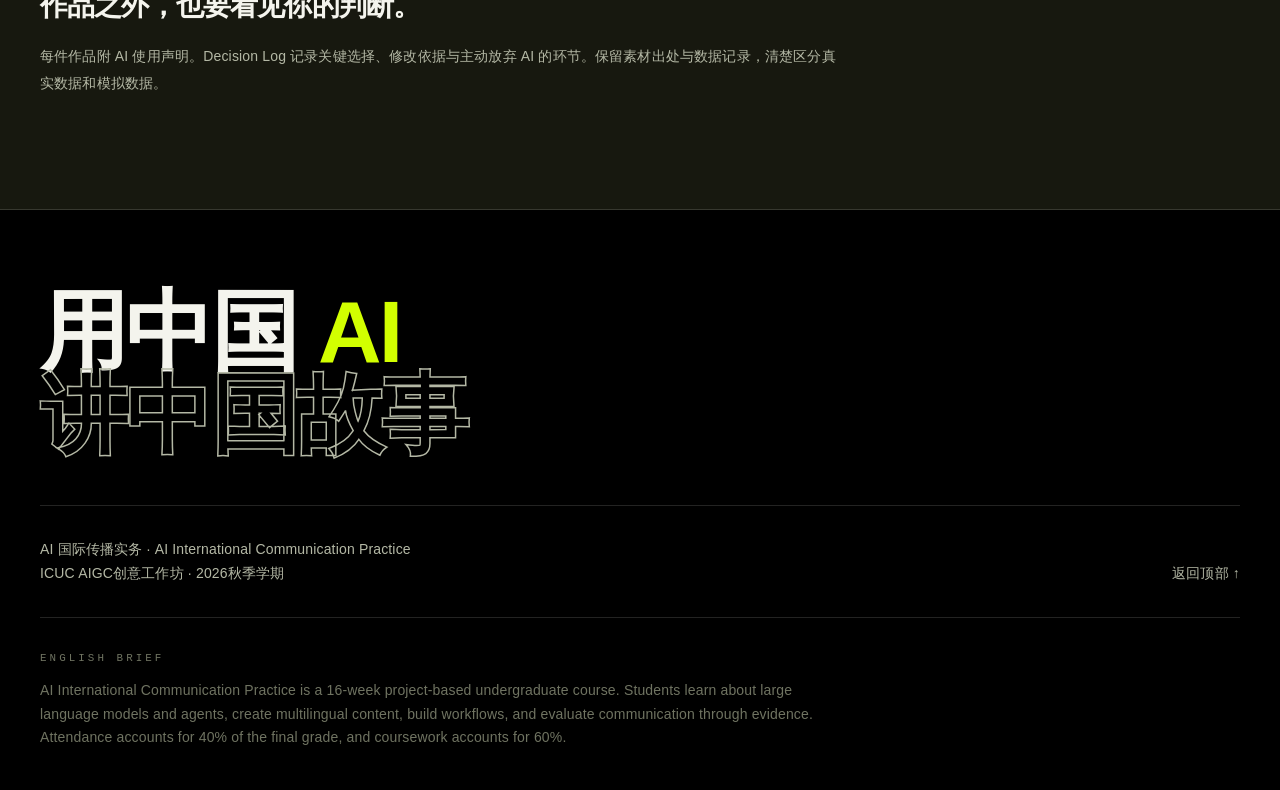
==== commit eea45fa3: "Match assessment notes to reference and clarify weekly mini assignments" ====
--- a/assessment.html
+++ b/assessment.html
@@ -1 +1 @@
-<!doctype html><html lang="zh-CN"><head><meta charset="utf-8"><meta name="viewport" content="width=device-width,initial-scale=1"><title>考核方案 · AI 国际传播实务</title><meta name="description" content="AI 国际传播实务：认知与素养、内容上传、智能体、分发与算法、理论、效果与综合作品。"><link rel="stylesheet" href="assets/original.css"><link rel="stylesheet" href="assets/original-look.css?v=7"><script src="assets/original-motion.js?v=4" defer></script><noscript><style>.reveal,.mask-line>span{opacity:1!important;transform:none!important}.phase-panel[hidden]{display:block!important}</style></noscript></head><body><a class="skip-link" href="#main">跳到正文</a><div class="scroll-progress" aria-hidden="true"><i></i></div><header class="original-header"><a class="brand-link" href="index.html#top"><span class="dot-live"></span><span class="font-display">ICUC AIGC创意工作坊</span><small class="d-mono">2026 FALL</small></a><nav class="desktop-nav" aria-label="主导航"><a class="u-link" href="index.html#info"><span class="d-mono">01</span>课程介绍</a><a class="u-link" href="index.html#learning-goals"><span class="d-mono">02</span>学习目标</a><a class="u-link" href="index.html#syllabus"><span class="d-mono">03</span>四大板块</a><a class="u-link" href="index.html#your-outputs"><span class="d-mono">04</span>你的产出</a><a class="u-link" href="index.html#assignments"><span class="d-mono">05</span>上课与作业</a><a class="u-link" href="index.html#assessment"><span class="d-mono">06</span>考核方案</a></nav><div class="nav-actions"><a class="btn-lime nav-cta" href="index.html#assignments">课程作业 →</a><button class="menu-trigger" aria-label="打开菜单" aria-expanded="false">☰</button></div></header><dialog class="mobile-menu" aria-label="导航菜单"><div class="dialog-top"><b class="font-display">ICUC AIGC创意工作坊</b><button data-close aria-label="关闭菜单">✕</button></div><nav><a class="u-link" href="index.html#info"><span class="d-mono">01</span>课程介绍</a><a class="u-link" href="index.html#learning-goals"><span class="d-mono">02</span>学习目标</a><a class="u-link" href="index.html#syllabus"><span class="d-mono">03</span>四大板块</a><a class="u-link" href="index.html#your-outputs"><span class="d-mono">04</span>你的产出</a><a class="u-link" href="index.html#assignments"><span class="d-mono">05</span>上课与作业</a><a class="u-link" href="index.html#assessment"><span class="d-mono">06</span>考核方案</a></nav></dialog><main id="main"><div id="top" class="inner-top"></div><section id="assessment" class="original-section olive-section"><div class="ghost-num font-display" aria-hidden="true">06</div><div class="section-front"><div class="d-mono mb-4 reveal">(06) ASSESSMENT</div><h2 class="d-title section-title mb-6 reveal">考核<span style="color:var(--lime)">方案</span></h2><p class="section-desc reveal">课程总评由两部分组成：考勤 40% + 作品 60%。</p><div class="assessment-primary"><article class="reveal"><div class="d-mono mb-4">01 / 考勤</div><div class="primary-score font-display">40<small>%</small><h3>考勤</h3></div><p>依据课程考勤记录评定；请假、迟到、早退等具体认定按任课教师公布的细则执行。</p></article><article class="reveal"><div class="d-mono mb-4">02 / 作品</div><div class="primary-score font-display">60<small>%</small><h3>作品</h3></div><p>包括阶段短片、分发与工作流、每周作业、决策日志、团队作品与数据报告，具体构成见下方。</p></article></div><div class="work-breakdown-heading reveal"><h3 class="d-title">作品部分<span style="color:var(--lime)">如何拆分</span></h3><p>作品内部各项占比合计 100%，整体按 60% 计入课程总评。</p></div><div class="work-table-head"><span>作品内部占比</span><span>考核项目</span><span>折合总评</span><span>评价内容</span></div><div class="assessment-rows work-rows"><div class="assessment-row work-row reveal"><div class="font-display assessment-weight">10<small>%</small></div><div><h4 class="d-title">自我介绍短片</h4><div class="score-track"><div class="bar-fill" style="--bar-w:10%"></div></div></div><div class="total-weight"><span class="mobile-weight-label">折合总评 </span>6%</div><p>W4 · 多语种表达、成片完成度与 AI 使用说明。</p></div><div class="assessment-row work-row reveal"><div class="font-display assessment-weight">15<small>%</small></div><div><h4 class="d-title">期中跨文化短片</h4><div class="score-track"><div class="bar-fill" style="--bar-w:15%"></div></div></div><div class="total-weight"><span class="mobile-weight-label">折合总评 </span>9%</div><p>W8 · 选题、写作、视听呈现与跨文化适配。</p></div><div class="assessment-row work-row reveal"><div class="font-display assessment-weight">10<small>%</small></div><div><h4 class="d-title">分发方案 + 工作流</h4><div class="score-track"><div class="bar-fill" style="--bar-w:10%"></div></div></div><div class="total-weight"><span class="mobile-weight-label">折合总评 </span>6%</div><p>W10–W12 · 平台适配、算法理解与工作流可运行性。</p></div><div class="assessment-row work-row reveal"><div class="font-display assessment-weight">10<small>%</small></div><div><h4 class="d-title">每周 mini 作业</h4><div class="score-track"><div class="bar-fill" style="--bar-w:10%"></div></div></div><div class="total-weight"><span class="mobile-weight-label">折合总评 </span>6%</div><p>W1 完成课程个人心得；W2 开始搭建个人知识库。当前题库共 12 次，综合评价完成质量。</p></div><div class="assessment-row work-row reveal"><div class="font-display assessment-weight">10<small>%</small></div><div><h4 class="d-title">Decision Log 决策日志</h4><div class="score-track"><div class="bar-fill" style="--bar-w:10%"></div></div></div><div class="total-weight"><span class="mobile-weight-label">折合总评 </span>6%</div><p>累计记录人的判断、修改依据与主动放弃 AI 的环节。</p></div><div class="assessment-row work-row reveal"><div class="font-display assessment-weight">20<small>%</small></div><div><h4 class="d-title">期末团队作品</h4><div class="score-track"><div class="bar-fill" style="--bar-w:20%"></div></div></div><div class="total-weight"><span class="mobile-weight-label">折合总评 </span>12%</div><p>评委 50% + 教师 30% + 同伴互评 20%，合成为本项成绩。</p></div><div class="assessment-row work-row reveal"><div class="font-display assessment-weight">25<small>%</small></div><div><h4 class="d-title">期末数据回流报告</h4><div class="score-track"><div class="bar-fill" style="--bar-w:25%"></div></div></div><div class="total-weight"><span class="mobile-weight-label">折合总评 </span>15%</div><p>数据记录、分析方法、证据意识与可行建议。</p></div></div><div class="work-subtotal reveal"><span>作品部分合计</span><b>内部 100%</b><strong>占总评 60%</strong></div><p class="assessment-footnote reveal">总评 = 考勤成绩 × 40% + 作品综合成绩 × 60%。例如，自我介绍短片占作品成绩的 10%，折合课程总评的 6%。</p><p class="assessment-footnote reveal">期末团队作品的评分维度：国际传播力 25% / 跨文化适配 20% / AI 工具与工作流运用 20% / 创意原创 15% / 伦理与合规（含标识）10% / 数据回流分析 10%。这组维度仅用于该项作品评分，汇总后按总评的 12% 计入成绩。</p><a class="btn-lime mt-10" href="assessment.html">考核与提交要求 →</a></div></section><section class="original-section info-section"><div class="d-mono mb-4 reveal">SCHEDULE & SUBMISSION</div><h2 class="d-title section-title mb-6 reveal">上课与<span style="color:var(--lime)">作业</span></h2><div id="assignments" class="assignment-area"><div class="attendance-entry reveal"><div><div class="d-mono mb-3">CLASS CHECK-IN</div><h3 class="d-title">课堂<span style="color:var(--lime)">签到</span></h3><p>上课时使用微信扫描教师为本次课展示的签到二维码，填写本人姓名和学号，并确认提交完成。各课次独立记录，请使用本次课的二维码。</p></div><div class="attendance-actions"><a class="btn-lime" href="https://icuc-aigc-attendance.akon-mar.chatgpt.site/admin">教师管理后台 →</a><small>教师登录后台，选择 W1–W16 中的本次课，点击“开始签到”展示二维码；后台实时显示应到、已签到和未签到人数及名单，支持导出 Excel。课后点击“结束签到”停止收集。</small></div></div><div class="assignment-rules reveal"><div class="d-mono mb-4">作业提交</div><p><b>上课：</b>每周二晚上 6 点–9 点（18:00–21:00）</p><p><b>渠道：</b>课程工作台（GitHub Classroom）提交，命名规则：W周次_学号_作品名</p><p><b>截止：</b>每周日晚上 9 点（21:00）截止当周作业。</p><p><b>规则：</b>迟交 24h 内扣 30%，超过 24h 不计分；每件作品必须附 AI 使用声明表。</p></div><div><div class="d-mono mb-4 reveal">每周 mini 作业题库（当前共 12 次）</div><div class="mini-grid"><div class="mini-item reveal"><b class="font-display">W1</b><span>在个人电脑上安装 Workbuddy 和 Obsdian，然后用 Workbuddy 基于 W1 课程内容做一份课程个人心得。形式不限，可以是 DOCS、PPT、视频、图片、思维导图等。</span></div><div class="mini-item reveal"><b class="font-display">W2</b><span>使用 Workbuddy 和 Obsidian 开始搭建个人知识库。</span></div><div class="mini-item reveal"><b class="font-display">W3</b><span>组合流初体验：DeepSeek 批量 10 开头 → 豆包精修 2 个，产出 3 条文案底稿</span></div><div class="mini-item reveal"><b class="font-display">W4</b><span>标识自查：用 MediaInfo 检查自己 W4 作品的元数据，截图存档</span></div><div class="mini-item reveal"><b class="font-display">W5</b><span>毙掉一个选题：从 AI 给的 20 个选题里毙掉最典型的 1 个并写理由</span></div><div class="mini-item reveal"><b class="font-display">W6</b><span>自嗨词猎手：找一篇官方通稿，圈出 5 个自嗨词并给出海外版替换</span></div><div class="mini-item reveal"><b class="font-display">W7</b><span>一条 prompt 走四家：同一 prompt 在两款工具生成，写 100 字差异归因</span></div><div class="mini-item reveal"><b class="font-display">W9</b><span>爆款反推：找一条海外平台中国主题爆款，反推它的算法策略</span></div><div class="mini-item reveal"><b class="font-display">W10</b><span>标题 A/B：为期中短片写 5 个标题，标注各自的目标平台</span></div><div class="mini-item reveal"><b class="font-display">W11</b><span>生产线试跑：用你的 Coze 工作流产出 3 条多平台文案底稿</span></div><div class="mini-item reveal"><b class="font-display">W13</b><span>身边的标识：截图 3 个你在平台上看到的 AI 标识（合规/不合规各分析一句）</span></div><div class="mini-item reveal"><b class="font-display">W14</b><span>一条曲线讲一个故事：截取你的完播曲线一个断崖，写出归因假设</span></div></div></div></div><div class="process-note"><h2 class="d-title">作品之外，也要看见你的判断。</h2><p>每件作品附 AI 使用声明。Decision Log 记录关键选择、修改依据与主动放弃 AI 的环节。保留素材出处与数据记录，清楚区分真实数据和模拟数据。</p></div></section></main><footer class="original-footer"><div class="font-display footer-title">用中国 <span style="color:var(--lime)">AI</span><span class="outline block">讲中国故事</span></div><div class="footer-meta"><p>AI 国际传播实务 · AI International Communication Practice<br>ICUC AIGC创意工作坊 · 2026秋季学期</p><a class="u-link" href="#top">返回顶部 ↑</a></div><div class="footer-brief"><div class="d-mono-dim mb-3">ENGLISH BRIEF</div><p>AI International Communication Practice is a 16-week project-based undergraduate course. Students learn about large language models and agents, create multilingual content, build workflows, and evaluate communication through evidence. Attendance accounts for 40% of the final grade, and coursework accounts for 60%.</p></div></footer></body></html>+<!doctype html><html lang="zh-CN"><head><meta charset="utf-8"><meta name="viewport" content="width=device-width,initial-scale=1"><title>考核方案 · AI 国际传播实务</title><meta name="description" content="AI 国际传播实务：认知与素养、内容上传、智能体、分发与算法、理论、效果与综合作品。"><link rel="stylesheet" href="assets/original.css"><link rel="stylesheet" href="assets/original-look.css?v=11"><script src="assets/original-motion.js?v=4" defer></script><noscript><style>.reveal,.mask-line>span{opacity:1!important;transform:none!important}.phase-panel[hidden]{display:block!important}</style></noscript></head><body><a class="skip-link" href="#main">跳到正文</a><div class="scroll-progress" aria-hidden="true"><i></i></div><header class="original-header"><a class="brand-link" href="index.html#top"><span class="dot-live"></span><span class="font-display">ICUC AIGC创意工作坊</span><small class="d-mono">2026 FALL</small></a><nav class="desktop-nav" aria-label="主导航"><a class="u-link" href="index.html#info"><span class="d-mono">01</span>课程介绍</a><a class="u-link" href="index.html#learning-goals"><span class="d-mono">02</span>学习目标</a><a class="u-link" href="index.html#syllabus"><span class="d-mono">03</span>四大板块</a><a class="u-link" href="index.html#your-outputs"><span class="d-mono">04</span>你的产出</a><a class="u-link" href="index.html#assignments"><span class="d-mono">05</span>上课与作业</a><a class="u-link" href="index.html#assessment"><span class="d-mono">06</span>考核方案</a></nav><div class="nav-actions"><a class="btn-lime nav-cta" href="index.html#assignments">课程作业 →</a><button class="menu-trigger" aria-label="打开菜单" aria-expanded="false">☰</button></div></header><dialog class="mobile-menu" aria-label="导航菜单"><div class="dialog-top"><b class="font-display">ICUC AIGC创意工作坊</b><button data-close aria-label="关闭菜单">✕</button></div><nav><a class="u-link" href="index.html#info"><span class="d-mono">01</span>课程介绍</a><a class="u-link" href="index.html#learning-goals"><span class="d-mono">02</span>学习目标</a><a class="u-link" href="index.html#syllabus"><span class="d-mono">03</span>四大板块</a><a class="u-link" href="index.html#your-outputs"><span class="d-mono">04</span>你的产出</a><a class="u-link" href="index.html#assignments"><span class="d-mono">05</span>上课与作业</a><a class="u-link" href="index.html#assessment"><span class="d-mono">06</span>考核方案</a></nav></dialog><main id="main"><div id="top" class="inner-top"></div><section id="assessment" class="original-section olive-section"><div class="ghost-num font-display" aria-hidden="true">06</div><div class="section-front"><div class="d-mono mb-4 reveal">(06) ASSESSMENT</div><h2 class="d-title section-title mb-6 reveal">考核<span style="color:var(--lime)">方案</span></h2><p class="section-desc reveal">课程总评由两部分组成：考勤 40% + 作品 60%。</p><div class="assessment-primary"><article class="reveal"><div class="d-mono mb-4">01 / 考勤</div><div class="primary-score font-display">40<small>%</small><h3>考勤</h3></div><p>依据课程考勤记录评定；请假、迟到、早退等具体认定按任课教师公布的细则执行。</p></article><article class="reveal"><div class="d-mono mb-4">02 / 作品</div><div class="primary-score font-display">60<small>%</small><h3>作品</h3></div><p>包括阶段短片、分发与工作流、每周作业、决策日志、团队作品与数据报告，具体构成见下方。</p></article></div><div class="work-breakdown-heading reveal"><h3 class="d-title">作品部分<span style="color:var(--lime)">如何拆分</span></h3><p>作品内部各项占比合计 100%，整体按 60% 计入课程总评。</p></div><div class="work-table-head"><span>作品内部占比</span><span>考核项目</span><span>折合总评</span><span>评价内容</span></div><div class="assessment-rows work-rows"><div class="assessment-row work-row reveal"><div class="font-display assessment-weight">10<small>%</small></div><div><h4 class="d-title">自我介绍短片</h4><div class="score-track"><div class="bar-fill" style="--bar-w:10%"></div></div></div><div class="total-weight"><span class="mobile-weight-label">折合总评 </span>6%</div><p>含 AI 标识完成度</p></div><div class="assessment-row work-row reveal"><div class="font-display assessment-weight">15<small>%</small></div><div><h4 class="d-title">期中跨文化短片</h4><div class="score-track"><div class="bar-fill" style="--bar-w:15%"></div></div></div><div class="total-weight"><span class="mobile-weight-label">折合总评 </span>9%</div><p>选题、写作、视听、跨文化适配</p></div><div class="assessment-row work-row reveal"><div class="font-display assessment-weight">10<small>%</small></div><div><h4 class="d-title">分发方案 + 工作流</h4><div class="score-track"><div class="bar-fill" style="--bar-w:10%"></div></div></div><div class="total-weight"><span class="mobile-weight-label">折合总评 </span>6%</div><p>算法理解 + 工作流可运行性</p></div><div class="assessment-row work-row reveal"><div class="font-display assessment-weight">10<small>%</small></div><div><h4 class="d-title">每周 mini 作业</h4><div class="score-track"><div class="bar-fill" style="--bar-w:10%"></div></div></div><div class="total-weight"><span class="mobile-weight-label">折合总评 </span>6%</div><p>12 次取 10 次<br><a class="u-link" href="#mini-assignments">查看各周作业 →</a></p></div><div class="assessment-row work-row reveal"><div class="font-display assessment-weight">10<small>%</small></div><div><h4 class="d-title">Decision Log 决策日志</h4><div class="score-track"><div class="bar-fill" style="--bar-w:10%"></div></div></div><div class="total-weight"><span class="mobile-weight-label">折合总评 </span>6%</div><p>考察"在哪一环选择不用 AI"</p></div><div class="assessment-row work-row reveal"><div class="font-display assessment-weight">20<small>%</small></div><div><h4 class="d-title">期末团队作品</h4><div class="score-track"><div class="bar-fill" style="--bar-w:20%"></div></div></div><div class="total-weight"><span class="mobile-weight-label">折合总评 </span>12%</div><p>评委 50% + 老师 30% + 互评 20%</p></div><div class="assessment-row work-row reveal"><div class="font-display assessment-weight">25<small>%</small></div><div><h4 class="d-title">期末数据回流报告</h4><div class="score-track"><div class="bar-fill" style="--bar-w:25%"></div></div></div><div class="total-weight"><span class="mobile-weight-label">折合总评 </span>15%</div><p>课程护城河：真实数据 + 假设验证</p></div></div><div class="work-subtotal reveal"><span>作品部分合计</span><b>内部 100%</b><strong>占总评 60%</strong></div><p class="assessment-footnote reveal">总评 = 考勤成绩 × 40% + 作品综合成绩 × 60%。例如，自我介绍短片占作品成绩的 10%，折合课程总评的 6%。</p><p class="assessment-footnote reveal">期末团队作品的评分维度：国际传播力 25% / 跨文化适配 20% / AI 工具与工作流运用 20% / 创意原创 15% / 伦理与合规（含标识）10% / 数据回流分析 10%。这组维度仅用于该项作品评分，汇总后按总评的 12% 计入成绩。</p><a class="btn-lime mt-10" href="assessment.html">考核与提交要求 →</a></div></section><section class="original-section info-section"><div class="d-mono mb-4 reveal">SCHEDULE & SUBMISSION</div><h2 class="d-title section-title mb-6 reveal">上课与<span style="color:var(--lime)">作业</span></h2><div id="assignments" class="assignment-area"><div class="attendance-entry reveal"><div><div class="d-mono mb-3">CLASS CHECK-IN</div><h3 class="d-title">课堂<span style="color:var(--lime)">签到</span></h3><p>上课时使用微信扫描教师为本次课展示的签到二维码，填写本人姓名和学号，并确认提交完成。各课次独立记录，请使用本次课的二维码。</p></div><div class="attendance-actions"><a class="btn-lime" href="https://icuc-aigc-attendance.akon-mar.chatgpt.site/admin">教师管理后台 →</a><small>教师登录后台，选择 W1–W16 中的本次课，点击“开始签到”展示二维码；后台实时显示应到、已签到和未签到人数及名单，支持导出 Excel。课后点击“结束签到”停止收集。</small></div></div><div class="assignment-rules reveal"><div class="d-mono mb-4">作业提交</div><p><b>上课：</b>每周二晚上 6 点–9 点（18:00–21:00）</p><p><b>渠道：</b>课程工作台（GitHub Classroom）提交，命名规则：W周次_学号_作品名</p><p><b>截止：</b>每周日晚上 9 点（21:00）截止当周作业。</p><p><b>规则：</b>迟交 24h 内扣 30%，超过 24h 不计分；每件作品必须附 AI 使用声明表。</p></div><div id="mini-assignments"><div class="d-mono mb-4 reveal">每周 mini 作业题库（12 次取 10 次）</div><div class="mini-grid"><div class="mini-item reveal"><b class="font-display">W1</b><span><strong>课程个人心得</strong>在个人电脑上安装 Workbuddy 和 Obsdian，然后用 Workbuddy 基于 W1 课程内容做一份课程个人心得。形式不限，可以是 DOCS、PPT、视频、图片、思维导图等。</span></div><div class="mini-item reveal"><b class="font-display">W2</b><span><strong>个人知识库</strong>使用 Workbuddy 和 Obsidian 开始搭建个人知识库。</span></div><div class="mini-item reveal"><b class="font-display">W3</b><span><strong>组合流初体验</strong>用 DeepSeek 批量生成 10 个开头，再用豆包精修，提交 3 条海外社媒文案底稿。</span></div><div class="mini-item reveal"><b class="font-display">W4</b><span><strong>标识自查</strong>用 MediaInfo 检查自己 W4 多语种自我介绍短片的元数据，提交检查截图。</span></div><div class="mini-item reveal"><b class="font-display">W5</b><span><strong>毙掉一个选题</strong>从 AI 给出的 20 个选题中，选出最应该否决的 1 个，提交该选题及否决理由。</span></div><div class="mini-item reveal"><b class="font-display">W6</b><span><strong>自嗨词猎手</strong>找一篇官方通稿，圈出 5 个“自嗨词”，逐一给出面向海外受众的替换表达。</span></div><div class="mini-item reveal"><b class="font-display">W7</b><span><strong>同一提示词工具对比</strong>用同一条 prompt 在两款工具中生成内容，提交两份生成结果和 100 字差异归因。</span></div><div class="mini-item reveal"><b class="font-display">W9</b><span><strong>爆款反推</strong>找一条海外平台上的中国主题爆款内容，分析其开头、内容结构和互动设计，反推它的算法策略。</span></div><div class="mini-item reveal"><b class="font-display">W10</b><span><strong>标题 A/B</strong>为期中跨文化短片写 5 个标题，逐一标注目标平台。</span></div><div class="mini-item reveal"><b class="font-display">W11</b><span><strong>生产线试跑</strong>使用自己搭建的 Coze 工作流，产出 3 条多平台文案底稿，并完成必要的人工修改。</span></div><div class="mini-item reveal"><b class="font-display">W13</b><span><strong>身边的标识</strong>截图 3 个在平台上看到的 AI 标识，分别用一句话说明其合规或不合规的理由。</span></div><div class="mini-item reveal"><b class="font-display">W14</b><span><strong>一条曲线讲一个故事</strong>截取自己作品完播曲线的一处明显断崖，标出对应位置，并写出原因假设。</span></div></div></div></div><div class="process-note"><h2 class="d-title">作品之外，也要看见你的判断。</h2><p>每件作品附 AI 使用声明。Decision Log 记录关键选择、修改依据与主动放弃 AI 的环节。保留素材出处与数据记录，清楚区分真实数据和模拟数据。</p></div></section></main><footer class="original-footer"><div class="font-display footer-title">用中国 <span style="color:var(--lime)">AI</span><span class="outline block">讲中国故事</span></div><div class="footer-meta"><p>AI 国际传播实务 · AI International Communication Practice<br>ICUC AIGC创意工作坊 · 2026秋季学期</p><a class="u-link" href="#top">返回顶部 ↑</a></div><div class="footer-brief"><div class="d-mono-dim mb-3">ENGLISH BRIEF</div><p>AI International Communication Practice is a 16-week project-based undergraduate course. Students learn about large language models and agents, create multilingual content, build workflows, and evaluate communication through evidence. Attendance accounts for 40% of the final grade, and coursework accounts for 60%.</p></div></footer></body></html>
--- a/assets/original-look.css
+++ b/assets/original-look.css
@@ -1,11 +1,11 @@
-/* Original component layouts, adapted for an offline static site. */
-html{scroll-padding-top:76px}body{margin:0}button{cursor:pointer}a:focus-visible,button:focus-visible,summary:focus-visible,input:focus-visible{outline:2px solid var(--lime);outline-offset:5px}[hidden]{display:none!important}.skip-link{position:fixed;top:-100px;left:20px;z-index:200;background:var(--lime);color:#111;padding:16px}.skip-link:focus{top:65px}.scroll-progress{position:fixed;inset:0 0 auto;height:3px;z-index:100;pointer-events:none}.scroll-progress i{display:block;height:100%;background:var(--lime);box-shadow:0 0 8px #d2ff0099;transform:scaleX(0);transform-origin:left}.original-header{position:fixed;top:0;left:0;right:0;z-index:60;display:flex;align-items:center;justify-content:space-between;gap:18px;height:56px;padding:0 40px;background:rgba(17,17,18,.85);backdrop-filter:blur(12px);border-bottom:1px solid var(--hair)}.brand-link{display:flex;align-items:center;gap:12px;white-space:nowrap}.brand-link>.font-display{font-size:18px}.desktop-nav{display:flex;gap:24px;font-size:14px;color:var(--mut)}.desktop-nav .d-mono{font-size:9px;margin-right:5px}.nav-actions{display:flex;gap:12px;align-items:center}.search-trigger{border:1px solid var(--hair);padding:4px 11px;color:var(--mut);font-size:21px;line-height:1.4}.search-trigger small{font:9px monospace;vertical-align:middle}.menu-trigger{display:none;font-size:24px}.original-hero{position:relative;min-height:100dvh;display:flex;flex-direction:column;justify-content:flex-end;overflow:hidden;background:#000}.data-rain{position:absolute;inset:0;width:100%;height:100%}.hero-shade{position:absolute;inset:auto 0 0;height:66.66%;background:linear-gradient(180deg,transparent,rgba(0,0,0,.85))}.hero-inner{position:relative;z-index:1;width:100%;padding:144px 40px 40px}.hero-title{font-size:clamp(3rem,10vw,9rem);line-height:.95}.outline{color:transparent;-webkit-text-stroke:2px var(--paper)}.hero-bottom{display:grid;grid-template-columns:5fr 7fr;gap:32px;align-items:end;margin-top:40px}.hero-bottom>p{font-size:18px;line-height:1.65;color:var(--mut)}.hero-bottom>p b{color:var(--paper)}.hero-stats{display:grid;grid-template-columns:repeat(4,minmax(0,1fr));gap:1px;background:var(--hair);border:1px solid var(--hair)}.hero-stats>div{padding:16px;background:rgba(0,0,0,.7)}.hero-stats strong{display:block;color:var(--lime);font-size:36px}.hero-stats .d-mono-dim{display:block;font-size:9px;margin-top:6px}.hero-scroll{display:flex;gap:12px;align-items:center;margin-top:40px}.hero-scroll i{width:40px;height:1px;background:var(--dim)}.original-marquee{position:relative;overflow:hidden;border-block:1px solid var(--hair);background:var(--bg);padding:16px 0}.original-marquee:before,.original-marquee:after{content:'';position:absolute;top:0;bottom:0;width:128px;z-index:1;pointer-events:none}.original-marquee:before{left:0;background:linear-gradient(90deg,var(--bg),transparent)}.original-marquee:after{right:0;background:linear-gradient(-90deg,var(--bg),transparent)}.original-marquee .marquee-track{display:flex;width:max-content;white-space:nowrap;animation-duration:38s;font-size:clamp(3rem,8vw,7rem);color:rgba(244,244,237,.12)}.original-marquee span{padding-right:48px}.original-section{position:relative;padding:112px 40px;border-bottom:1px solid var(--hair)}.info-section{background:var(--bg2)}.olive-section{background:var(--olive);overflow:hidden}.section-front{position:relative;z-index:1}.section-title{font-size:clamp(2.2rem,5.5vw,4.5rem)}.info-section .section-title{font-size:clamp(2rem,4.5vw,3.6rem)}.section-desc{color:var(--mut);max-width:680px;margin-bottom:40px;line-height:1.7}.intro-copy{color:var(--mut);max-width:900px;line-height:1.9;margin:32px 0 48px}.info-grid{display:grid;grid-template-columns:repeat(3,minmax(0,1fr));gap:1px;border:1px solid var(--hair);background:var(--hair);margin-bottom:64px}.info-grid>div{padding:24px;background:var(--bg2)}.info-grid .d-mono-dim{font-size:9px}.info-grid strong{font-size:20px;line-height:1.5}.assignment-area{display:grid;grid-template-columns:4fr 8fr;gap:40px;scroll-margin-top:88px}.assignment-rules p{font-size:14px;line-height:1.65;color:var(--mut);margin-bottom:16px}.assignment-rules b{color:var(--paper)}.assignment-rules .lime-note{color:var(--lime)}.mini-grid{display:grid;grid-template-columns:1fr 1fr;gap:1px;border:1px solid var(--hair);background:var(--hair)}.mini-item{background:var(--bg2);padding:20px;display:flex;gap:12px;align-items:baseline}.mini-item>b{color:var(--lime);flex:none}.mini-item>span{font-size:14px;color:var(--mut);line-height:1.6}.film-band{overflow:hidden;border-block:1px solid var(--hair);background:#000;padding:12px 0}.film-track{display:flex;gap:12px;width:max-content;animation:marquee 28s linear infinite}.film-frame{position:relative;width:160px;height:96px;overflow:hidden;flex:none}.film-border{position:absolute;inset:8px;border:1px solid #d2ff0033}.film-shimmer{position:absolute;inset:0}.film-frame>span{position:absolute;bottom:12px;left:16px;font:9px monospace;letter-spacing:.25em;color:#d2ff0099}.ghost-num{position:absolute;top:-40px;right:0;font-size:clamp(8rem,22vw,18rem);line-height:1;z-index:0;pointer-events:none;user-select:none;transition:transform .1s linear}.weeks-shortcut{padding:24px;margin-bottom:48px}.shortcut-heading{display:flex;justify-content:space-between;align-items:baseline;gap:15px;margin-bottom:16px}.shortcut-heading strong{font-size:18px}.weeks-links{display:grid;grid-template-columns:repeat(8,1fr);gap:8px}.weeks-links>a{padding:12px;text-align:center;font-size:18px;border:1px solid var(--hair);transition:color .3s,background .3s}.weeks-links>a:hover{background:var(--lime);color:#111}.phase-tabs{display:flex;border:1px solid var(--hair);min-height:56px}.phase-tabs>button,.phase-tabs>a{flex:1;min-width:0;text-align:left;padding:10px 16px;display:flex;flex-direction:column;justify-content:center;background:var(--panel);transition:background .2s,color .2s}.phase-tabs>:not(:first-child){border-left:1px solid var(--hair)}.phase-tabs .d-mono-dim{font-size:9px}.phase-tabs .d-title{font-size:16px;line-height:1.5}.phase-tabs [aria-selected=true],.phase-tabs [aria-current=page]{background:var(--lime);color:#111}.phase-tabs [aria-selected=true] .d-mono-dim,.phase-tabs [aria-current=page] .d-mono-dim{color:rgba(17,17,18,.6)}.phase-tabs>button:hover,.phase-tabs>a:hover{background:var(--lime);color:#111}.phase-milestones{display:flex;justify-content:space-between;margin:8px 2px 48px;font-size:9px}.phase-goal{display:flex;align-items:baseline;justify-content:space-between;gap:30px;margin-bottom:40px;font-size:14px;color:var(--mut)}.phase-goal p{max-width:720px;line-height:1.8}.phase-goal>a{flex:none;font-size:12px;color:var(--lime)}.week-strip{display:flex;gap:16px;overflow-x:auto;padding:0 40px 16px;margin:0 -40px;overscroll-behavior-x:contain}.tilt{flex:none;transform-style:preserve-3d;transition:transform .5s cubic-bezier(.22,1,.36,1)}.week-card{width:300px;display:flex;flex-direction:column;min-height:360px;overflow:hidden;height:100%;cursor:pointer}.week-card>img{width:100%;height:128px;object-fit:cover}.week-card-content{padding:24px;display:flex;flex-direction:column;flex:1}.week-n{font-size:48px;color:var(--lime);display:block;line-height:1;margin-bottom:16px}.week-card h4{font-size:18px;line-height:1.4;margin-bottom:12px}.week-card-content>p{font-size:14px;line-height:1.6;color:var(--mut);flex:1}.week-card-end{border-top:1px solid var(--hair);padding-top:16px;margin-top:20px}.week-card-end .d-mono-dim{font-size:9px;margin-bottom:4px}.week-card-end>p{font-size:14px;font-weight:500;margin-bottom:12px}.card-links{display:flex;gap:16px;font-size:12px;font-weight:700}.card-links button{color:var(--lime)}.card-links>a{color:var(--mut)}.assessment-row{display:grid;grid-template-columns:2fr 5fr 5fr;gap:24px;align-items:center;padding:20px 0;border-top:1px solid var(--hair)}.assessment-weight{font-size:36px;color:var(--lime)}.assessment-weight small{font-size:18px;color:var(--dim)}.assessment-row h3{font-size:20px;margin-bottom:8px}.score-track{height:6px;max-width:320px;background:rgba(244,244,237,.1)}.score-track .bar-fill{height:100%;background:var(--lime);width:var(--bar-w)}.assessment-row p{font-size:14px;color:var(--mut);line-height:1.7}.assessment-footnote{font-size:14px;line-height:1.8;color:var(--mut);max-width:800px;margin-top:40px}.original-footer{background:#000;padding:80px 40px 40px;overflow:hidden}.footer-title{font-size:clamp(2.4rem,7vw,5.5rem);line-height:.95;margin-bottom:48px}.footer-title .outline{-webkit-text-stroke:1.5px var(--mut)}.footer-meta{display:flex;justify-content:space-between;align-items:end;gap:24px;border-top:1px solid var(--hair);padding-top:32px;color:var(--mut);font-size:14px;line-height:1.7}.footer-brief{border-top:1px solid var(--hair);padding-top:32px;margin-top:32px}.footer-brief>p{font-size:14px;line-height:1.7;color:var(--dim);max-width:780px}.inner-hero{padding-top:112px;padding-bottom:60px}.inner-title{font-size:clamp(2rem,5.5vw,4.5rem);line-height:1.2;margin-bottom:24px}.inner-kicker{margin:40px 0 20px}.inner-hero .phase-tabs{margin-top:45px}.detail-section{background:var(--bg2);padding-top:64px}.module-goals{display:grid;grid-template-columns:1fr 1fr;gap:60px;margin-bottom:64px}.module-goals h2{font-size:32px;line-height:1.3;margin-bottom:20px}.module-goals p{font-size:14px;line-height:1.8;color:var(--mut)}.module-goals li{padding:16px 0;border-bottom:1px solid var(--hair);font-size:14px}.module-goals li span{margin-right:24px}.detail-toolbar{display:flex;justify-content:space-between;align-items:center;gap:20px;margin-bottom:24px}.detail-toolbar h2{font-size:28px}.detail-toolbar button{font-size:12px;color:var(--mut);margin-left:20px}.week{border:1px solid var(--hair);margin-bottom:16px;scroll-margin-top:76px}.week summary{display:grid;grid-template-columns:80px 1fr 20px;align-items:center;gap:24px;padding:28px;cursor:pointer;list-style:none}.week summary::-webkit-details-marker{display:none}.week summary:hover{background:var(--panel)}.week summary .week-n{font-size:36px;margin:0}.week summary h3{font-size:22px;margin-bottom:12px;line-height:1.4}.week summary p{font-size:14px;color:var(--mut);line-height:1.7}.expand-symbol:after{content:'+';font-size:26px;color:var(--lime)}.week[open] .expand-symbol:after{content:'−'}.lesson-body{display:grid;grid-template-columns:1.5fr 1fr;gap:36px;padding:28px;border-top:1px solid var(--hair)}.lesson-body h4{margin-bottom:16px}.lesson-body ul,.lesson-body ol{padding-left:20px;margin-bottom:28px;font-size:14px;line-height:1.9;color:var(--mut)}.lesson-body ul{list-style:disc}.lesson-body ol{list-style:decimal}.lesson-body li{margin-bottom:9px}.lesson-body li::marker{color:var(--lime)}.lesson-body aside{padding:24px;align-self:start}.lesson-body aside p{font-size:14px;line-height:1.9;color:var(--mut)}.lesson-output{border-top:1px solid var(--hair);padding-top:24px;margin-top:28px}.phase-deliverable{padding:32px;margin-top:48px}.phase-deliverable h2{font-size:28px;margin-bottom:20px}.phase-deliverable p{font-size:14px;line-height:1.7;color:var(--mut)}.page-links{display:flex;justify-content:space-between;gap:24px;font-size:14px;margin-top:48px}.inner-top{height:56px}.process-note{border-top:1px solid var(--hair);margin-top:60px;padding-top:40px}.process-note h2{font-size:28px;margin-bottom:24px}.process-note p{font-size:14px;line-height:1.9;max-width:800px;color:var(--mut)}dialog{color:var(--paper);background:var(--bg2);border:1px solid var(--hair-lime);padding:0;max-width:calc(100vw - 32px);max-height:85dvh}dialog::backdrop{background:rgba(0,0,0,.75);backdrop-filter:blur(5px)}.dialog-top{display:flex;align-items:center;justify-content:space-between;gap:20px;padding:20px 24px;border-bottom:1px solid var(--hair)}.dialog-top button{color:var(--mut);font-size:20px}.dialog-top button:hover{color:var(--lime)}.search-dialog{width:576px;margin:12dvh auto auto}.search-dialog input{background:transparent;flex:1;min-width:0;color:var(--paper);font-size:16px}.search-results{max-height:50dvh;overflow:auto}.search-results>p{padding:24px;font-size:14px;color:var(--mut)}.search-results>a{display:block;border-bottom:1px solid var(--hair);padding:18px 24px;font-size:14px}.search-results>a:hover{background:var(--panel);color:var(--lime)}.lesson-dialog{width:1080px}.lesson-dialog>.dialog-top{position:sticky;top:0;background:var(--bg2);z-index:2}.lesson-dialog-inner{padding:28px}.lesson-dialog h2{font-size:30px;line-height:1.4;margin-bottom:16px}.lesson-summary{color:var(--mut);font-size:14px;line-height:1.8;margin-bottom:24px}.lesson-dialog .lesson-body{padding:28px 0 0}.mobile-menu{position:fixed;inset:0;width:100%;height:100dvh;max-width:none;max-height:none;margin:0;border:0;background:var(--bg)}.mobile-menu nav{padding:32px 24px}.mobile-menu nav>a{display:flex;gap:18px;align-items:baseline;border-top:1px solid var(--hair);padding:20px 0;font-size:25px}.mobile-menu nav .d-mono{font-size:12px}
-@media(max-width:1100px){.desktop-nav{display:none}.menu-trigger{display:block}.hero-bottom{grid-template-columns:1fr}.phase-tabs .d-title{font-size:14px}.phase-goal{align-items:flex-start}.assignment-area{grid-template-columns:1fr}.hero-bottom>p{max-width:740px}.original-header{gap:10px}}
-@media(max-width:767px){.original-header{padding:0 24px}.brand-link small{display:none}.nav-cta{display:none}.search-trigger small{display:none}.original-section{padding:80px 24px}.hero-inner{padding:130px 24px 40px}.hero-bottom{gap:28px}.hero-bottom>p{font-size:16px}.hero-stats{grid-template-columns:1fr 1fr}.hero-stats strong{font-size:30px}.hero-scroll{font-size:8px;letter-spacing:1px}.hero-scroll i{width:24px}.info-grid{grid-template-columns:1fr 1fr}.info-grid>div{padding:20px}.info-grid strong{font-size:17px}.info-grid .d-mono-dim{letter-spacing:1px}.mini-grid{grid-template-columns:1fr}.intro-copy{font-size:14px}.section-desc{font-size:14px}.phase-tabs{display:grid;grid-template-columns:1fr 1fr}.phase-tabs>button,.phase-tabs>a{min-height:70px;padding:12px}.phase-tabs>:nth-child(3){border-left:0}.phase-tabs>:nth-child(n+3){border-top:1px solid var(--hair)}.phase-tabs .d-title{font-size:13px;letter-spacing:-.5px}.phase-milestones{font-size:8px;letter-spacing:0;gap:10px}.phase-milestones>span:nth-child(2),.phase-milestones>span:nth-child(4){display:none}.phase-goal{flex-direction:column;gap:15px}.week-strip{padding:0 24px 16px;margin:0 -24px}.week-card{width:min(300px,calc(100vw - 60px))}.weeks-links{grid-template-columns:repeat(4,1fr)}.shortcut-heading>.d-mono-dim{display:none}.shortcut-heading strong{font-size:16px}.weeks-shortcut{padding:20px}.assessment-row{grid-template-columns:1fr;gap:8px}.assessment-row h3{font-size:20px}.assessment-row>p{margin-top:8px}.original-footer{padding:64px 24px 32px}.footer-meta{flex-direction:column;align-items:flex-start}.footer-meta p,.footer-brief>p{font-size:12px}.inner-hero{padding-top:100px;padding-bottom:48px}.inner-hero .inner-title{font-size:32px}.inner-hero .section-desc{margin-bottom:30px}.module-goals{grid-template-columns:1fr;gap:20px}.module-goals h2{font-size:27px}.detail-toolbar{align-items:flex-start}.detail-toolbar h2{font-size:23px}.detail-toolbar>div{display:flex;flex-direction:column;gap:10px}.week summary{grid-template-columns:48px 1fr 16px;padding:20px 16px;gap:12px}.week summary .week-n{font-size:28px}.week summary h3{font-size:17px}.week summary p{font-size:12px}.lesson-body{grid-template-columns:1fr;padding:22px 18px;gap:10px}.lesson-body ul,.lesson-body ol,.lesson-body aside p{font-size:13px}.lesson-dialog-inner{padding:22px}.lesson-dialog h2{font-size:24px}.phase-deliverable{padding:24px}.phase-deliverable h2{font-size:23px}.page-links{font-size:12px;line-height:1.7}.assignment-area{scroll-margin-top:85px}}
+/* Original component layouts, adapted for an offline static site. */
+html{scroll-padding-top:76px}body{margin:0}button{cursor:pointer}a:focus-visible,button:focus-visible,summary:focus-visible,input:focus-visible{outline:2px solid var(--lime);outline-offset:5px}[hidden]{display:none!important}.skip-link{position:fixed;top:-100px;left:20px;z-index:200;background:var(--lime);color:#111;padding:16px}.skip-link:focus{top:65px}.scroll-progress{position:fixed;inset:0 0 auto;height:3px;z-index:100;pointer-events:none}.scroll-progress i{display:block;height:100%;background:var(--lime);box-shadow:0 0 8px #d2ff0099;transform:scaleX(0);transform-origin:left}.original-header{position:fixed;top:0;left:0;right:0;z-index:60;display:flex;align-items:center;justify-content:space-between;gap:18px;height:56px;padding:0 40px;background:rgba(17,17,18,.85);backdrop-filter:blur(12px);border-bottom:1px solid var(--hair)}.brand-link{display:flex;align-items:center;gap:12px;white-space:nowrap}.brand-link>.font-display{font-size:18px}.desktop-nav{display:flex;gap:24px;font-size:14px;color:var(--mut)}.desktop-nav .d-mono{font-size:9px;margin-right:5px}.nav-actions{display:flex;gap:12px;align-items:center}.search-trigger{border:1px solid var(--hair);padding:4px 11px;color:var(--mut);font-size:21px;line-height:1.4}.search-trigger small{font:9px monospace;vertical-align:middle}.menu-trigger{display:none;font-size:24px}.original-hero{position:relative;min-height:100dvh;display:flex;flex-direction:column;justify-content:flex-end;overflow:hidden;background:#000}.data-rain{position:absolute;inset:0;width:100%;height:100%}.hero-shade{position:absolute;inset:auto 0 0;height:66.66%;background:linear-gradient(180deg,transparent,rgba(0,0,0,.85))}.hero-inner{position:relative;z-index:1;width:100%;padding:144px 40px 40px}.hero-title{font-size:clamp(3rem,10vw,9rem);line-height:.95}.outline{color:transparent;-webkit-text-stroke:2px var(--paper)}.hero-bottom{display:grid;grid-template-columns:5fr 7fr;gap:32px;align-items:end;margin-top:40px}.hero-bottom>p{font-size:18px;line-height:1.65;color:var(--mut)}.hero-bottom>p b{color:var(--paper)}.hero-stats{display:grid;grid-template-columns:repeat(4,minmax(0,1fr));gap:1px;background:var(--hair);border:1px solid var(--hair)}.hero-stats>div{padding:16px;background:rgba(0,0,0,.7)}.hero-stats strong{display:block;color:var(--lime);font-size:36px}.hero-stats .d-mono-dim{display:block;font-size:9px;margin-top:6px}.hero-scroll{display:flex;gap:12px;align-items:center;margin-top:40px}.hero-scroll i{width:40px;height:1px;background:var(--dim)}.original-marquee{position:relative;overflow:hidden;border-block:1px solid var(--hair);background:var(--bg);padding:16px 0}.original-marquee:before,.original-marquee:after{content:'';position:absolute;top:0;bottom:0;width:128px;z-index:1;pointer-events:none}.original-marquee:before{left:0;background:linear-gradient(90deg,var(--bg),transparent)}.original-marquee:after{right:0;background:linear-gradient(-90deg,var(--bg),transparent)}.original-marquee .marquee-track{display:flex;width:max-content;white-space:nowrap;animation-duration:38s;font-size:clamp(3rem,8vw,7rem);color:rgba(244,244,237,.12)}.original-marquee span{padding-right:48px}.original-section{position:relative;padding:112px 40px;border-bottom:1px solid var(--hair)}.info-section{background:var(--bg2)}.olive-section{background:var(--olive);overflow:hidden}.section-front{position:relative;z-index:1}.section-title{font-size:clamp(2.2rem,5.5vw,4.5rem)}.info-section .section-title{font-size:clamp(2rem,4.5vw,3.6rem)}.section-desc{color:var(--mut);max-width:680px;margin-bottom:40px;line-height:1.7}.intro-copy{color:var(--mut);max-width:900px;line-height:1.9;margin:32px 0 48px}.info-grid{display:grid;grid-template-columns:repeat(3,minmax(0,1fr));gap:1px;border:1px solid var(--hair);background:var(--hair);margin-bottom:64px}.info-grid>div{padding:24px;background:var(--bg2)}.info-grid .d-mono-dim{font-size:9px}.info-grid strong{font-size:20px;line-height:1.5}.assignment-area{display:grid;grid-template-columns:4fr 8fr;gap:40px;scroll-margin-top:88px}.assignment-rules p{font-size:14px;line-height:1.65;color:var(--mut);margin-bottom:16px}.assignment-rules b{color:var(--paper)}.assignment-rules .lime-note{color:var(--lime)}.mini-grid{display:grid;grid-template-columns:1fr 1fr;gap:1px;border:1px solid var(--hair);background:var(--hair)}.mini-item{background:var(--bg2);padding:20px;display:flex;gap:12px;align-items:baseline}.mini-item>b{color:var(--lime);flex:none}.mini-item>span{font-size:14px;color:var(--mut);line-height:1.6}.film-band{overflow:hidden;border-block:1px solid var(--hair);background:#000;padding:12px 0}.film-track{display:flex;gap:12px;width:max-content;animation:marquee 28s linear infinite}.film-frame{position:relative;width:160px;height:96px;overflow:hidden;flex:none}.film-border{position:absolute;inset:8px;border:1px solid #d2ff0033}.film-shimmer{position:absolute;inset:0}.film-frame>span{position:absolute;bottom:12px;left:16px;font:9px monospace;letter-spacing:.25em;color:#d2ff0099}.ghost-num{position:absolute;top:-40px;right:0;font-size:clamp(8rem,22vw,18rem);line-height:1;z-index:0;pointer-events:none;user-select:none;transition:transform .1s linear}.weeks-shortcut{padding:24px;margin-bottom:48px}.shortcut-heading{display:flex;justify-content:space-between;align-items:baseline;gap:15px;margin-bottom:16px}.shortcut-heading strong{font-size:18px}.weeks-links{display:grid;grid-template-columns:repeat(8,1fr);gap:8px}.weeks-links>a{padding:12px;text-align:center;font-size:18px;border:1px solid var(--hair);transition:color .3s,background .3s}.weeks-links>a:hover{background:var(--lime);color:#111}.phase-tabs{display:flex;border:1px solid var(--hair);min-height:56px}.phase-tabs>button,.phase-tabs>a{flex:1;min-width:0;text-align:left;padding:10px 16px;display:flex;flex-direction:column;justify-content:center;background:var(--panel);transition:background .2s,color .2s}.phase-tabs>:not(:first-child){border-left:1px solid var(--hair)}.phase-tabs .d-mono-dim{font-size:9px}.phase-tabs .d-title{font-size:16px;line-height:1.5}.phase-tabs [aria-selected=true],.phase-tabs [aria-current=page]{background:var(--lime);color:#111}.phase-tabs [aria-selected=true] .d-mono-dim,.phase-tabs [aria-current=page] .d-mono-dim{color:rgba(17,17,18,.6)}.phase-tabs>button:hover,.phase-tabs>a:hover{background:var(--lime);color:#111}.phase-milestones{display:flex;justify-content:space-between;margin:8px 2px 48px;font-size:9px}.phase-goal{display:flex;align-items:baseline;justify-content:space-between;gap:30px;margin-bottom:40px;font-size:14px;color:var(--mut)}.phase-goal p{max-width:720px;line-height:1.8}.phase-goal>a{flex:none;font-size:12px;color:var(--lime)}.week-strip{display:flex;gap:16px;overflow-x:auto;padding:0 40px 16px;margin:0 -40px;overscroll-behavior-x:contain}.tilt{flex:none;transform-style:preserve-3d;transition:transform .5s cubic-bezier(.22,1,.36,1)}.week-card{width:300px;display:flex;flex-direction:column;min-height:360px;overflow:hidden;height:100%;cursor:pointer}.week-card>img{width:100%;height:128px;object-fit:cover}.week-card-content{padding:24px;display:flex;flex-direction:column;flex:1}.week-n{font-size:48px;color:var(--lime);display:block;line-height:1;margin-bottom:16px}.week-card h4{font-size:18px;line-height:1.4;margin-bottom:12px}.week-card-content>p{font-size:14px;line-height:1.6;color:var(--mut);flex:1}.week-card-end{border-top:1px solid var(--hair);padding-top:16px;margin-top:20px}.week-card-end .d-mono-dim{font-size:9px;margin-bottom:4px}.week-card-end>p{font-size:14px;font-weight:500;margin-bottom:12px}.card-links{display:flex;gap:16px;font-size:12px;font-weight:700}.card-links button{color:var(--lime)}.card-links>a{color:var(--mut)}.assessment-row{display:grid;grid-template-columns:2fr 5fr 5fr;gap:24px;align-items:center;padding:20px 0;border-top:1px solid var(--hair)}.assessment-weight{font-size:36px;color:var(--lime)}.assessment-weight small{font-size:18px;color:var(--dim)}.assessment-row h3{font-size:20px;margin-bottom:8px}.score-track{height:6px;max-width:320px;background:rgba(244,244,237,.1)}.score-track .bar-fill{height:100%;background:var(--lime);width:var(--bar-w)}.assessment-row p{font-size:14px;color:var(--mut);line-height:1.7}.assessment-footnote{font-size:14px;line-height:1.8;color:var(--mut);max-width:800px;margin-top:40px}.original-footer{background:#000;padding:80px 40px 40px;overflow:hidden}.footer-title{font-size:clamp(2.4rem,7vw,5.5rem);line-height:.95;margin-bottom:48px}.footer-title .outline{-webkit-text-stroke:1.5px var(--mut)}.footer-meta{display:flex;justify-content:space-between;align-items:end;gap:24px;border-top:1px solid var(--hair);padding-top:32px;color:var(--mut);font-size:14px;line-height:1.7}.footer-brief{border-top:1px solid var(--hair);padding-top:32px;margin-top:32px}.footer-brief>p{font-size:14px;line-height:1.7;color:var(--dim);max-width:780px}.inner-hero{padding-top:112px;padding-bottom:60px}.inner-title{font-size:clamp(2rem,5.5vw,4.5rem);line-height:1.2;margin-bottom:24px}.inner-kicker{margin:40px 0 20px}.inner-hero .phase-tabs{margin-top:45px}.detail-section{background:var(--bg2);padding-top:64px}.module-goals{display:grid;grid-template-columns:1fr 1fr;gap:60px;margin-bottom:64px}.module-goals h2{font-size:32px;line-height:1.3;margin-bottom:20px}.module-goals p{font-size:14px;line-height:1.8;color:var(--mut)}.module-goals li{padding:16px 0;border-bottom:1px solid var(--hair);font-size:14px}.module-goals li span{margin-right:24px}.detail-toolbar{display:flex;justify-content:space-between;align-items:center;gap:20px;margin-bottom:24px}.detail-toolbar h2{font-size:28px}.detail-toolbar button{font-size:12px;color:var(--mut);margin-left:20px}.week{border:1px solid var(--hair);margin-bottom:16px;scroll-margin-top:76px}.week summary{display:grid;grid-template-columns:80px 1fr 20px;align-items:center;gap:24px;padding:28px;cursor:pointer;list-style:none}.week summary::-webkit-details-marker{display:none}.week summary:hover{background:var(--panel)}.week summary .week-n{font-size:36px;margin:0}.week summary h3{font-size:22px;margin-bottom:12px;line-height:1.4}.week summary p{font-size:14px;color:var(--mut);line-height:1.7}.expand-symbol:after{content:'+';font-size:26px;color:var(--lime)}.week[open] .expand-symbol:after{content:'−'}.lesson-body{display:grid;grid-template-columns:1.5fr 1fr;gap:36px;padding:28px;border-top:1px solid var(--hair)}.lesson-body h4{margin-bottom:16px}.lesson-body ul,.lesson-body ol{padding-left:20px;margin-bottom:28px;font-size:14px;line-height:1.9;color:var(--mut)}.lesson-body ul{list-style:disc}.lesson-body ol{list-style:decimal}.lesson-body li{margin-bottom:9px}.lesson-body li::marker{color:var(--lime)}.lesson-body aside{padding:24px;align-self:start}.lesson-body aside p{font-size:14px;line-height:1.9;color:var(--mut)}.lesson-output{border-top:1px solid var(--hair);padding-top:24px;margin-top:28px}.phase-deliverable{padding:32px;margin-top:48px}.phase-deliverable h2{font-size:28px;margin-bottom:20px}.phase-deliverable p{font-size:14px;line-height:1.7;color:var(--mut)}.page-links{display:flex;justify-content:space-between;gap:24px;font-size:14px;margin-top:48px}.inner-top{height:56px}.process-note{border-top:1px solid var(--hair);margin-top:60px;padding-top:40px}.process-note h2{font-size:28px;margin-bottom:24px}.process-note p{font-size:14px;line-height:1.9;max-width:800px;color:var(--mut)}dialog{color:var(--paper);background:var(--bg2);border:1px solid var(--hair-lime);padding:0;max-width:calc(100vw - 32px);max-height:85dvh}dialog::backdrop{background:rgba(0,0,0,.75);backdrop-filter:blur(5px)}.dialog-top{display:flex;align-items:center;justify-content:space-between;gap:20px;padding:20px 24px;border-bottom:1px solid var(--hair)}.dialog-top button{color:var(--mut);font-size:20px}.dialog-top button:hover{color:var(--lime)}.search-dialog{width:576px;margin:12dvh auto auto}.search-dialog input{background:transparent;flex:1;min-width:0;color:var(--paper);font-size:16px}.search-results{max-height:50dvh;overflow:auto}.search-results>p{padding:24px;font-size:14px;color:var(--mut)}.search-results>a{display:block;border-bottom:1px solid var(--hair);padding:18px 24px;font-size:14px}.search-results>a:hover{background:var(--panel);color:var(--lime)}.lesson-dialog{width:1080px}.lesson-dialog>.dialog-top{position:sticky;top:0;background:var(--bg2);z-index:2}.lesson-dialog-inner{padding:28px}.lesson-dialog h2{font-size:30px;line-height:1.4;margin-bottom:16px}.lesson-summary{color:var(--mut);font-size:14px;line-height:1.8;margin-bottom:24px}.lesson-dialog .lesson-body{padding:28px 0 0}.mobile-menu{position:fixed;inset:0;width:100%;height:100dvh;max-width:none;max-height:none;margin:0;border:0;background:var(--bg)}.mobile-menu nav{padding:32px 24px}.mobile-menu nav>a{display:flex;gap:18px;align-items:baseline;border-top:1px solid var(--hair);padding:20px 0;font-size:25px}.mobile-menu nav .d-mono{font-size:12px}
+@media(max-width:1100px){.desktop-nav{display:none}.menu-trigger{display:block}.hero-bottom{grid-template-columns:1fr}.phase-tabs .d-title{font-size:14px}.phase-goal{align-items:flex-start}.assignment-area{grid-template-columns:1fr}.hero-bottom>p{max-width:740px}.original-header{gap:10px}}
+@media(max-width:767px){.original-header{padding:0 24px}.brand-link small{display:none}.nav-cta{display:none}.search-trigger small{display:none}.original-section{padding:80px 24px}.hero-inner{padding:130px 24px 40px}.hero-bottom{gap:28px}.hero-bottom>p{font-size:16px}.hero-stats{grid-template-columns:1fr 1fr}.hero-stats strong{font-size:30px}.hero-scroll{font-size:8px;letter-spacing:1px}.hero-scroll i{width:24px}.info-grid{grid-template-columns:1fr 1fr}.info-grid>div{padding:20px}.info-grid strong{font-size:17px}.info-grid .d-mono-dim{letter-spacing:1px}.mini-grid{grid-template-columns:1fr}.intro-copy{font-size:14px}.section-desc{font-size:14px}.phase-tabs{display:grid;grid-template-columns:1fr 1fr}.phase-tabs>button,.phase-tabs>a{min-height:70px;padding:12px}.phase-tabs>:nth-child(3){border-left:0}.phase-tabs>:nth-child(n+3){border-top:1px solid var(--hair)}.phase-tabs .d-title{font-size:13px;letter-spacing:-.5px}.phase-milestones{font-size:8px;letter-spacing:0;gap:10px}.phase-milestones>span:nth-child(2),.phase-milestones>span:nth-child(4){display:none}.phase-goal{flex-direction:column;gap:15px}.week-strip{padding:0 24px 16px;margin:0 -24px}.week-card{width:min(300px,calc(100vw - 60px))}.weeks-links{grid-template-columns:repeat(4,1fr)}.shortcut-heading>.d-mono-dim{display:none}.shortcut-heading strong{font-size:16px}.weeks-shortcut{padding:20px}.assessment-row{grid-template-columns:1fr;gap:8px}.assessment-row h3{font-size:20px}.assessment-row>p{margin-top:8px}.original-footer{padding:64px 24px 32px}.footer-meta{flex-direction:column;align-items:flex-start}.footer-meta p,.footer-brief>p{font-size:12px}.inner-hero{padding-top:100px;padding-bottom:48px}.inner-hero .inner-title{font-size:32px}.inner-hero .section-desc{margin-bottom:30px}.module-goals{grid-template-columns:1fr;gap:20px}.module-goals h2{font-size:27px}.detail-toolbar{align-items:flex-start}.detail-toolbar h2{font-size:23px}.detail-toolbar>div{display:flex;flex-direction:column;gap:10px}.week summary{grid-template-columns:48px 1fr 16px;padding:20px 16px;gap:12px}.week summary .week-n{font-size:28px}.week summary h3{font-size:17px}.week summary p{font-size:12px}.lesson-body{grid-template-columns:1fr;padding:22px 18px;gap:10px}.lesson-body ul,.lesson-body ol,.lesson-body aside p{font-size:13px}.lesson-dialog-inner{padding:22px}.lesson-dialog h2{font-size:24px}.phase-deliverable{padding:24px}.phase-deliverable h2{font-size:23px}.page-links{font-size:12px;line-height:1.7}.assignment-area{scroll-margin-top:85px}}
 @media(prefers-reduced-motion:reduce){html{scroll-behavior:auto}.film-track{animation:none!important}.tilt{transform:none!important}.ghost-num{transform:none!important}.reveal{opacity:1;transform:none}}
 .shortcut-heading strong{line-height:1.45}
-/* Two-level assessment: total grade first, then the composition of the work grade. */
-.assessment-primary{display:grid;grid-template-columns:2fr 3fr;border:1px solid var(--hair);margin:42px 0 56px;background:rgba(17,17,18,.16)}.assessment-primary article{padding:30px 32px}.assessment-primary article+article{border-left:1px solid var(--hair)}.primary-score{display:flex;align-items:baseline;font-size:76px;line-height:1;color:var(--lime);gap:4px}.primary-score small{font-size:28px}.primary-score h3{font-size:28px;color:var(--paper);margin-left:24px}.assessment-primary p{font-size:14px;line-height:1.8;color:var(--mut);margin-top:22px;max-width:610px}.work-breakdown-heading{margin-bottom:30px}.work-breakdown-heading h3{font-size:30px;line-height:1.3;margin-bottom:16px}.work-breakdown-heading p{font-size:14px;line-height:1.8;color:var(--mut)}.work-table-head,.assessment-row.work-row{display:grid;grid-template-columns:1.4fr 3.6fr 1.5fr 5.5fr;gap:24px}.work-table-head{font-size:11px;letter-spacing:1px;color:var(--mut);padding:16px 0}.work-row h4{font-size:20px;line-height:1.3;margin-bottom:10px}.work-row .total-weight{font-size:22px;color:var(--paper);font-variant-numeric:tabular-nums}.mobile-weight-label{display:none}.work-subtotal{display:flex;gap:36px;align-items:center;padding:24px 0;border-block:1px solid var(--hair);font-size:14px}.work-subtotal b{font-weight:400;color:var(--mut);margin-left:auto}.work-subtotal strong{color:var(--lime);font-size:20px}
+/* Two-level assessment: total grade first, then the composition of the work grade. */
+.assessment-primary{display:grid;grid-template-columns:2fr 3fr;border:1px solid var(--hair);margin:42px 0 56px;background:rgba(17,17,18,.16)}.assessment-primary article{padding:30px 32px}.assessment-primary article+article{border-left:1px solid var(--hair)}.primary-score{display:flex;align-items:baseline;font-size:76px;line-height:1;color:var(--lime);gap:4px}.primary-score small{font-size:28px}.primary-score h3{font-size:28px;color:var(--paper);margin-left:24px}.assessment-primary p{font-size:14px;line-height:1.8;color:var(--mut);margin-top:22px;max-width:610px}.work-breakdown-heading{margin-bottom:30px}.work-breakdown-heading h3{font-size:30px;line-height:1.3;margin-bottom:16px}.work-breakdown-heading p{font-size:14px;line-height:1.8;color:var(--mut)}.work-table-head,.assessment-row.work-row{display:grid;grid-template-columns:1.4fr 3.6fr 1.5fr 5.5fr;gap:24px}.work-table-head{font-size:11px;letter-spacing:1px;color:var(--mut);padding:16px 0}.work-row h4{font-size:20px;line-height:1.3;margin-bottom:10px}.work-row .total-weight{font-size:22px;color:var(--paper);font-variant-numeric:tabular-nums}.mobile-weight-label{display:none}.work-subtotal{display:flex;gap:36px;align-items:center;padding:24px 0;border-block:1px solid var(--hair);font-size:14px}.work-subtotal b{font-weight:400;color:var(--mut);margin-left:auto}.work-subtotal strong{color:var(--lime);font-size:20px}
 @media(max-width:767px){.assessment-primary{grid-template-columns:1fr;margin:28px 0 38px}.assessment-primary article{padding:24px}.assessment-primary article+article{border-left:0;border-top:1px solid var(--hair)}.primary-score{font-size:64px}.primary-score h3{font-size:25px}.assessment-primary p{font-size:13px}.work-breakdown-heading h3{font-size:27px}.work-table-head{display:none}.assessment-row.work-row{grid-template-columns:1fr;gap:12px}.work-row .total-weight{font-size:16px}.mobile-weight-label{display:inline;font-size:12px;color:var(--mut)}.work-subtotal{flex-wrap:wrap;gap:16px}.work-subtotal b{margin-left:0}.work-subtotal strong{font-size:18px}}
 
 /* Course outcomes: phase goals and a weekly production ledger. */
@@ -29,3 +29,17 @@
 @media(max-width:767px){.goal-phase{grid-template-columns:1fr;gap:24px;padding:28px 0}.goal-phase-heading h3,.output-phase-heading h3{font-size:23px}.outcome-list{font-size:14px}.weekly-goal{grid-template-columns:48px 1fr;gap:12px}.output-phase-heading{display:block}.output-phase-heading p{text-align:left;margin-top:18px}.output-item{grid-template-columns:52px 1fr;gap:14px}.output-item>p{grid-column:2}.output-item h4{font-size:16px}.output-week{font-size:27px}.output-archive{grid-template-columns:1fr;gap:24px}.output-mini summary{font-size:15px}.output-notice{padding:18px}.outcome-links{gap:22px}.outcome-details summary{min-height:48px}}
 
 .attendance-entry{grid-column:1/-1;display:grid;grid-template-columns:1.4fr 1fr;gap:40px;border:1px solid var(--hair-lime);padding:32px;margin-bottom:12px}.attendance-entry h3{font-size:32px;margin-bottom:16px}.attendance-entry p{font-size:14px;line-height:1.8;color:var(--mut);max-width:620px}.attendance-actions{display:flex;align-items:center;align-content:center;flex-wrap:wrap;gap:20px}.attendance-actions>.u-link{font-size:14px;color:var(--lime)}.attendance-actions small{display:block;flex-basis:100%;font-size:12px;line-height:1.8;color:var(--mut)}@media(max-width:767px){.attendance-entry{grid-template-columns:1fr;padding:24px;gap:24px}.attendance-entry h3{font-size:28px}}
+
+.mini-item strong{display:block;color:var(--paper);font-weight:600;margin-bottom:8px}
+#mini-assignments{scroll-margin-top:88px}
+
+/* Final course section: left-aligned copy with a screen-height QR image. */
+.class-group-section{min-height:calc(100svh - 76px);padding:12px 3vw;border-top:1px solid var(--hair);background:#1a1a1a;display:grid;align-items:center}
+.class-group-content{display:grid;grid-template-columns:minmax(260px,.85fr) minmax(0,1.3fr);align-items:center;gap:3vw;width:100%;text-align:left}
+.class-group-copy{min-width:0}
+.class-group-title{font-size:clamp(40px,4.8vw,76px);line-height:1.18;letter-spacing:-.04em;margin:0}
+.class-group-title>span{display:block;color:var(--lime)}
+.class-group-instruction{font-size:14px;line-height:1.8;color:var(--mut);margin-top:32px}
+.class-group-qr{width:100%;height:calc(100svh - 100px);margin:0;min-width:0}
+.class-group-qr img{display:block;width:100%;height:100%;object-fit:contain;image-rendering:pixelated;transform:scale(.5);transform-origin:center}
+@media(max-width:767px){.class-group-section{padding:48px 16px 24px;min-height:calc(100svh - 76px)}.class-group-content{grid-template-columns:1fr;gap:28px}.class-group-copy{padding:0 8px}.class-group-title{font-size:clamp(32px,9vw,56px)}.class-group-instruction{margin-top:20px;font-size:13px}.class-group-qr{width:100vw;height:auto;aspect-ratio:327/313;margin-inline:-16px}.class-group-qr img{height:auto}}
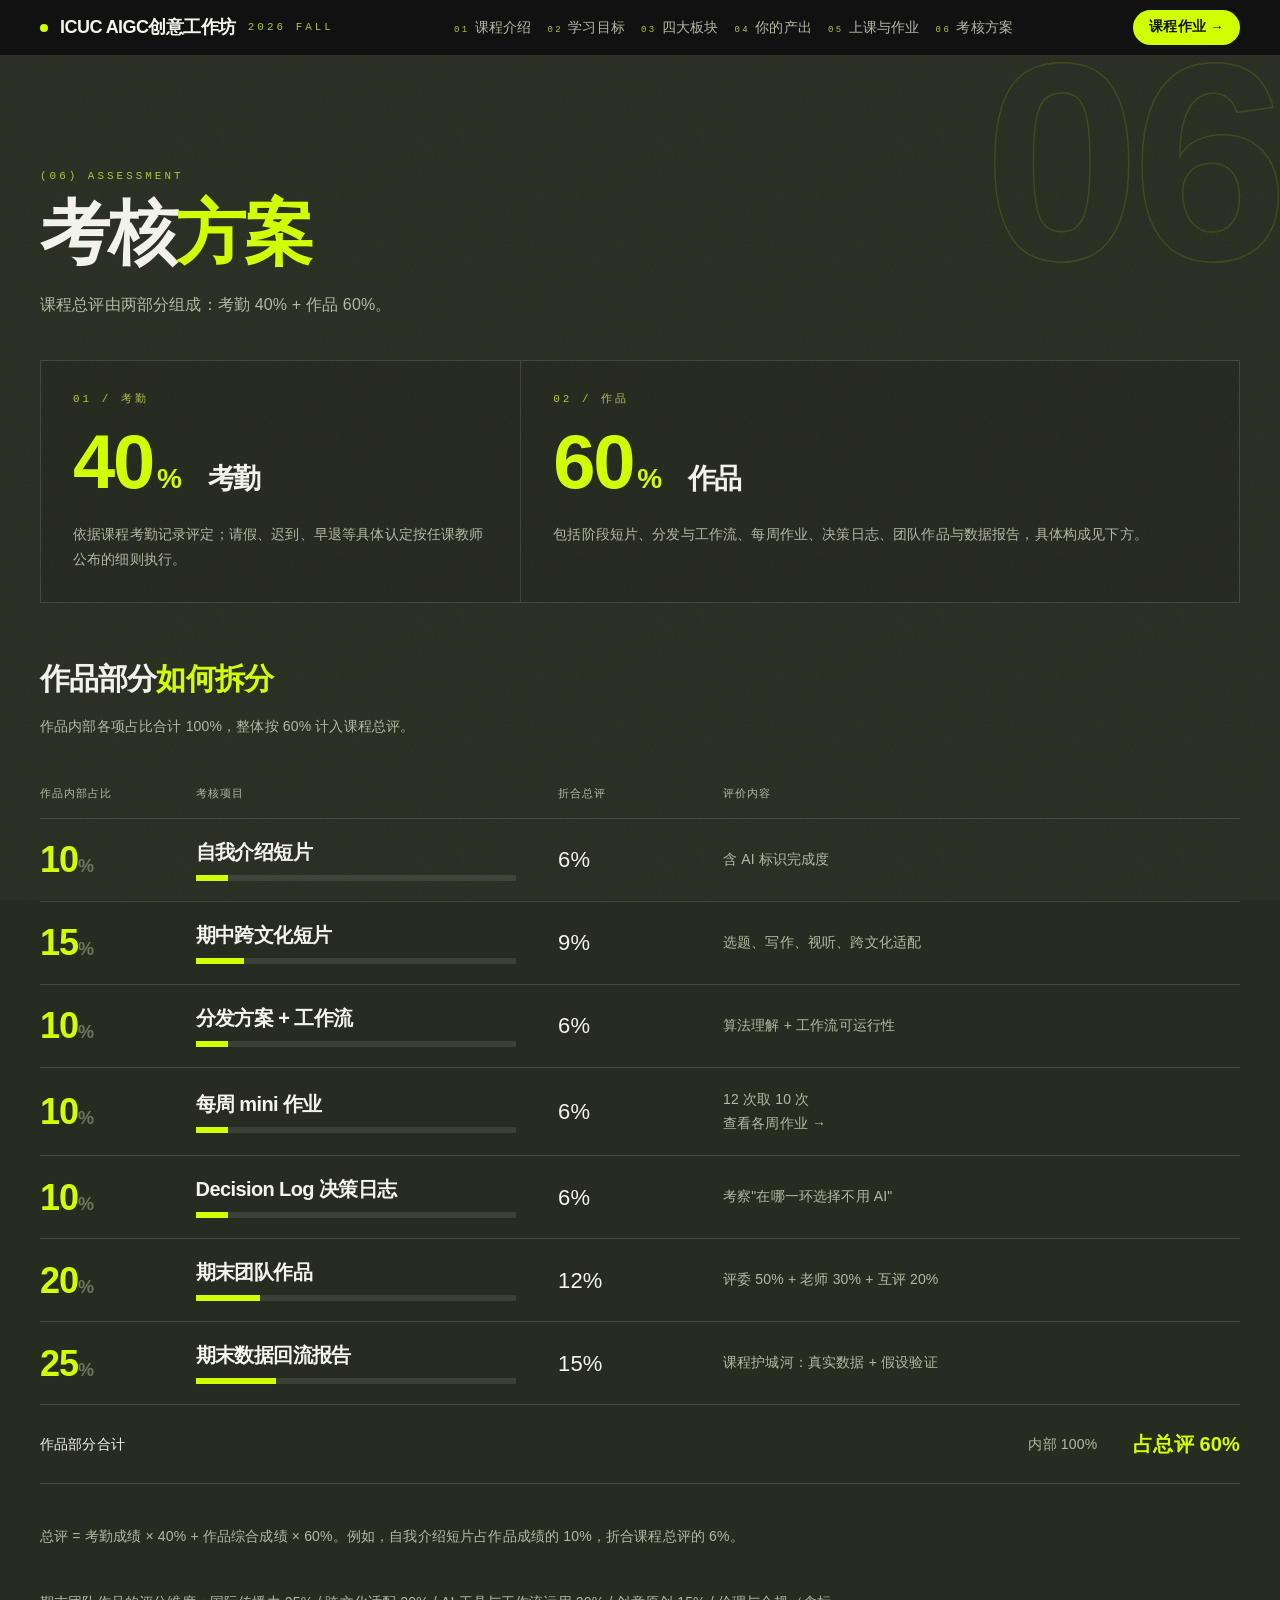
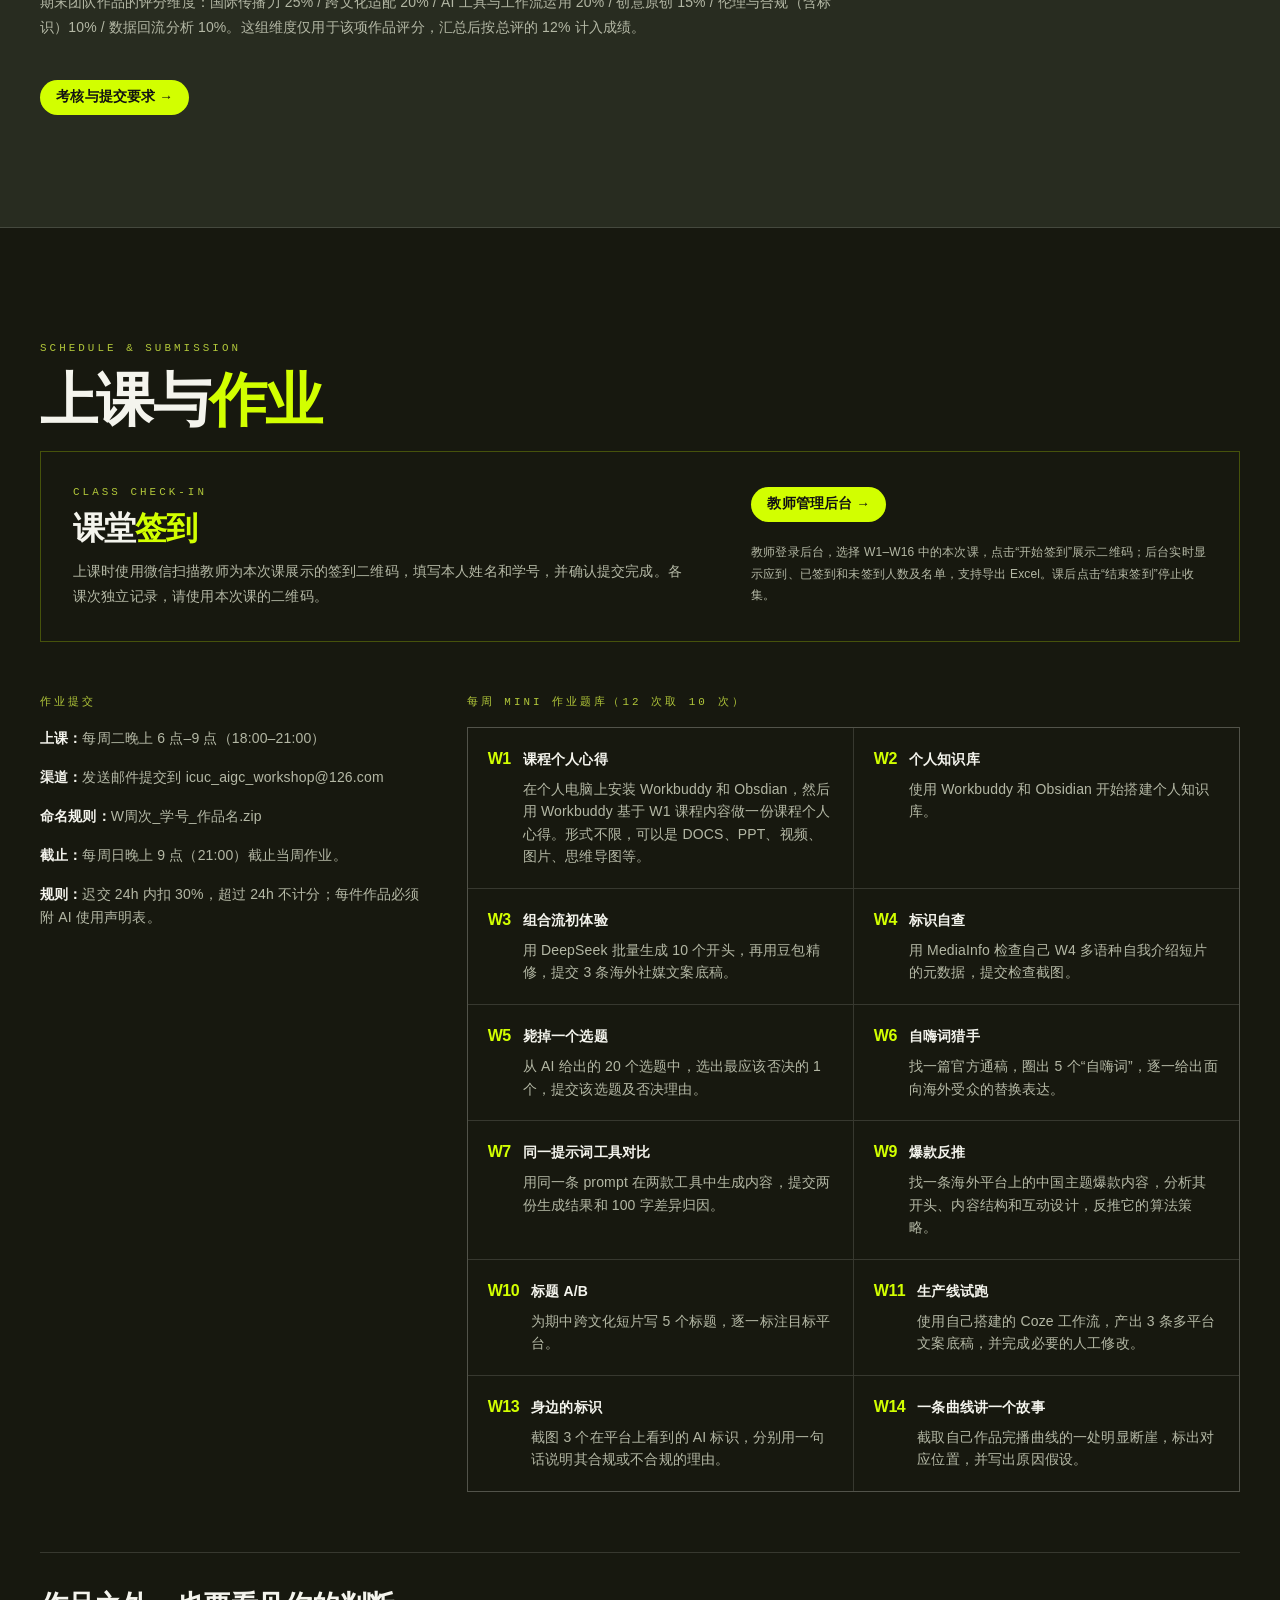
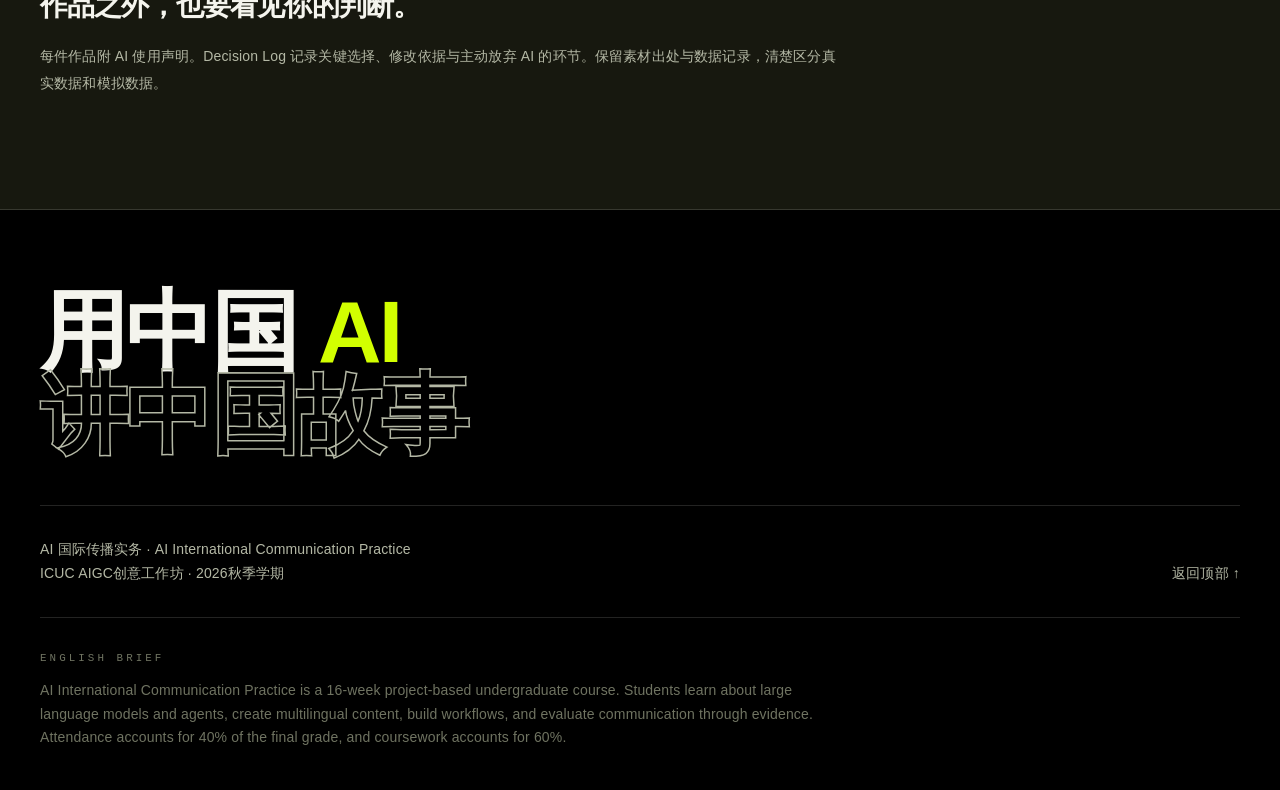
==== commit 2467e5e6: "Switch coursework submission to email with ZIP filename rule" ====
--- a/assessment.html
+++ b/assessment.html
@@ -1 +1 @@
-<!doctype html><html lang="zh-CN"><head><meta charset="utf-8"><meta name="viewport" content="width=device-width,initial-scale=1"><title>考核方案 · AI 国际传播实务</title><meta name="description" content="AI 国际传播实务：认知与素养、内容上传、智能体、分发与算法、理论、效果与综合作品。"><link rel="stylesheet" href="assets/original.css"><link rel="stylesheet" href="assets/original-look.css?v=11"><script src="assets/original-motion.js?v=4" defer></script><noscript><style>.reveal,.mask-line>span{opacity:1!important;transform:none!important}.phase-panel[hidden]{display:block!important}</style></noscript></head><body><a class="skip-link" href="#main">跳到正文</a><div class="scroll-progress" aria-hidden="true"><i></i></div><header class="original-header"><a class="brand-link" href="index.html#top"><span class="dot-live"></span><span class="font-display">ICUC AIGC创意工作坊</span><small class="d-mono">2026 FALL</small></a><nav class="desktop-nav" aria-label="主导航"><a class="u-link" href="index.html#info"><span class="d-mono">01</span>课程介绍</a><a class="u-link" href="index.html#learning-goals"><span class="d-mono">02</span>学习目标</a><a class="u-link" href="index.html#syllabus"><span class="d-mono">03</span>四大板块</a><a class="u-link" href="index.html#your-outputs"><span class="d-mono">04</span>你的产出</a><a class="u-link" href="index.html#assignments"><span class="d-mono">05</span>上课与作业</a><a class="u-link" href="index.html#assessment"><span class="d-mono">06</span>考核方案</a></nav><div class="nav-actions"><a class="btn-lime nav-cta" href="index.html#assignments">课程作业 →</a><button class="menu-trigger" aria-label="打开菜单" aria-expanded="false">☰</button></div></header><dialog class="mobile-menu" aria-label="导航菜单"><div class="dialog-top"><b class="font-display">ICUC AIGC创意工作坊</b><button data-close aria-label="关闭菜单">✕</button></div><nav><a class="u-link" href="index.html#info"><span class="d-mono">01</span>课程介绍</a><a class="u-link" href="index.html#learning-goals"><span class="d-mono">02</span>学习目标</a><a class="u-link" href="index.html#syllabus"><span class="d-mono">03</span>四大板块</a><a class="u-link" href="index.html#your-outputs"><span class="d-mono">04</span>你的产出</a><a class="u-link" href="index.html#assignments"><span class="d-mono">05</span>上课与作业</a><a class="u-link" href="index.html#assessment"><span class="d-mono">06</span>考核方案</a></nav></dialog><main id="main"><div id="top" class="inner-top"></div><section id="assessment" class="original-section olive-section"><div class="ghost-num font-display" aria-hidden="true">06</div><div class="section-front"><div class="d-mono mb-4 reveal">(06) ASSESSMENT</div><h2 class="d-title section-title mb-6 reveal">考核<span style="color:var(--lime)">方案</span></h2><p class="section-desc reveal">课程总评由两部分组成：考勤 40% + 作品 60%。</p><div class="assessment-primary"><article class="reveal"><div class="d-mono mb-4">01 / 考勤</div><div class="primary-score font-display">40<small>%</small><h3>考勤</h3></div><p>依据课程考勤记录评定；请假、迟到、早退等具体认定按任课教师公布的细则执行。</p></article><article class="reveal"><div class="d-mono mb-4">02 / 作品</div><div class="primary-score font-display">60<small>%</small><h3>作品</h3></div><p>包括阶段短片、分发与工作流、每周作业、决策日志、团队作品与数据报告，具体构成见下方。</p></article></div><div class="work-breakdown-heading reveal"><h3 class="d-title">作品部分<span style="color:var(--lime)">如何拆分</span></h3><p>作品内部各项占比合计 100%，整体按 60% 计入课程总评。</p></div><div class="work-table-head"><span>作品内部占比</span><span>考核项目</span><span>折合总评</span><span>评价内容</span></div><div class="assessment-rows work-rows"><div class="assessment-row work-row reveal"><div class="font-display assessment-weight">10<small>%</small></div><div><h4 class="d-title">自我介绍短片</h4><div class="score-track"><div class="bar-fill" style="--bar-w:10%"></div></div></div><div class="total-weight"><span class="mobile-weight-label">折合总评 </span>6%</div><p>含 AI 标识完成度</p></div><div class="assessment-row work-row reveal"><div class="font-display assessment-weight">15<small>%</small></div><div><h4 class="d-title">期中跨文化短片</h4><div class="score-track"><div class="bar-fill" style="--bar-w:15%"></div></div></div><div class="total-weight"><span class="mobile-weight-label">折合总评 </span>9%</div><p>选题、写作、视听、跨文化适配</p></div><div class="assessment-row work-row reveal"><div class="font-display assessment-weight">10<small>%</small></div><div><h4 class="d-title">分发方案 + 工作流</h4><div class="score-track"><div class="bar-fill" style="--bar-w:10%"></div></div></div><div class="total-weight"><span class="mobile-weight-label">折合总评 </span>6%</div><p>算法理解 + 工作流可运行性</p></div><div class="assessment-row work-row reveal"><div class="font-display assessment-weight">10<small>%</small></div><div><h4 class="d-title">每周 mini 作业</h4><div class="score-track"><div class="bar-fill" style="--bar-w:10%"></div></div></div><div class="total-weight"><span class="mobile-weight-label">折合总评 </span>6%</div><p>12 次取 10 次<br><a class="u-link" href="#mini-assignments">查看各周作业 →</a></p></div><div class="assessment-row work-row reveal"><div class="font-display assessment-weight">10<small>%</small></div><div><h4 class="d-title">Decision Log 决策日志</h4><div class="score-track"><div class="bar-fill" style="--bar-w:10%"></div></div></div><div class="total-weight"><span class="mobile-weight-label">折合总评 </span>6%</div><p>考察"在哪一环选择不用 AI"</p></div><div class="assessment-row work-row reveal"><div class="font-display assessment-weight">20<small>%</small></div><div><h4 class="d-title">期末团队作品</h4><div class="score-track"><div class="bar-fill" style="--bar-w:20%"></div></div></div><div class="total-weight"><span class="mobile-weight-label">折合总评 </span>12%</div><p>评委 50% + 老师 30% + 互评 20%</p></div><div class="assessment-row work-row reveal"><div class="font-display assessment-weight">25<small>%</small></div><div><h4 class="d-title">期末数据回流报告</h4><div class="score-track"><div class="bar-fill" style="--bar-w:25%"></div></div></div><div class="total-weight"><span class="mobile-weight-label">折合总评 </span>15%</div><p>课程护城河：真实数据 + 假设验证</p></div></div><div class="work-subtotal reveal"><span>作品部分合计</span><b>内部 100%</b><strong>占总评 60%</strong></div><p class="assessment-footnote reveal">总评 = 考勤成绩 × 40% + 作品综合成绩 × 60%。例如，自我介绍短片占作品成绩的 10%，折合课程总评的 6%。</p><p class="assessment-footnote reveal">期末团队作品的评分维度：国际传播力 25% / 跨文化适配 20% / AI 工具与工作流运用 20% / 创意原创 15% / 伦理与合规（含标识）10% / 数据回流分析 10%。这组维度仅用于该项作品评分，汇总后按总评的 12% 计入成绩。</p><a class="btn-lime mt-10" href="assessment.html">考核与提交要求 →</a></div></section><section class="original-section info-section"><div class="d-mono mb-4 reveal">SCHEDULE & SUBMISSION</div><h2 class="d-title section-title mb-6 reveal">上课与<span style="color:var(--lime)">作业</span></h2><div id="assignments" class="assignment-area"><div class="attendance-entry reveal"><div><div class="d-mono mb-3">CLASS CHECK-IN</div><h3 class="d-title">课堂<span style="color:var(--lime)">签到</span></h3><p>上课时使用微信扫描教师为本次课展示的签到二维码，填写本人姓名和学号，并确认提交完成。各课次独立记录，请使用本次课的二维码。</p></div><div class="attendance-actions"><a class="btn-lime" href="https://icuc-aigc-attendance.akon-mar.chatgpt.site/admin">教师管理后台 →</a><small>教师登录后台，选择 W1–W16 中的本次课，点击“开始签到”展示二维码；后台实时显示应到、已签到和未签到人数及名单，支持导出 Excel。课后点击“结束签到”停止收集。</small></div></div><div class="assignment-rules reveal"><div class="d-mono mb-4">作业提交</div><p><b>上课：</b>每周二晚上 6 点–9 点（18:00–21:00）</p><p><b>渠道：</b>课程工作台（GitHub Classroom）提交，命名规则：W周次_学号_作品名</p><p><b>截止：</b>每周日晚上 9 点（21:00）截止当周作业。</p><p><b>规则：</b>迟交 24h 内扣 30%，超过 24h 不计分；每件作品必须附 AI 使用声明表。</p></div><div id="mini-assignments"><div class="d-mono mb-4 reveal">每周 mini 作业题库（12 次取 10 次）</div><div class="mini-grid"><div class="mini-item reveal"><b class="font-display">W1</b><span><strong>课程个人心得</strong>在个人电脑上安装 Workbuddy 和 Obsdian，然后用 Workbuddy 基于 W1 课程内容做一份课程个人心得。形式不限，可以是 DOCS、PPT、视频、图片、思维导图等。</span></div><div class="mini-item reveal"><b class="font-display">W2</b><span><strong>个人知识库</strong>使用 Workbuddy 和 Obsidian 开始搭建个人知识库。</span></div><div class="mini-item reveal"><b class="font-display">W3</b><span><strong>组合流初体验</strong>用 DeepSeek 批量生成 10 个开头，再用豆包精修，提交 3 条海外社媒文案底稿。</span></div><div class="mini-item reveal"><b class="font-display">W4</b><span><strong>标识自查</strong>用 MediaInfo 检查自己 W4 多语种自我介绍短片的元数据，提交检查截图。</span></div><div class="mini-item reveal"><b class="font-display">W5</b><span><strong>毙掉一个选题</strong>从 AI 给出的 20 个选题中，选出最应该否决的 1 个，提交该选题及否决理由。</span></div><div class="mini-item reveal"><b class="font-display">W6</b><span><strong>自嗨词猎手</strong>找一篇官方通稿，圈出 5 个“自嗨词”，逐一给出面向海外受众的替换表达。</span></div><div class="mini-item reveal"><b class="font-display">W7</b><span><strong>同一提示词工具对比</strong>用同一条 prompt 在两款工具中生成内容，提交两份生成结果和 100 字差异归因。</span></div><div class="mini-item reveal"><b class="font-display">W9</b><span><strong>爆款反推</strong>找一条海外平台上的中国主题爆款内容，分析其开头、内容结构和互动设计，反推它的算法策略。</span></div><div class="mini-item reveal"><b class="font-display">W10</b><span><strong>标题 A/B</strong>为期中跨文化短片写 5 个标题，逐一标注目标平台。</span></div><div class="mini-item reveal"><b class="font-display">W11</b><span><strong>生产线试跑</strong>使用自己搭建的 Coze 工作流，产出 3 条多平台文案底稿，并完成必要的人工修改。</span></div><div class="mini-item reveal"><b class="font-display">W13</b><span><strong>身边的标识</strong>截图 3 个在平台上看到的 AI 标识，分别用一句话说明其合规或不合规的理由。</span></div><div class="mini-item reveal"><b class="font-display">W14</b><span><strong>一条曲线讲一个故事</strong>截取自己作品完播曲线的一处明显断崖，标出对应位置，并写出原因假设。</span></div></div></div></div><div class="process-note"><h2 class="d-title">作品之外，也要看见你的判断。</h2><p>每件作品附 AI 使用声明。Decision Log 记录关键选择、修改依据与主动放弃 AI 的环节。保留素材出处与数据记录，清楚区分真实数据和模拟数据。</p></div></section></main><footer class="original-footer"><div class="font-display footer-title">用中国 <span style="color:var(--lime)">AI</span><span class="outline block">讲中国故事</span></div><div class="footer-meta"><p>AI 国际传播实务 · AI International Communication Practice<br>ICUC AIGC创意工作坊 · 2026秋季学期</p><a class="u-link" href="#top">返回顶部 ↑</a></div><div class="footer-brief"><div class="d-mono-dim mb-3">ENGLISH BRIEF</div><p>AI International Communication Practice is a 16-week project-based undergraduate course. Students learn about large language models and agents, create multilingual content, build workflows, and evaluate communication through evidence. Attendance accounts for 40% of the final grade, and coursework accounts for 60%.</p></div></footer></body></html>+<!doctype html><html lang="zh-CN"><head><meta charset="utf-8"><meta name="viewport" content="width=device-width,initial-scale=1"><title>考核方案 · AI 国际传播实务</title><meta name="description" content="AI 国际传播实务：认知与素养、内容上传、智能体、分发与算法、理论、效果与综合作品。"><link rel="stylesheet" href="assets/original.css"><link rel="stylesheet" href="assets/original-look.css?v=11"><script src="assets/original-motion.js?v=4" defer></script><noscript><style>.reveal,.mask-line>span{opacity:1!important;transform:none!important}.phase-panel[hidden]{display:block!important}</style></noscript></head><body><a class="skip-link" href="#main">跳到正文</a><div class="scroll-progress" aria-hidden="true"><i></i></div><header class="original-header"><a class="brand-link" href="index.html#top"><span class="dot-live"></span><span class="font-display">ICUC AIGC创意工作坊</span><small class="d-mono">2026 FALL</small></a><nav class="desktop-nav" aria-label="主导航"><a class="u-link" href="index.html#info"><span class="d-mono">01</span>课程介绍</a><a class="u-link" href="index.html#learning-goals"><span class="d-mono">02</span>学习目标</a><a class="u-link" href="index.html#syllabus"><span class="d-mono">03</span>四大板块</a><a class="u-link" href="index.html#your-outputs"><span class="d-mono">04</span>你的产出</a><a class="u-link" href="index.html#assignments"><span class="d-mono">05</span>上课与作业</a><a class="u-link" href="index.html#assessment"><span class="d-mono">06</span>考核方案</a></nav><div class="nav-actions"><a class="btn-lime nav-cta" href="index.html#assignments">课程作业 →</a><button class="menu-trigger" aria-label="打开菜单" aria-expanded="false">☰</button></div></header><dialog class="mobile-menu" aria-label="导航菜单"><div class="dialog-top"><b class="font-display">ICUC AIGC创意工作坊</b><button data-close aria-label="关闭菜单">✕</button></div><nav><a class="u-link" href="index.html#info"><span class="d-mono">01</span>课程介绍</a><a class="u-link" href="index.html#learning-goals"><span class="d-mono">02</span>学习目标</a><a class="u-link" href="index.html#syllabus"><span class="d-mono">03</span>四大板块</a><a class="u-link" href="index.html#your-outputs"><span class="d-mono">04</span>你的产出</a><a class="u-link" href="index.html#assignments"><span class="d-mono">05</span>上课与作业</a><a class="u-link" href="index.html#assessment"><span class="d-mono">06</span>考核方案</a></nav></dialog><main id="main"><div id="top" class="inner-top"></div><section id="assessment" class="original-section olive-section"><div class="ghost-num font-display" aria-hidden="true">06</div><div class="section-front"><div class="d-mono mb-4 reveal">(06) ASSESSMENT</div><h2 class="d-title section-title mb-6 reveal">考核<span style="color:var(--lime)">方案</span></h2><p class="section-desc reveal">课程总评由两部分组成：考勤 40% + 作品 60%。</p><div class="assessment-primary"><article class="reveal"><div class="d-mono mb-4">01 / 考勤</div><div class="primary-score font-display">40<small>%</small><h3>考勤</h3></div><p>依据课程考勤记录评定；请假、迟到、早退等具体认定按任课教师公布的细则执行。</p></article><article class="reveal"><div class="d-mono mb-4">02 / 作品</div><div class="primary-score font-display">60<small>%</small><h3>作品</h3></div><p>包括阶段短片、分发与工作流、每周作业、决策日志、团队作品与数据报告，具体构成见下方。</p></article></div><div class="work-breakdown-heading reveal"><h3 class="d-title">作品部分<span style="color:var(--lime)">如何拆分</span></h3><p>作品内部各项占比合计 100%，整体按 60% 计入课程总评。</p></div><div class="work-table-head"><span>作品内部占比</span><span>考核项目</span><span>折合总评</span><span>评价内容</span></div><div class="assessment-rows work-rows"><div class="assessment-row work-row reveal"><div class="font-display assessment-weight">10<small>%</small></div><div><h4 class="d-title">自我介绍短片</h4><div class="score-track"><div class="bar-fill" style="--bar-w:10%"></div></div></div><div class="total-weight"><span class="mobile-weight-label">折合总评 </span>6%</div><p>含 AI 标识完成度</p></div><div class="assessment-row work-row reveal"><div class="font-display assessment-weight">15<small>%</small></div><div><h4 class="d-title">期中跨文化短片</h4><div class="score-track"><div class="bar-fill" style="--bar-w:15%"></div></div></div><div class="total-weight"><span class="mobile-weight-label">折合总评 </span>9%</div><p>选题、写作、视听、跨文化适配</p></div><div class="assessment-row work-row reveal"><div class="font-display assessment-weight">10<small>%</small></div><div><h4 class="d-title">分发方案 + 工作流</h4><div class="score-track"><div class="bar-fill" style="--bar-w:10%"></div></div></div><div class="total-weight"><span class="mobile-weight-label">折合总评 </span>6%</div><p>算法理解 + 工作流可运行性</p></div><div class="assessment-row work-row reveal"><div class="font-display assessment-weight">10<small>%</small></div><div><h4 class="d-title">每周 mini 作业</h4><div class="score-track"><div class="bar-fill" style="--bar-w:10%"></div></div></div><div class="total-weight"><span class="mobile-weight-label">折合总评 </span>6%</div><p>12 次取 10 次<br><a class="u-link" href="#mini-assignments">查看各周作业 →</a></p></div><div class="assessment-row work-row reveal"><div class="font-display assessment-weight">10<small>%</small></div><div><h4 class="d-title">Decision Log 决策日志</h4><div class="score-track"><div class="bar-fill" style="--bar-w:10%"></div></div></div><div class="total-weight"><span class="mobile-weight-label">折合总评 </span>6%</div><p>考察"在哪一环选择不用 AI"</p></div><div class="assessment-row work-row reveal"><div class="font-display assessment-weight">20<small>%</small></div><div><h4 class="d-title">期末团队作品</h4><div class="score-track"><div class="bar-fill" style="--bar-w:20%"></div></div></div><div class="total-weight"><span class="mobile-weight-label">折合总评 </span>12%</div><p>评委 50% + 老师 30% + 互评 20%</p></div><div class="assessment-row work-row reveal"><div class="font-display assessment-weight">25<small>%</small></div><div><h4 class="d-title">期末数据回流报告</h4><div class="score-track"><div class="bar-fill" style="--bar-w:25%"></div></div></div><div class="total-weight"><span class="mobile-weight-label">折合总评 </span>15%</div><p>课程护城河：真实数据 + 假设验证</p></div></div><div class="work-subtotal reveal"><span>作品部分合计</span><b>内部 100%</b><strong>占总评 60%</strong></div><p class="assessment-footnote reveal">总评 = 考勤成绩 × 40% + 作品综合成绩 × 60%。例如，自我介绍短片占作品成绩的 10%，折合课程总评的 6%。</p><p class="assessment-footnote reveal">期末团队作品的评分维度：国际传播力 25% / 跨文化适配 20% / AI 工具与工作流运用 20% / 创意原创 15% / 伦理与合规（含标识）10% / 数据回流分析 10%。这组维度仅用于该项作品评分，汇总后按总评的 12% 计入成绩。</p><a class="btn-lime mt-10" href="assessment.html">考核与提交要求 →</a></div></section><section class="original-section info-section"><div class="d-mono mb-4 reveal">SCHEDULE & SUBMISSION</div><h2 class="d-title section-title mb-6 reveal">上课与<span style="color:var(--lime)">作业</span></h2><div id="assignments" class="assignment-area"><div class="attendance-entry reveal"><div><div class="d-mono mb-3">CLASS CHECK-IN</div><h3 class="d-title">课堂<span style="color:var(--lime)">签到</span></h3><p>上课时使用微信扫描教师为本次课展示的签到二维码，填写本人姓名和学号，并确认提交完成。各课次独立记录，请使用本次课的二维码。</p></div><div class="attendance-actions"><a class="btn-lime" href="https://icuc-aigc-attendance.akon-mar.chatgpt.site/admin">教师管理后台 →</a><small>教师登录后台，选择 W1–W16 中的本次课，点击“开始签到”展示二维码；后台实时显示应到、已签到和未签到人数及名单，支持导出 Excel。课后点击“结束签到”停止收集。</small></div></div><div class="assignment-rules reveal"><div class="d-mono mb-4">作业提交</div><p><b>上课：</b>每周二晚上 6 点–9 点（18:00–21:00）</p><p><b>渠道：</b>发送邮件提交到 <a href="mailto:icuc_aigc_workshop@126.com">icuc_aigc_workshop@126.com</a></p><p><b>命名规则：</b>W周次_学号_作品名.zip</p><p><b>截止：</b>每周日晚上 9 点（21:00）截止当周作业。</p><p><b>规则：</b>迟交 24h 内扣 30%，超过 24h 不计分；每件作品必须附 AI 使用声明表。</p></div><div id="mini-assignments"><div class="d-mono mb-4 reveal">每周 mini 作业题库（12 次取 10 次）</div><div class="mini-grid"><div class="mini-item reveal"><b class="font-display">W1</b><span><strong>课程个人心得</strong>在个人电脑上安装 Workbuddy 和 Obsdian，然后用 Workbuddy 基于 W1 课程内容做一份课程个人心得。形式不限，可以是 DOCS、PPT、视频、图片、思维导图等。</span></div><div class="mini-item reveal"><b class="font-display">W2</b><span><strong>个人知识库</strong>使用 Workbuddy 和 Obsidian 开始搭建个人知识库。</span></div><div class="mini-item reveal"><b class="font-display">W3</b><span><strong>组合流初体验</strong>用 DeepSeek 批量生成 10 个开头，再用豆包精修，提交 3 条海外社媒文案底稿。</span></div><div class="mini-item reveal"><b class="font-display">W4</b><span><strong>标识自查</strong>用 MediaInfo 检查自己 W4 多语种自我介绍短片的元数据，提交检查截图。</span></div><div class="mini-item reveal"><b class="font-display">W5</b><span><strong>毙掉一个选题</strong>从 AI 给出的 20 个选题中，选出最应该否决的 1 个，提交该选题及否决理由。</span></div><div class="mini-item reveal"><b class="font-display">W6</b><span><strong>自嗨词猎手</strong>找一篇官方通稿，圈出 5 个“自嗨词”，逐一给出面向海外受众的替换表达。</span></div><div class="mini-item reveal"><b class="font-display">W7</b><span><strong>同一提示词工具对比</strong>用同一条 prompt 在两款工具中生成内容，提交两份生成结果和 100 字差异归因。</span></div><div class="mini-item reveal"><b class="font-display">W9</b><span><strong>爆款反推</strong>找一条海外平台上的中国主题爆款内容，分析其开头、内容结构和互动设计，反推它的算法策略。</span></div><div class="mini-item reveal"><b class="font-display">W10</b><span><strong>标题 A/B</strong>为期中跨文化短片写 5 个标题，逐一标注目标平台。</span></div><div class="mini-item reveal"><b class="font-display">W11</b><span><strong>生产线试跑</strong>使用自己搭建的 Coze 工作流，产出 3 条多平台文案底稿，并完成必要的人工修改。</span></div><div class="mini-item reveal"><b class="font-display">W13</b><span><strong>身边的标识</strong>截图 3 个在平台上看到的 AI 标识，分别用一句话说明其合规或不合规的理由。</span></div><div class="mini-item reveal"><b class="font-display">W14</b><span><strong>一条曲线讲一个故事</strong>截取自己作品完播曲线的一处明显断崖，标出对应位置，并写出原因假设。</span></div></div></div></div><div class="process-note"><h2 class="d-title">作品之外，也要看见你的判断。</h2><p>每件作品附 AI 使用声明。Decision Log 记录关键选择、修改依据与主动放弃 AI 的环节。保留素材出处与数据记录，清楚区分真实数据和模拟数据。</p></div></section></main><footer class="original-footer"><div class="font-display footer-title">用中国 <span style="color:var(--lime)">AI</span><span class="outline block">讲中国故事</span></div><div class="footer-meta"><p>AI 国际传播实务 · AI International Communication Practice<br>ICUC AIGC创意工作坊 · 2026秋季学期</p><a class="u-link" href="#top">返回顶部 ↑</a></div><div class="footer-brief"><div class="d-mono-dim mb-3">ENGLISH BRIEF</div><p>AI International Communication Practice is a 16-week project-based undergraduate course. Students learn about large language models and agents, create multilingual content, build workflows, and evaluate communication through evidence. Attendance accounts for 40% of the final grade, and coursework accounts for 60%.</p></div></footer></body></html>
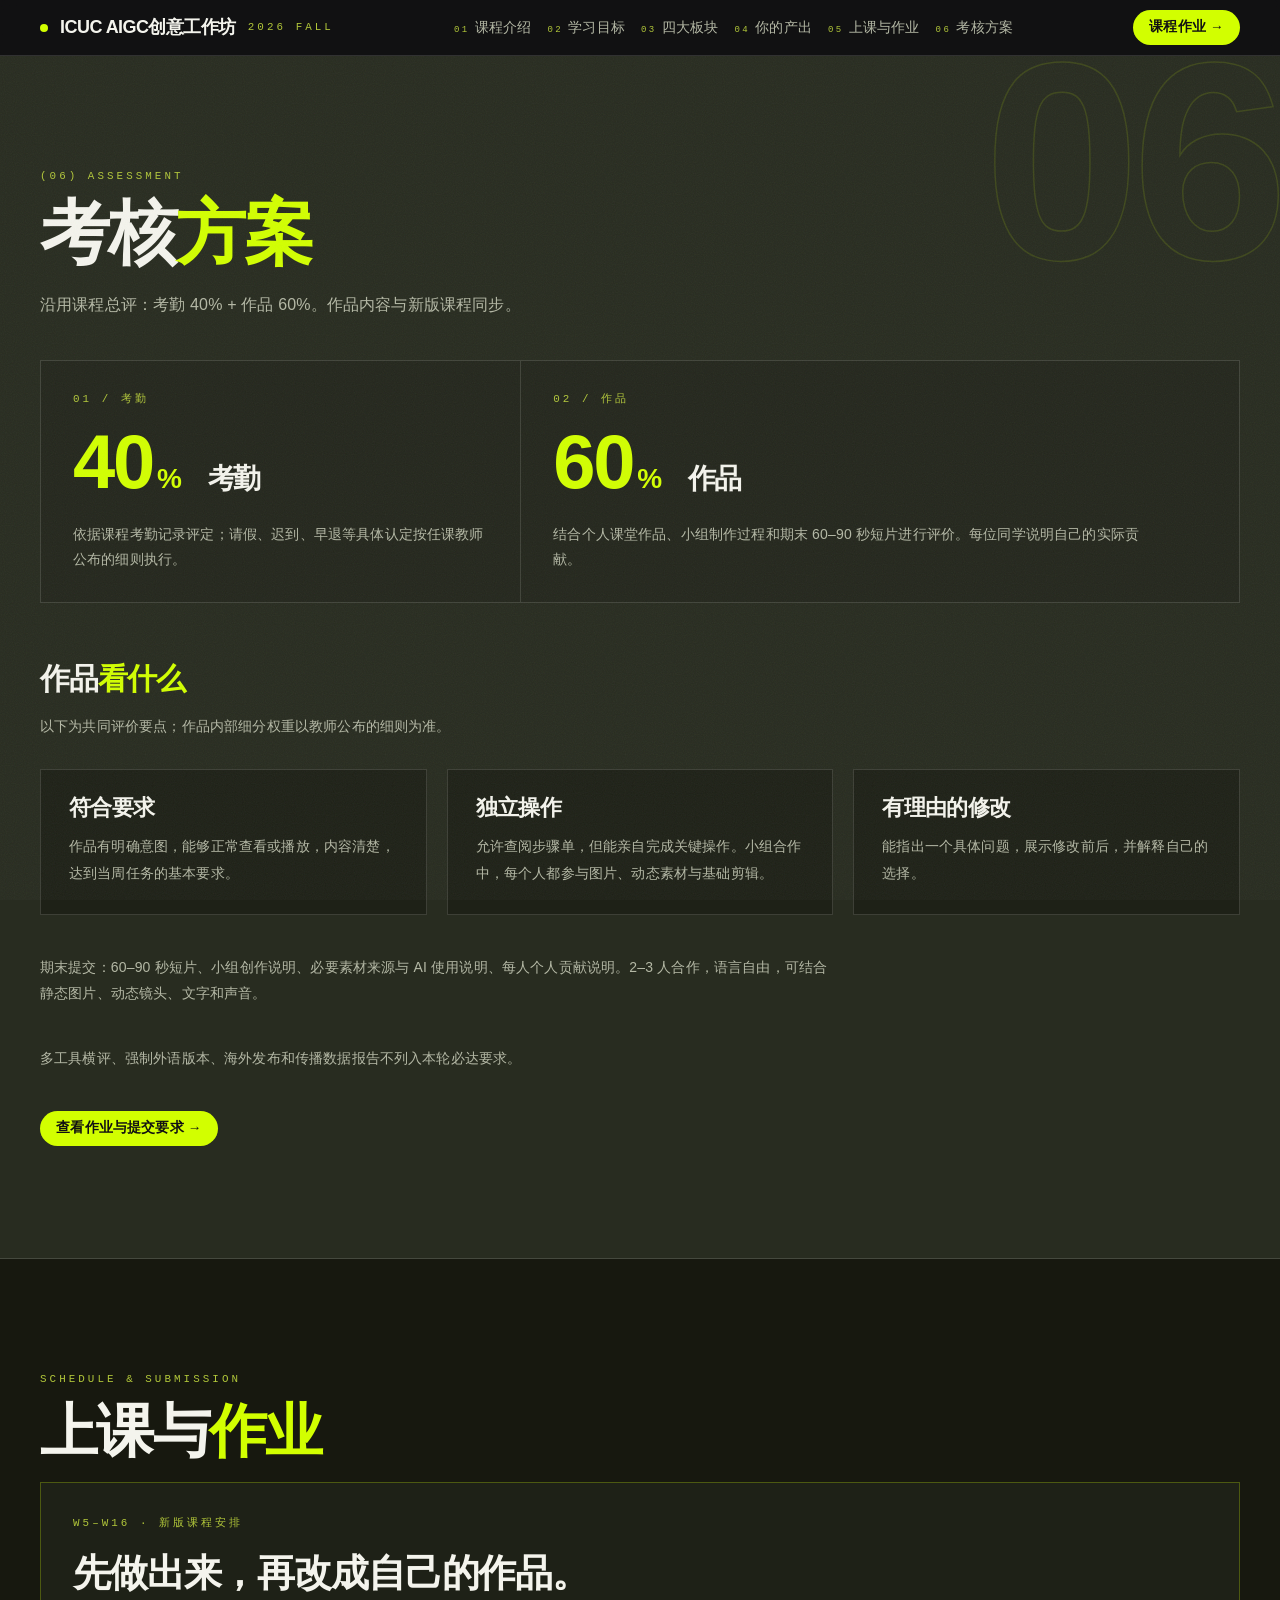
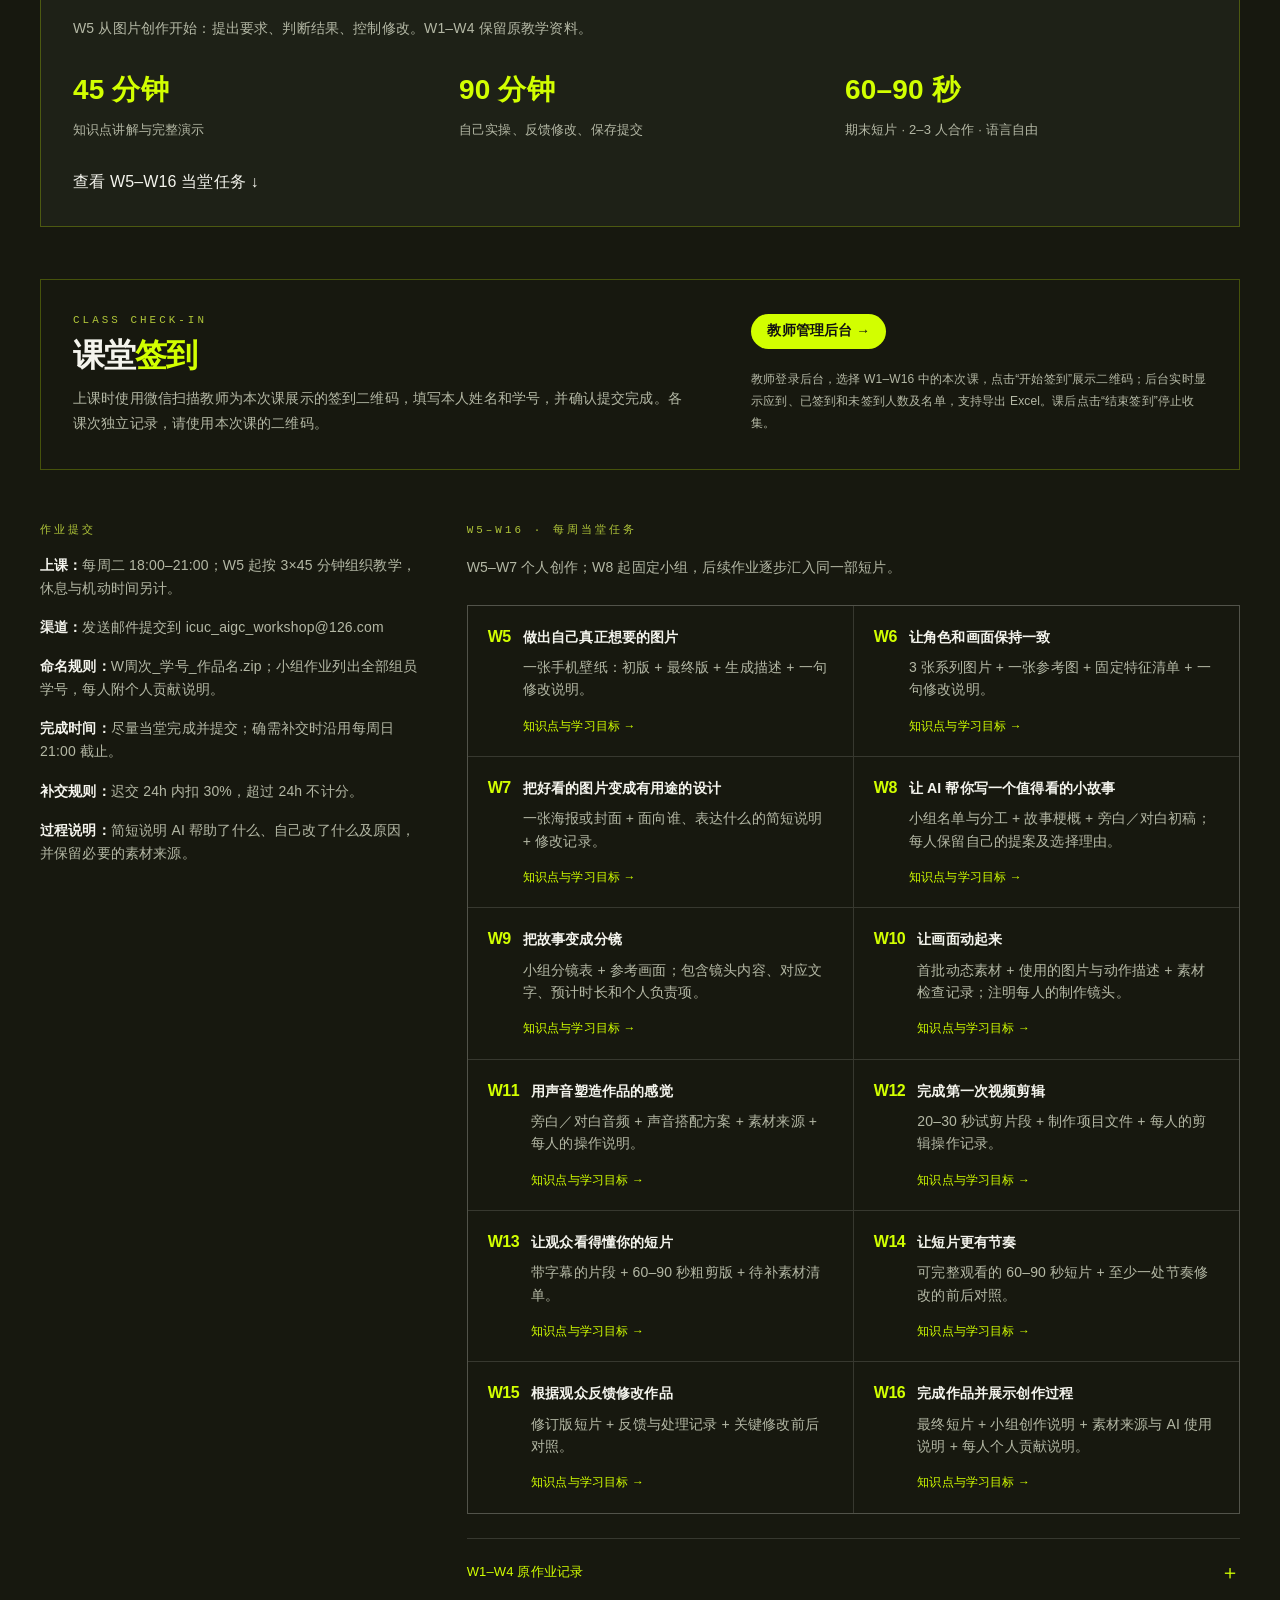
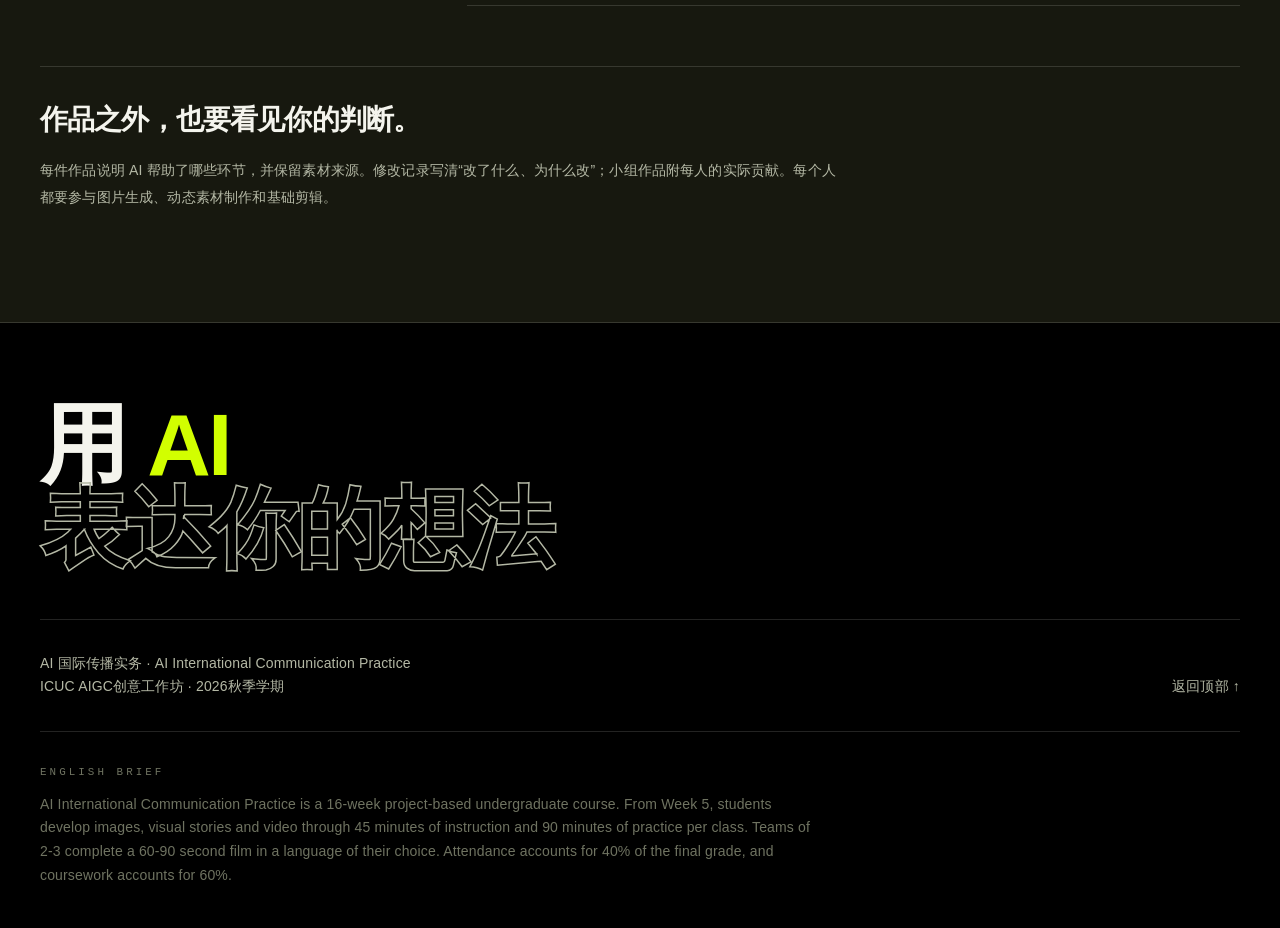
==== commit b8cc9911: "Revise W5-W16 for image creation and a 60-90 second team film" ====
--- a/assessment.html
+++ b/assessment.html
@@ -1 +1 @@
-<!doctype html><html lang="zh-CN"><head><meta charset="utf-8"><meta name="viewport" content="width=device-width,initial-scale=1"><title>考核方案 · AI 国际传播实务</title><meta name="description" content="AI 国际传播实务：认知与素养、内容上传、智能体、分发与算法、理论、效果与综合作品。"><link rel="stylesheet" href="assets/original.css"><link rel="stylesheet" href="assets/original-look.css?v=11"><script src="assets/original-motion.js?v=4" defer></script><noscript><style>.reveal,.mask-line>span{opacity:1!important;transform:none!important}.phase-panel[hidden]{display:block!important}</style></noscript></head><body><a class="skip-link" href="#main">跳到正文</a><div class="scroll-progress" aria-hidden="true"><i></i></div><header class="original-header"><a class="brand-link" href="index.html#top"><span class="dot-live"></span><span class="font-display">ICUC AIGC创意工作坊</span><small class="d-mono">2026 FALL</small></a><nav class="desktop-nav" aria-label="主导航"><a class="u-link" href="index.html#info"><span class="d-mono">01</span>课程介绍</a><a class="u-link" href="index.html#learning-goals"><span class="d-mono">02</span>学习目标</a><a class="u-link" href="index.html#syllabus"><span class="d-mono">03</span>四大板块</a><a class="u-link" href="index.html#your-outputs"><span class="d-mono">04</span>你的产出</a><a class="u-link" href="index.html#assignments"><span class="d-mono">05</span>上课与作业</a><a class="u-link" href="index.html#assessment"><span class="d-mono">06</span>考核方案</a></nav><div class="nav-actions"><a class="btn-lime nav-cta" href="index.html#assignments">课程作业 →</a><button class="menu-trigger" aria-label="打开菜单" aria-expanded="false">☰</button></div></header><dialog class="mobile-menu" aria-label="导航菜单"><div class="dialog-top"><b class="font-display">ICUC AIGC创意工作坊</b><button data-close aria-label="关闭菜单">✕</button></div><nav><a class="u-link" href="index.html#info"><span class="d-mono">01</span>课程介绍</a><a class="u-link" href="index.html#learning-goals"><span class="d-mono">02</span>学习目标</a><a class="u-link" href="index.html#syllabus"><span class="d-mono">03</span>四大板块</a><a class="u-link" href="index.html#your-outputs"><span class="d-mono">04</span>你的产出</a><a class="u-link" href="index.html#assignments"><span class="d-mono">05</span>上课与作业</a><a class="u-link" href="index.html#assessment"><span class="d-mono">06</span>考核方案</a></nav></dialog><main id="main"><div id="top" class="inner-top"></div><section id="assessment" class="original-section olive-section"><div class="ghost-num font-display" aria-hidden="true">06</div><div class="section-front"><div class="d-mono mb-4 reveal">(06) ASSESSMENT</div><h2 class="d-title section-title mb-6 reveal">考核<span style="color:var(--lime)">方案</span></h2><p class="section-desc reveal">课程总评由两部分组成：考勤 40% + 作品 60%。</p><div class="assessment-primary"><article class="reveal"><div class="d-mono mb-4">01 / 考勤</div><div class="primary-score font-display">40<small>%</small><h3>考勤</h3></div><p>依据课程考勤记录评定；请假、迟到、早退等具体认定按任课教师公布的细则执行。</p></article><article class="reveal"><div class="d-mono mb-4">02 / 作品</div><div class="primary-score font-display">60<small>%</small><h3>作品</h3></div><p>包括阶段短片、分发与工作流、每周作业、决策日志、团队作品与数据报告，具体构成见下方。</p></article></div><div class="work-breakdown-heading reveal"><h3 class="d-title">作品部分<span style="color:var(--lime)">如何拆分</span></h3><p>作品内部各项占比合计 100%，整体按 60% 计入课程总评。</p></div><div class="work-table-head"><span>作品内部占比</span><span>考核项目</span><span>折合总评</span><span>评价内容</span></div><div class="assessment-rows work-rows"><div class="assessment-row work-row reveal"><div class="font-display assessment-weight">10<small>%</small></div><div><h4 class="d-title">自我介绍短片</h4><div class="score-track"><div class="bar-fill" style="--bar-w:10%"></div></div></div><div class="total-weight"><span class="mobile-weight-label">折合总评 </span>6%</div><p>含 AI 标识完成度</p></div><div class="assessment-row work-row reveal"><div class="font-display assessment-weight">15<small>%</small></div><div><h4 class="d-title">期中跨文化短片</h4><div class="score-track"><div class="bar-fill" style="--bar-w:15%"></div></div></div><div class="total-weight"><span class="mobile-weight-label">折合总评 </span>9%</div><p>选题、写作、视听、跨文化适配</p></div><div class="assessment-row work-row reveal"><div class="font-display assessment-weight">10<small>%</small></div><div><h4 class="d-title">分发方案 + 工作流</h4><div class="score-track"><div class="bar-fill" style="--bar-w:10%"></div></div></div><div class="total-weight"><span class="mobile-weight-label">折合总评 </span>6%</div><p>算法理解 + 工作流可运行性</p></div><div class="assessment-row work-row reveal"><div class="font-display assessment-weight">10<small>%</small></div><div><h4 class="d-title">每周 mini 作业</h4><div class="score-track"><div class="bar-fill" style="--bar-w:10%"></div></div></div><div class="total-weight"><span class="mobile-weight-label">折合总评 </span>6%</div><p>12 次取 10 次<br><a class="u-link" href="#mini-assignments">查看各周作业 →</a></p></div><div class="assessment-row work-row reveal"><div class="font-display assessment-weight">10<small>%</small></div><div><h4 class="d-title">Decision Log 决策日志</h4><div class="score-track"><div class="bar-fill" style="--bar-w:10%"></div></div></div><div class="total-weight"><span class="mobile-weight-label">折合总评 </span>6%</div><p>考察"在哪一环选择不用 AI"</p></div><div class="assessment-row work-row reveal"><div class="font-display assessment-weight">20<small>%</small></div><div><h4 class="d-title">期末团队作品</h4><div class="score-track"><div class="bar-fill" style="--bar-w:20%"></div></div></div><div class="total-weight"><span class="mobile-weight-label">折合总评 </span>12%</div><p>评委 50% + 老师 30% + 互评 20%</p></div><div class="assessment-row work-row reveal"><div class="font-display assessment-weight">25<small>%</small></div><div><h4 class="d-title">期末数据回流报告</h4><div class="score-track"><div class="bar-fill" style="--bar-w:25%"></div></div></div><div class="total-weight"><span class="mobile-weight-label">折合总评 </span>15%</div><p>课程护城河：真实数据 + 假设验证</p></div></div><div class="work-subtotal reveal"><span>作品部分合计</span><b>内部 100%</b><strong>占总评 60%</strong></div><p class="assessment-footnote reveal">总评 = 考勤成绩 × 40% + 作品综合成绩 × 60%。例如，自我介绍短片占作品成绩的 10%，折合课程总评的 6%。</p><p class="assessment-footnote reveal">期末团队作品的评分维度：国际传播力 25% / 跨文化适配 20% / AI 工具与工作流运用 20% / 创意原创 15% / 伦理与合规（含标识）10% / 数据回流分析 10%。这组维度仅用于该项作品评分，汇总后按总评的 12% 计入成绩。</p><a class="btn-lime mt-10" href="assessment.html">考核与提交要求 →</a></div></section><section class="original-section info-section"><div class="d-mono mb-4 reveal">SCHEDULE & SUBMISSION</div><h2 class="d-title section-title mb-6 reveal">上课与<span style="color:var(--lime)">作业</span></h2><div id="assignments" class="assignment-area"><div class="attendance-entry reveal"><div><div class="d-mono mb-3">CLASS CHECK-IN</div><h3 class="d-title">课堂<span style="color:var(--lime)">签到</span></h3><p>上课时使用微信扫描教师为本次课展示的签到二维码，填写本人姓名和学号，并确认提交完成。各课次独立记录，请使用本次课的二维码。</p></div><div class="attendance-actions"><a class="btn-lime" href="https://icuc-aigc-attendance.akon-mar.chatgpt.site/admin">教师管理后台 →</a><small>教师登录后台，选择 W1–W16 中的本次课，点击“开始签到”展示二维码；后台实时显示应到、已签到和未签到人数及名单，支持导出 Excel。课后点击“结束签到”停止收集。</small></div></div><div class="assignment-rules reveal"><div class="d-mono mb-4">作业提交</div><p><b>上课：</b>每周二晚上 6 点–9 点（18:00–21:00）</p><p><b>渠道：</b>发送邮件提交到 <a href="mailto:icuc_aigc_workshop@126.com">icuc_aigc_workshop@126.com</a></p><p><b>命名规则：</b>W周次_学号_作品名.zip</p><p><b>截止：</b>每周日晚上 9 点（21:00）截止当周作业。</p><p><b>规则：</b>迟交 24h 内扣 30%，超过 24h 不计分；每件作品必须附 AI 使用声明表。</p></div><div id="mini-assignments"><div class="d-mono mb-4 reveal">每周 mini 作业题库（12 次取 10 次）</div><div class="mini-grid"><div class="mini-item reveal"><b class="font-display">W1</b><span><strong>课程个人心得</strong>在个人电脑上安装 Workbuddy 和 Obsdian，然后用 Workbuddy 基于 W1 课程内容做一份课程个人心得。形式不限，可以是 DOCS、PPT、视频、图片、思维导图等。</span></div><div class="mini-item reveal"><b class="font-display">W2</b><span><strong>个人知识库</strong>使用 Workbuddy 和 Obsidian 开始搭建个人知识库。</span></div><div class="mini-item reveal"><b class="font-display">W3</b><span><strong>组合流初体验</strong>用 DeepSeek 批量生成 10 个开头，再用豆包精修，提交 3 条海外社媒文案底稿。</span></div><div class="mini-item reveal"><b class="font-display">W4</b><span><strong>标识自查</strong>用 MediaInfo 检查自己 W4 多语种自我介绍短片的元数据，提交检查截图。</span></div><div class="mini-item reveal"><b class="font-display">W5</b><span><strong>毙掉一个选题</strong>从 AI 给出的 20 个选题中，选出最应该否决的 1 个，提交该选题及否决理由。</span></div><div class="mini-item reveal"><b class="font-display">W6</b><span><strong>自嗨词猎手</strong>找一篇官方通稿，圈出 5 个“自嗨词”，逐一给出面向海外受众的替换表达。</span></div><div class="mini-item reveal"><b class="font-display">W7</b><span><strong>同一提示词工具对比</strong>用同一条 prompt 在两款工具中生成内容，提交两份生成结果和 100 字差异归因。</span></div><div class="mini-item reveal"><b class="font-display">W9</b><span><strong>爆款反推</strong>找一条海外平台上的中国主题爆款内容，分析其开头、内容结构和互动设计，反推它的算法策略。</span></div><div class="mini-item reveal"><b class="font-display">W10</b><span><strong>标题 A/B</strong>为期中跨文化短片写 5 个标题，逐一标注目标平台。</span></div><div class="mini-item reveal"><b class="font-display">W11</b><span><strong>生产线试跑</strong>使用自己搭建的 Coze 工作流，产出 3 条多平台文案底稿，并完成必要的人工修改。</span></div><div class="mini-item reveal"><b class="font-display">W13</b><span><strong>身边的标识</strong>截图 3 个在平台上看到的 AI 标识，分别用一句话说明其合规或不合规的理由。</span></div><div class="mini-item reveal"><b class="font-display">W14</b><span><strong>一条曲线讲一个故事</strong>截取自己作品完播曲线的一处明显断崖，标出对应位置，并写出原因假设。</span></div></div></div></div><div class="process-note"><h2 class="d-title">作品之外，也要看见你的判断。</h2><p>每件作品附 AI 使用声明。Decision Log 记录关键选择、修改依据与主动放弃 AI 的环节。保留素材出处与数据记录，清楚区分真实数据和模拟数据。</p></div></section></main><footer class="original-footer"><div class="font-display footer-title">用中国 <span style="color:var(--lime)">AI</span><span class="outline block">讲中国故事</span></div><div class="footer-meta"><p>AI 国际传播实务 · AI International Communication Practice<br>ICUC AIGC创意工作坊 · 2026秋季学期</p><a class="u-link" href="#top">返回顶部 ↑</a></div><div class="footer-brief"><div class="d-mono-dim mb-3">ENGLISH BRIEF</div><p>AI International Communication Practice is a 16-week project-based undergraduate course. Students learn about large language models and agents, create multilingual content, build workflows, and evaluate communication through evidence. Attendance accounts for 40% of the final grade, and coursework accounts for 60%.</p></div></footer></body></html>+<!doctype html><html lang="zh-CN"><head><meta charset="utf-8"><meta name="viewport" content="width=device-width,initial-scale=1"><title>考核方案 · AI 国际传播实务</title><meta name="description" content="AI 创意表达与短片制作：W5 起每周 45 分钟讲解演示、90 分钟实操，期末完成 60–90 秒小组短片。"><link rel="stylesheet" href="assets/original.css"><link rel="stylesheet" href="assets/original-look.css?v=curriculum-20261108"><script src="assets/original-motion.js?v=4" defer></script><noscript><style>.reveal,.mask-line>span{opacity:1!important;transform:none!important}.phase-panel[hidden]{display:block!important}</style></noscript></head><body><a class="skip-link" href="#main">跳到正文</a><div class="scroll-progress" aria-hidden="true"><i></i></div><header class="original-header"><a class="brand-link" href="index.html#top"><span class="dot-live"></span><span class="font-display">ICUC AIGC创意工作坊</span><small class="d-mono">2026 FALL</small></a><nav class="desktop-nav" aria-label="主导航"><a class="u-link" href="index.html#info"><span class="d-mono">01</span>课程介绍</a><a class="u-link" href="index.html#learning-goals"><span class="d-mono">02</span>学习目标</a><a class="u-link" href="index.html#syllabus"><span class="d-mono">03</span>四大板块</a><a class="u-link" href="index.html#your-outputs"><span class="d-mono">04</span>你的产出</a><a class="u-link" href="index.html#assignments"><span class="d-mono">05</span>上课与作业</a><a class="u-link" href="index.html#assessment"><span class="d-mono">06</span>考核方案</a></nav><div class="nav-actions"><a class="btn-lime nav-cta" href="index.html#assignments">课程作业 →</a><button class="menu-trigger" aria-label="打开菜单" aria-expanded="false">☰</button></div></header><dialog class="mobile-menu" aria-label="导航菜单"><div class="dialog-top"><b class="font-display">ICUC AIGC创意工作坊</b><button data-close aria-label="关闭菜单">✕</button></div><nav><a class="u-link" href="index.html#info"><span class="d-mono">01</span>课程介绍</a><a class="u-link" href="index.html#learning-goals"><span class="d-mono">02</span>学习目标</a><a class="u-link" href="index.html#syllabus"><span class="d-mono">03</span>四大板块</a><a class="u-link" href="index.html#your-outputs"><span class="d-mono">04</span>你的产出</a><a class="u-link" href="index.html#assignments"><span class="d-mono">05</span>上课与作业</a><a class="u-link" href="index.html#assessment"><span class="d-mono">06</span>考核方案</a></nav></dialog><main id="main"><div id="top" class="inner-top"></div><section id="assessment" class="original-section olive-section"><div class="ghost-num font-display" aria-hidden="true">06</div><div class="section-front"><div class="d-mono mb-4 reveal">(06) ASSESSMENT</div><h2 class="d-title section-title mb-6 reveal">考核<span style="color:var(--lime)">方案</span></h2><p class="section-desc reveal">沿用课程总评：考勤 40% + 作品 60%。作品内容与新版课程同步。</p><div class="assessment-primary"><article class="reveal"><div class="d-mono mb-4">01 / 考勤</div><div class="primary-score font-display">40<small>%</small><h3>考勤</h3></div><p>依据课程考勤记录评定；请假、迟到、早退等具体认定按任课教师公布的细则执行。</p></article><article class="reveal"><div class="d-mono mb-4">02 / 作品</div><div class="primary-score font-display">60<small>%</small><h3>作品</h3></div><p>结合个人课堂作品、小组制作过程和期末 60–90 秒短片进行评价。每位同学说明自己的实际贡献。</p></article></div><div class="work-breakdown-heading reveal"><h3 class="d-title">作品<span style="color:var(--lime)">看什么</span></h3><p>以下为共同评价要点；作品内部细分权重以教师公布的细则为准。</p></div><div class="revision-criteria"><article class="panel reveal"><h4 class="d-title">符合要求</h4><p>作品有明确意图，能够正常查看或播放，内容清楚，达到当周任务的基本要求。</p></article><article class="panel reveal"><h4 class="d-title">独立操作</h4><p>允许查阅步骤单，但能亲自完成关键操作。小组合作中，每个人都参与图片、动态素材与基础剪辑。</p></article><article class="panel reveal"><h4 class="d-title">有理由的修改</h4><p>能指出一个具体问题，展示修改前后，并解释自己的选择。</p></article></div><p class="assessment-footnote reveal">期末提交：60–90 秒短片、小组创作说明、必要素材来源与 AI 使用说明、每人个人贡献说明。2–3 人合作，语言自由，可结合静态图片、动态镜头、文字和声音。</p><p class="assessment-footnote reveal">多工具横评、强制外语版本、海外发布和传播数据报告不列入本轮必达要求。</p><a class="btn-lime mt-10" href="assessment.html#assignments">查看作业与提交要求 →</a></div></section><section class="original-section info-section"><div class="d-mono mb-4 reveal">SCHEDULE & SUBMISSION</div><h2 class="d-title section-title mb-6 reveal">上课与<span style="color:var(--lime)">作业</span></h2><div id="assignments" class="assignment-area"><div class="curriculum-note reveal"><div class="d-mono">W5–W16 · 新版课程安排</div><h3 class="d-title">先做出来，再改成自己的作品。</h3><p>W5 从图片创作开始：提出要求、判断结果、控制修改。W1–W4 保留原教学资料。</p><div class="class-rhythm"><div><strong>45 分钟</strong><span>知识点讲解与完整演示</span></div><div><strong>90 分钟</strong><span>自己实操、反馈修改、保存提交</span></div><div><strong>60–90 秒</strong><span>期末短片 · 2–3 人合作 · 语言自由</span></div></div><a class="u-link" href="#mini-assignments">查看 W5–W16 当堂任务 ↓</a></div><div class="attendance-entry reveal"><div><div class="d-mono mb-3">CLASS CHECK-IN</div><h3 class="d-title">课堂<span style="color:var(--lime)">签到</span></h3><p>上课时使用微信扫描教师为本次课展示的签到二维码，填写本人姓名和学号，并确认提交完成。各课次独立记录，请使用本次课的二维码。</p></div><div class="attendance-actions"><a class="btn-lime" href="https://icuc-aigc-attendance.akon-mar.chatgpt.site/admin">教师管理后台 →</a><small>教师登录后台，选择 W1–W16 中的本次课，点击“开始签到”展示二维码；后台实时显示应到、已签到和未签到人数及名单，支持导出 Excel。课后点击“结束签到”停止收集。</small></div></div><div class="assignment-rules reveal"><div class="d-mono mb-4">作业提交</div><p><b>上课：</b>每周二 18:00–21:00；W5 起按 3×45 分钟组织教学，休息与机动时间另计。</p><p><b>渠道：</b>发送邮件提交到 <a href="mailto:icuc_aigc_workshop@126.com">icuc_aigc_workshop@126.com</a></p><p><b>命名规则：</b>W周次_学号_作品名.zip；小组作业列出全部组员学号，每人附个人贡献说明。</p><p><b>完成时间：</b>尽量当堂完成并提交；确需补交时沿用每周日 21:00 截止。</p><p><b>补交规则：</b>迟交 24h 内扣 30%，超过 24h 不计分。</p><p><b>过程说明：</b>简短说明 AI 帮助了什么、自己改了什么及原因，并保留必要的素材来源。</p></div><div id="mini-assignments"><div class="d-mono mb-4 reveal">W5–W16 · 每周当堂任务</div><p class="assignment-context">W5–W7 个人创作；W8 起固定小组，后续作业逐步汇入同一部短片。</p><div class="mini-grid"><div class="mini-item reveal"><b class="font-display">W5</b><span><strong>做出自己真正想要的图片</strong>一张手机壁纸：初版 + 最终版 + 生成描述 + 一句修改说明。<a class="assignment-detail u-link" href="phase-2.html#week-5">知识点与学习目标 →</a></span></div><div class="mini-item reveal"><b class="font-display">W6</b><span><strong>让角色和画面保持一致</strong>3 张系列图片 + 一张参考图 + 固定特征清单 + 一句修改说明。<a class="assignment-detail u-link" href="phase-2.html#week-6">知识点与学习目标 →</a></span></div><div class="mini-item reveal"><b class="font-display">W7</b><span><strong>把好看的图片变成有用途的设计</strong>一张海报或封面 + 面向谁、表达什么的简短说明 + 修改记录。<a class="assignment-detail u-link" href="phase-2.html#week-7">知识点与学习目标 →</a></span></div><div class="mini-item reveal"><b class="font-display">W8</b><span><strong>让 AI 帮你写一个值得看的小故事</strong>小组名单与分工 + 故事梗概 + 旁白／对白初稿；每人保留自己的提案及选择理由。<a class="assignment-detail u-link" href="phase-2.html#week-8">知识点与学习目标 →</a></span></div><div class="mini-item reveal"><b class="font-display">W9</b><span><strong>把故事变成分镜</strong>小组分镜表 + 参考画面；包含镜头内容、对应文字、预计时长和个人负责项。<a class="assignment-detail u-link" href="phase-3.html#week-9">知识点与学习目标 →</a></span></div><div class="mini-item reveal"><b class="font-display">W10</b><span><strong>让画面动起来</strong>首批动态素材 + 使用的图片与动作描述 + 素材检查记录；注明每人的制作镜头。<a class="assignment-detail u-link" href="phase-3.html#week-10">知识点与学习目标 →</a></span></div><div class="mini-item reveal"><b class="font-display">W11</b><span><strong>用声音塑造作品的感觉</strong>旁白／对白音频 + 声音搭配方案 + 素材来源 + 每人的操作说明。<a class="assignment-detail u-link" href="phase-3.html#week-11">知识点与学习目标 →</a></span></div><div class="mini-item reveal"><b class="font-display">W12</b><span><strong>完成第一次视频剪辑</strong>20–30 秒试剪片段 + 制作项目文件 + 每人的剪辑操作记录。<a class="assignment-detail u-link" href="phase-3.html#week-12">知识点与学习目标 →</a></span></div><div class="mini-item reveal"><b class="font-display">W13</b><span><strong>让观众看得懂你的短片</strong>带字幕的片段 + 60–90 秒粗剪版 + 待补素材清单。<a class="assignment-detail u-link" href="phase-4.html#week-13">知识点与学习目标 →</a></span></div><div class="mini-item reveal"><b class="font-display">W14</b><span><strong>让短片更有节奏</strong>可完整观看的 60–90 秒短片 + 至少一处节奏修改的前后对照。<a class="assignment-detail u-link" href="phase-4.html#week-14">知识点与学习目标 →</a></span></div><div class="mini-item reveal"><b class="font-display">W15</b><span><strong>根据观众反馈修改作品</strong>修订版短片 + 反馈与处理记录 + 关键修改前后对照。<a class="assignment-detail u-link" href="phase-4.html#week-15">知识点与学习目标 →</a></span></div><div class="mini-item reveal"><b class="font-display">W16</b><span><strong>完成作品并展示创作过程</strong>最终短片 + 小组创作说明 + 素材来源与 AI 使用说明 + 每人个人贡献说明。<a class="assignment-detail u-link" href="phase-4.html#week-16">知识点与学习目标 →</a></span></div></div><details class="outcome-details"><summary>W1–W4 原作业记录<span>＋</span></summary><div class="mini-grid"><div class="mini-item"><b class="font-display">W1</b><span><strong>课程个人心得</strong>在个人电脑上安装 Workbuddy 和 Obsdian，然后用 Workbuddy 基于 W1 课程内容做一份课程个人心得。形式不限，可以是 DOCS、PPT、视频、图片、思维导图等。</span></div><div class="mini-item"><b class="font-display">W2</b><span><strong>个人知识库</strong>使用 Workbuddy 和 Obsidian 开始搭建个人知识库。</span></div><div class="mini-item"><b class="font-display">W3</b><span><strong>组合流初体验</strong>用 DeepSeek 批量生成 10 个开头，再用豆包精修，提交 3 条海外社媒文案底稿。</span></div><div class="mini-item"><b class="font-display">W4</b><span><strong>标识自查</strong>用 MediaInfo 检查自己 W4 多语种自我介绍短片的元数据，提交检查截图。</span></div></div></details></div></div><div class="process-note"><h2 class="d-title">作品之外，也要看见你的判断。</h2><p>每件作品说明 AI 帮助了哪些环节，并保留素材来源。修改记录写清“改了什么、为什么改”；小组作品附每人的实际贡献。每个人都要参与图片生成、动态素材制作和基础剪辑。</p></div></section></main><footer class="original-footer"><div class="font-display footer-title">用 <span style="color:var(--lime)">AI</span><span class="outline block">表达你的想法</span></div><div class="footer-meta"><p>AI 国际传播实务 · AI International Communication Practice<br>ICUC AIGC创意工作坊 · 2026秋季学期</p><a class="u-link" href="#top">返回顶部 ↑</a></div><div class="footer-brief"><div class="d-mono-dim mb-3">ENGLISH BRIEF</div><p>AI International Communication Practice is a 16-week project-based undergraduate course. From Week 5, students develop images, visual stories and video through 45 minutes of instruction and 90 minutes of practice per class. Teams of 2-3 complete a 60-90 second film in a language of their choice. Attendance accounts for 40% of the final grade, and coursework accounts for 60%.</p></div></footer></body></html>
--- a/assets/original-look.css
+++ b/assets/original-look.css
@@ -43,3 +43,10 @@
 .class-group-qr{width:100%;height:calc(100svh - 100px);margin:0;min-width:0}
 .class-group-qr img{display:block;width:100%;height:100%;object-fit:contain;image-rendering:pixelated;transform:scale(.5);transform-origin:center}
 @media(max-width:767px){.class-group-section{padding:48px 16px 24px;min-height:calc(100svh - 76px)}.class-group-content{grid-template-columns:1fr;gap:28px}.class-group-copy{padding:0 8px}.class-group-title{font-size:clamp(32px,9vw,56px)}.class-group-instruction{margin-top:20px;font-size:13px}.class-group-qr{width:100vw;height:auto;aspect-ratio:327/313;margin-inline:-16px}.class-group-qr img{height:auto}}
+
+/* Curriculum revision 2026-11-08 */
+.curriculum-note{grid-column:1/-1;border:1px solid var(--hair-lime);padding:32px;margin-bottom:12px;background:var(--panel)}
+.curriculum-note h3{font-size:clamp(24px,3vw,38px);line-height:1.35;margin:16px 0}.curriculum-note p,.assignment-context{color:var(--mut);font-size:14px;line-height:1.9}.class-rhythm{display:grid;grid-template-columns:repeat(3,minmax(0,1fr));gap:24px;margin:28px 0}.class-rhythm strong{display:block;font-size:28px;color:var(--lime)}.class-rhythm span{display:block;margin-top:8px;font-size:13px;color:var(--mut);line-height:1.7}
+.assignment-context{margin-bottom:24px}.assignment-detail{display:block;color:var(--lime);margin-top:16px;font-size:12px}.lesson-rhythm{border-left:3px solid var(--lime);padding:12px 18px;margin:24px 0;font-size:14px;line-height:1.8;background:var(--panel)}
+.week-capability{height:160px;background:var(--olive);border-bottom:1px solid var(--hair);padding:24px;display:flex;align-items:flex-end;justify-content:space-between;gap:16px}.week-capability span{font-size:10px;max-width:100px;line-height:1.8;letter-spacing:.12em;color:var(--mut)}.week-capability b{font-size:56px;line-height:1;color:var(--lime);font-weight:500}.revision-criteria{display:grid;grid-template-columns:repeat(3,minmax(0,1fr));gap:20px}.revision-criteria article{padding:28px}.revision-criteria h4{font-size:22px;margin-bottom:14px}.revision-criteria p{font-size:14px;line-height:1.9;color:var(--mut)}
+@media(max-width:767px){.curriculum-note{padding:24px}.class-rhythm,.revision-criteria{grid-template-columns:1fr;gap:18px}.class-rhythm>div{border-bottom:1px solid var(--hair);padding-bottom:16px}.class-rhythm strong{font-size:25px}.assignment-rules{overflow-wrap:anywhere}}
